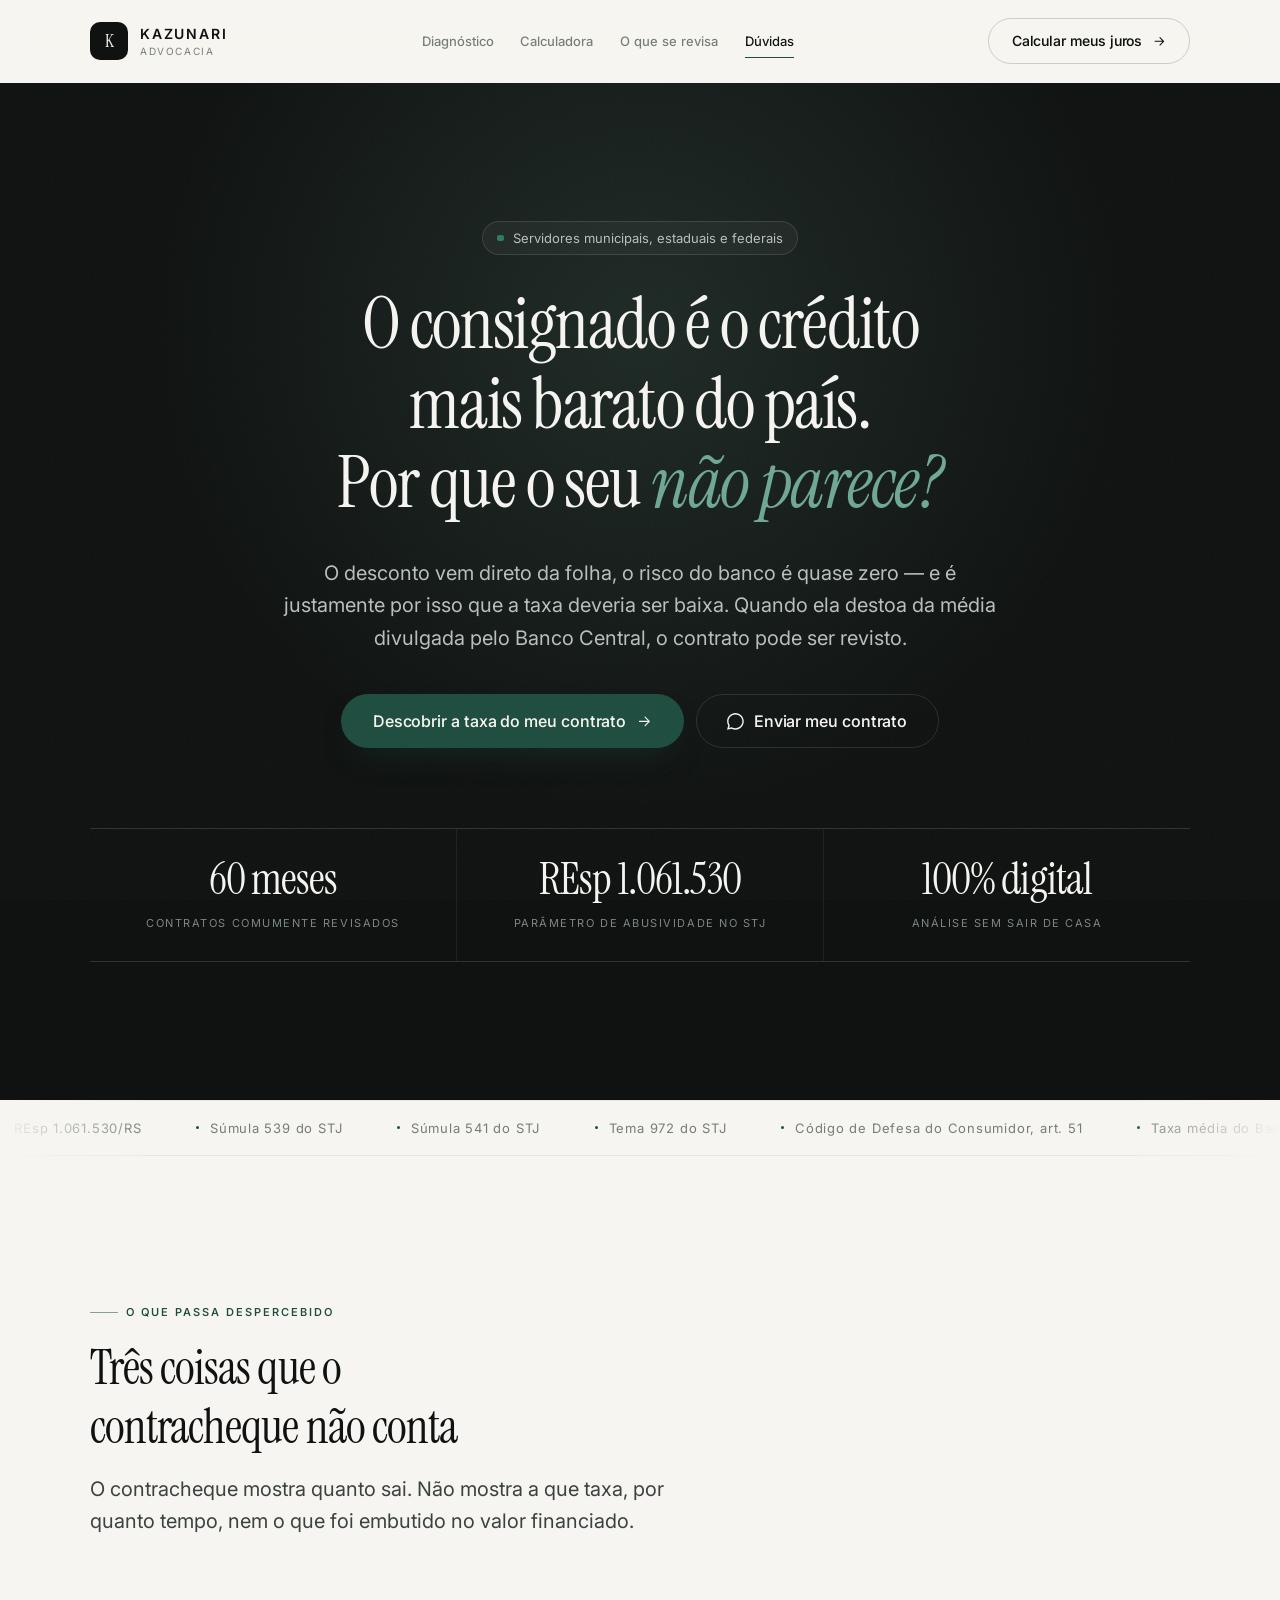
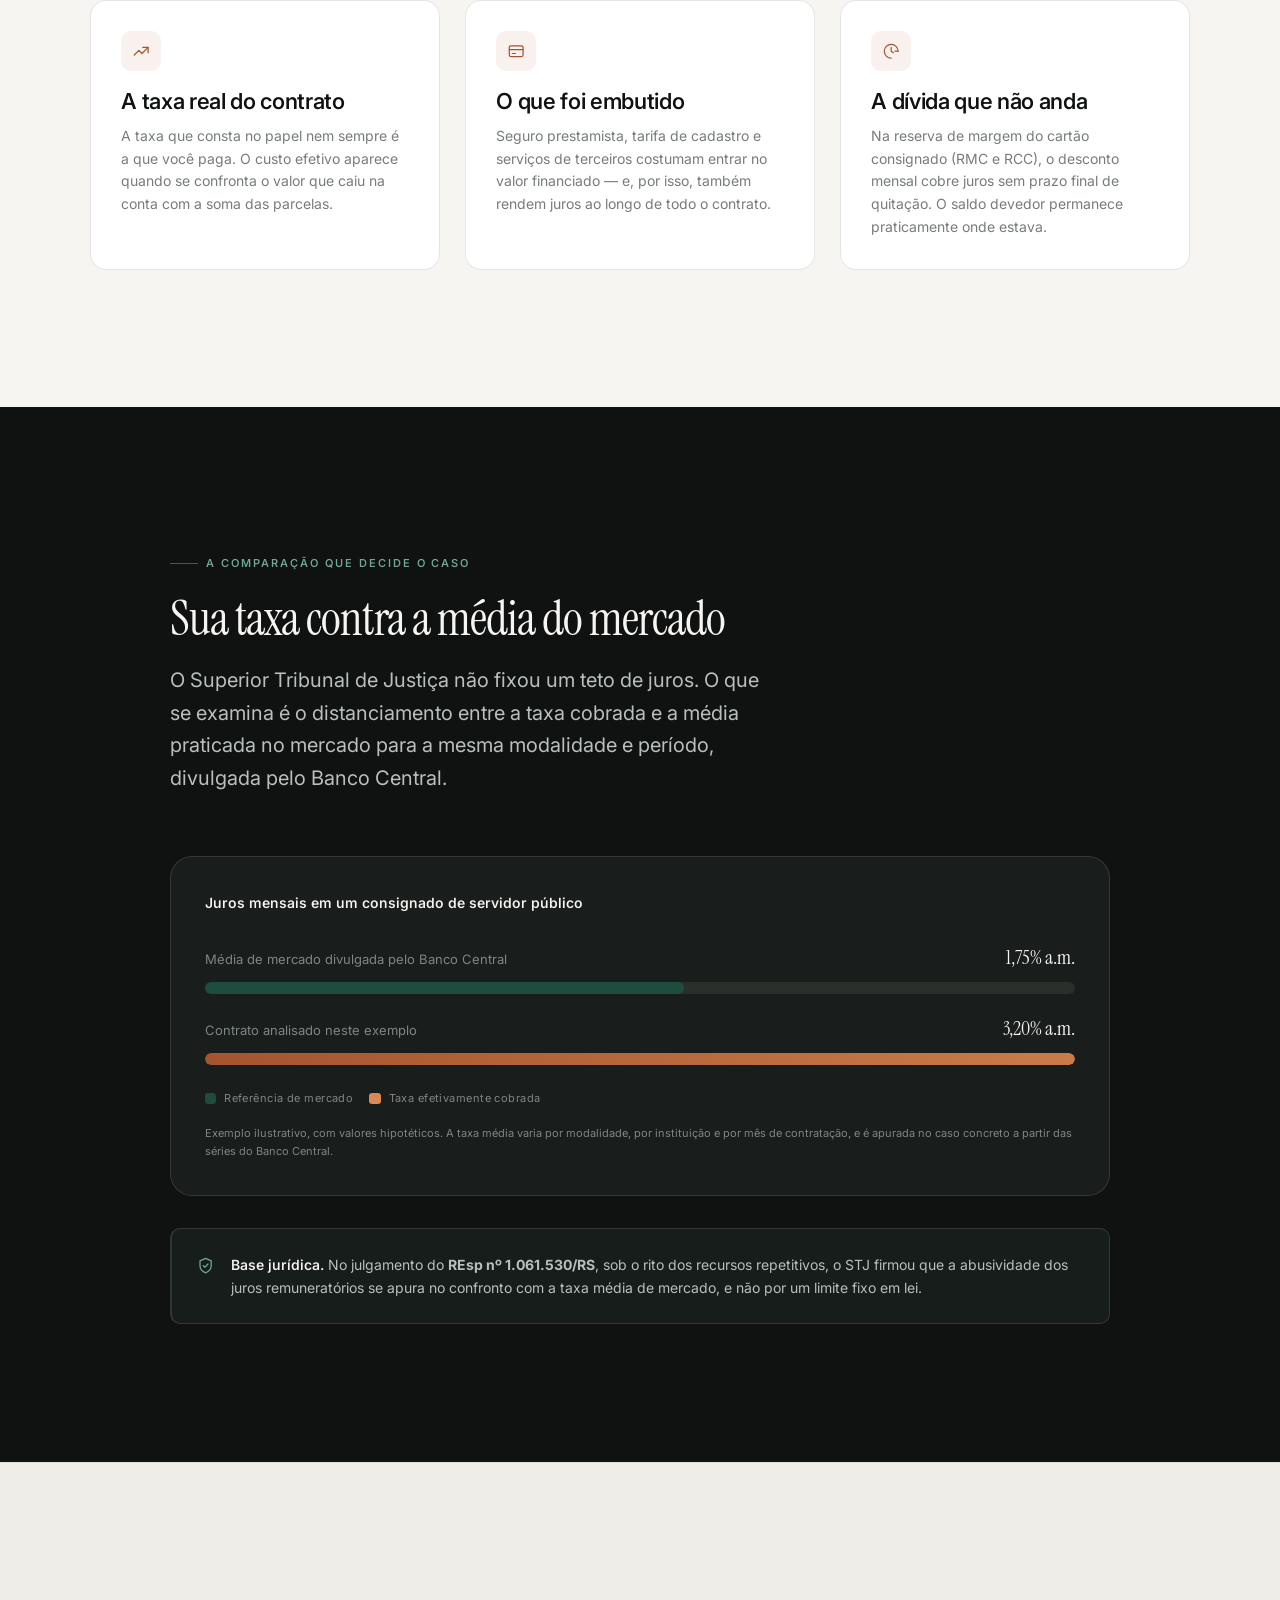
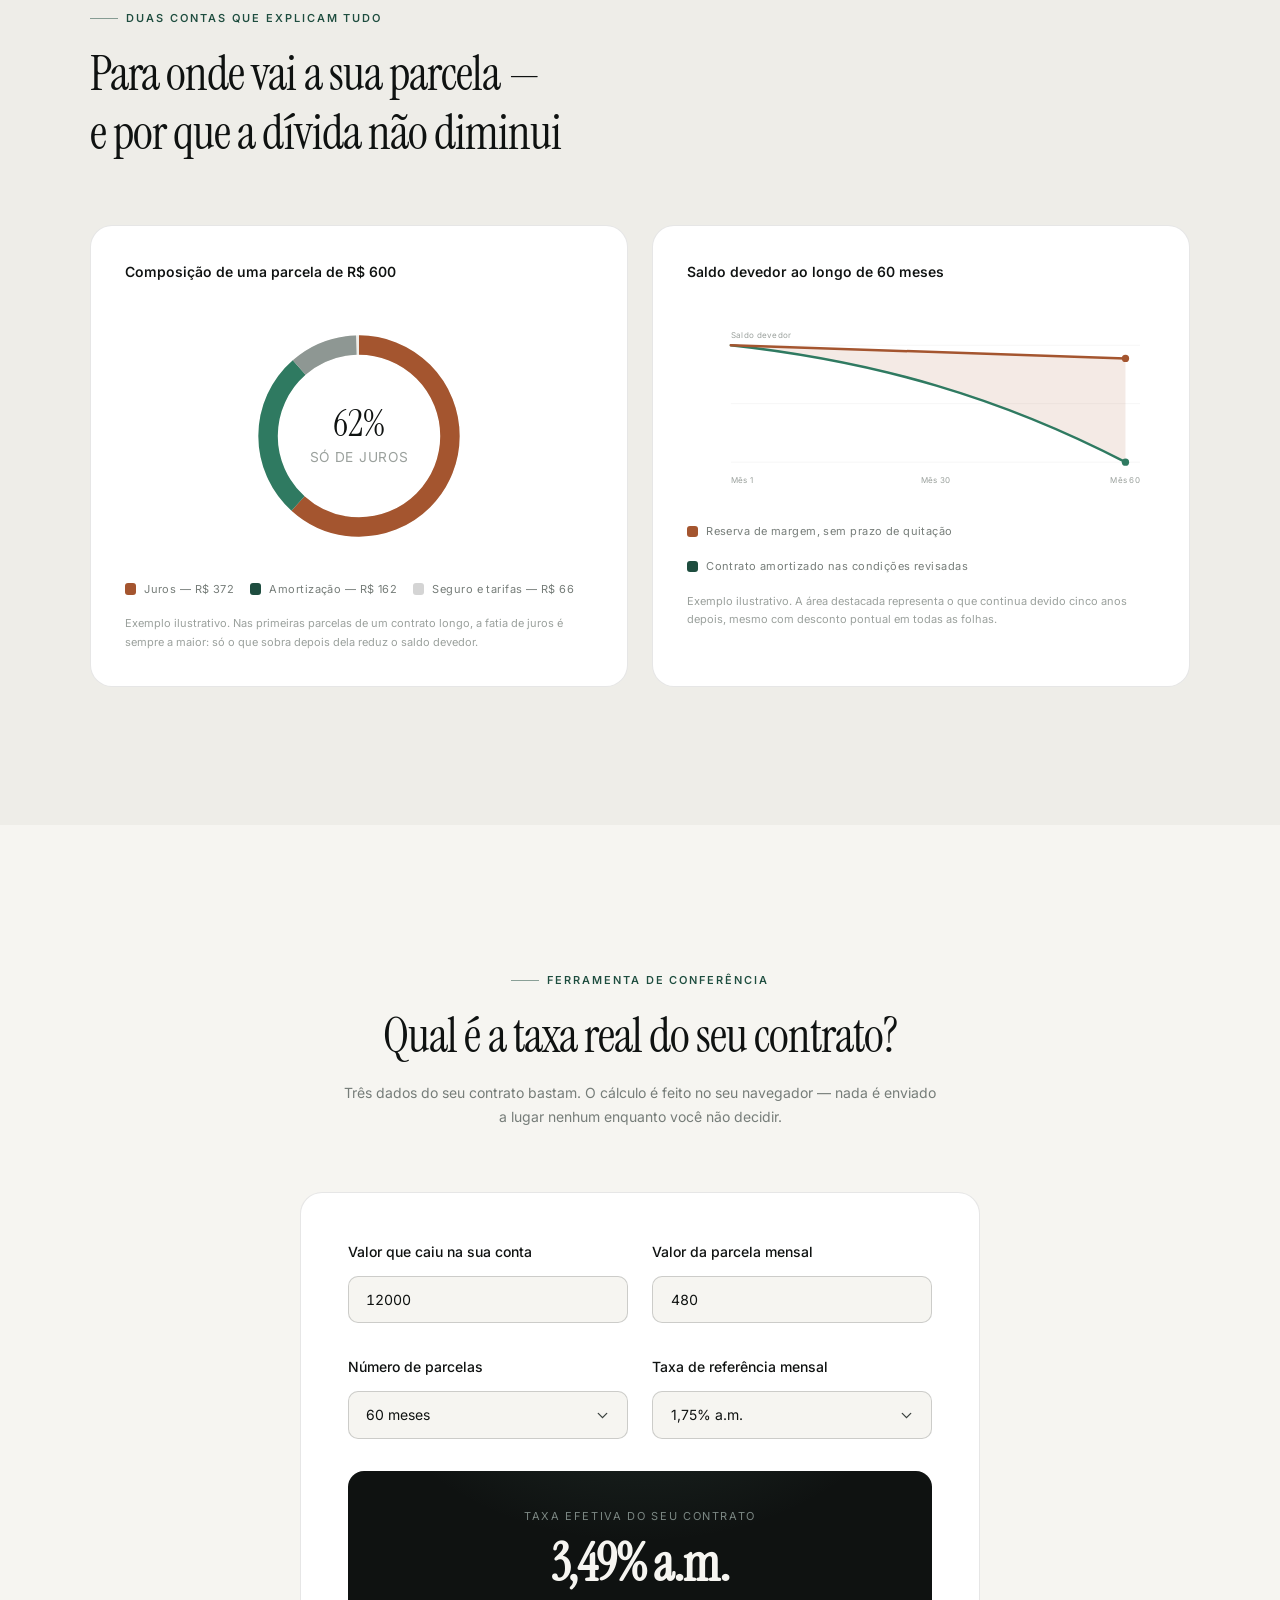
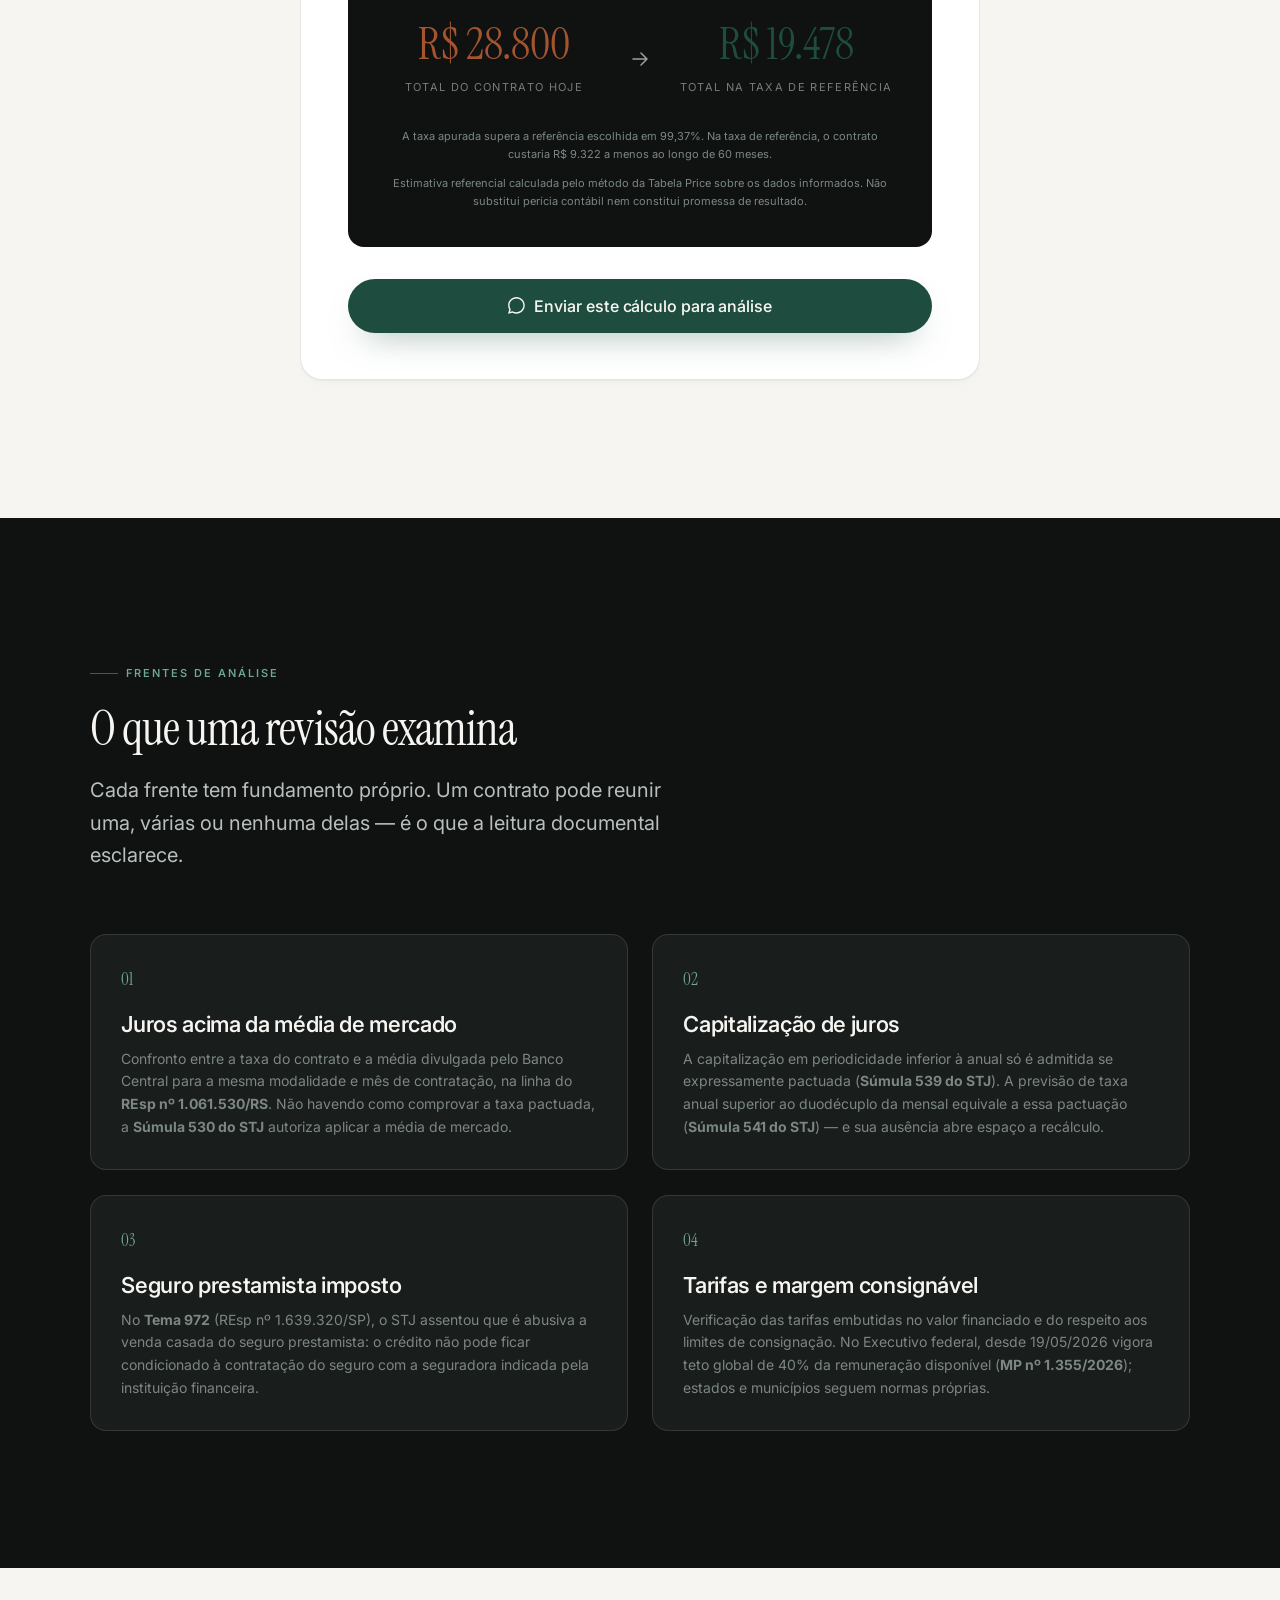
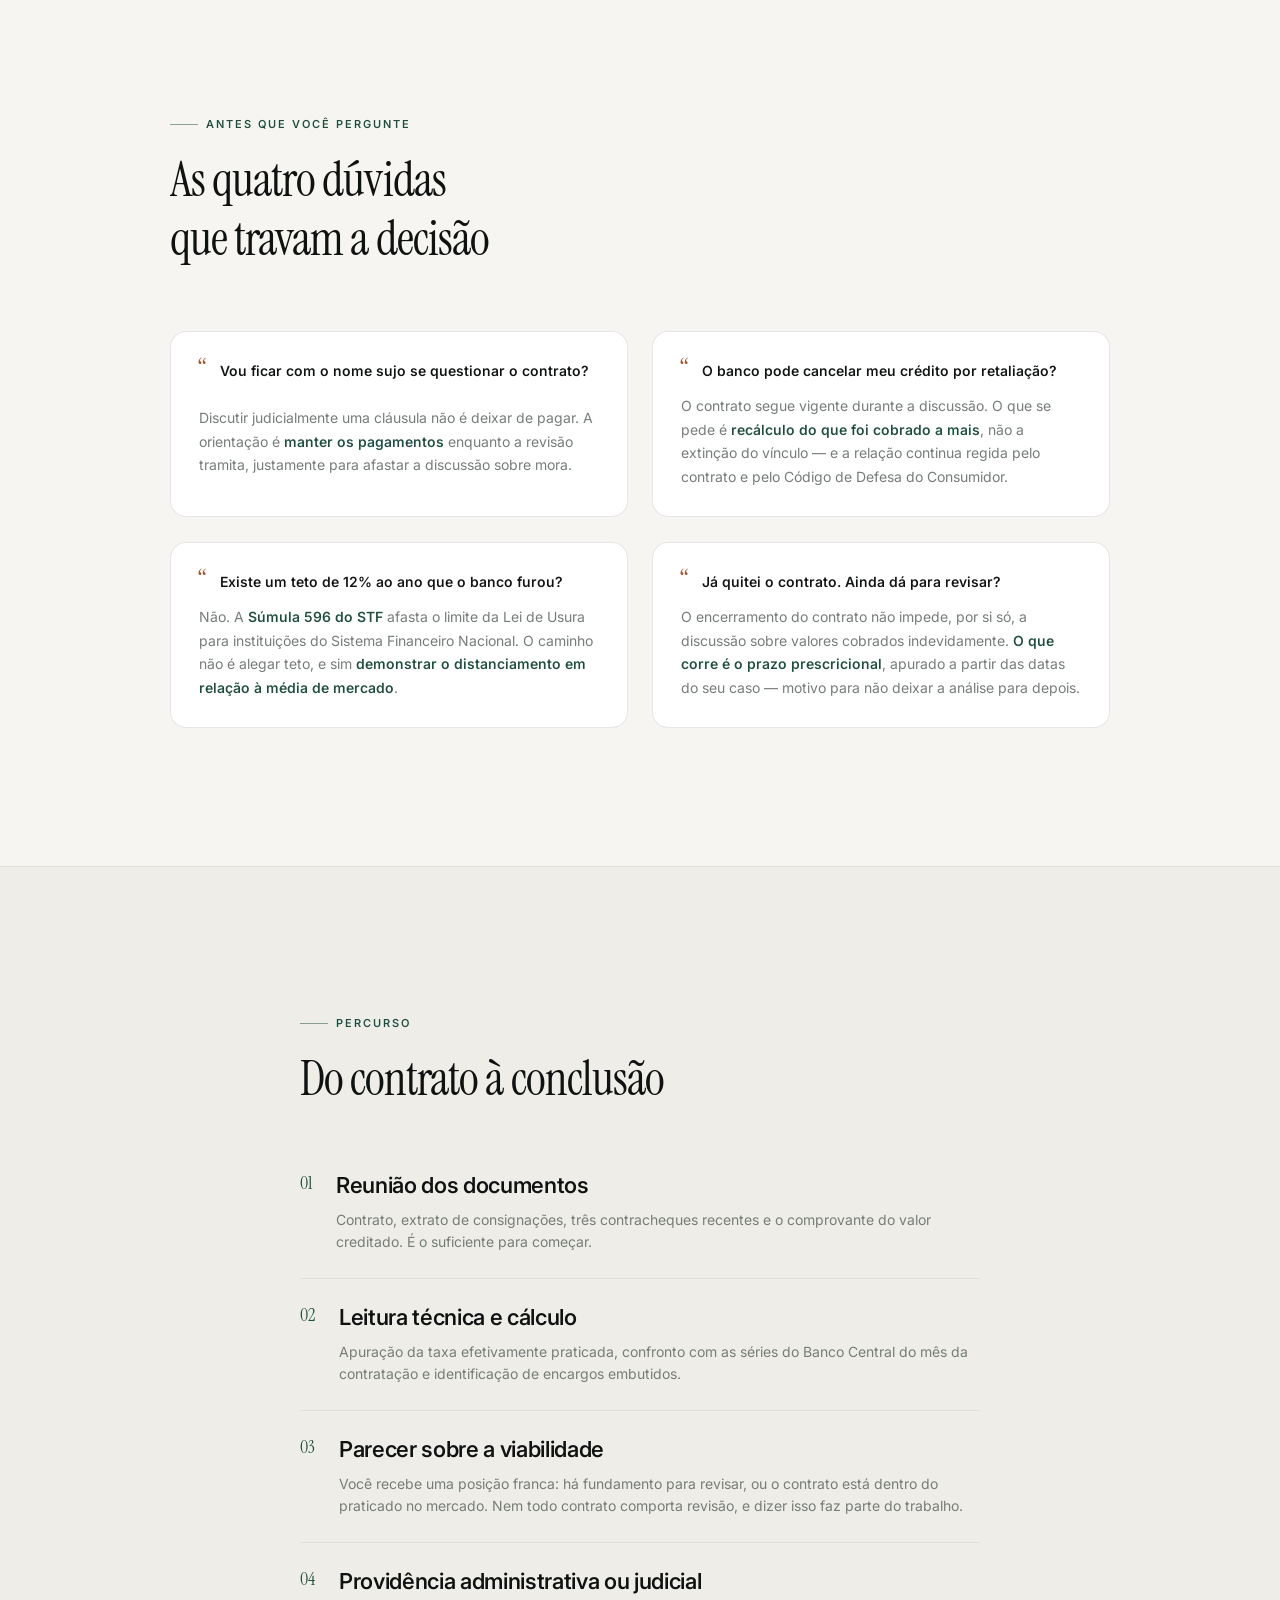
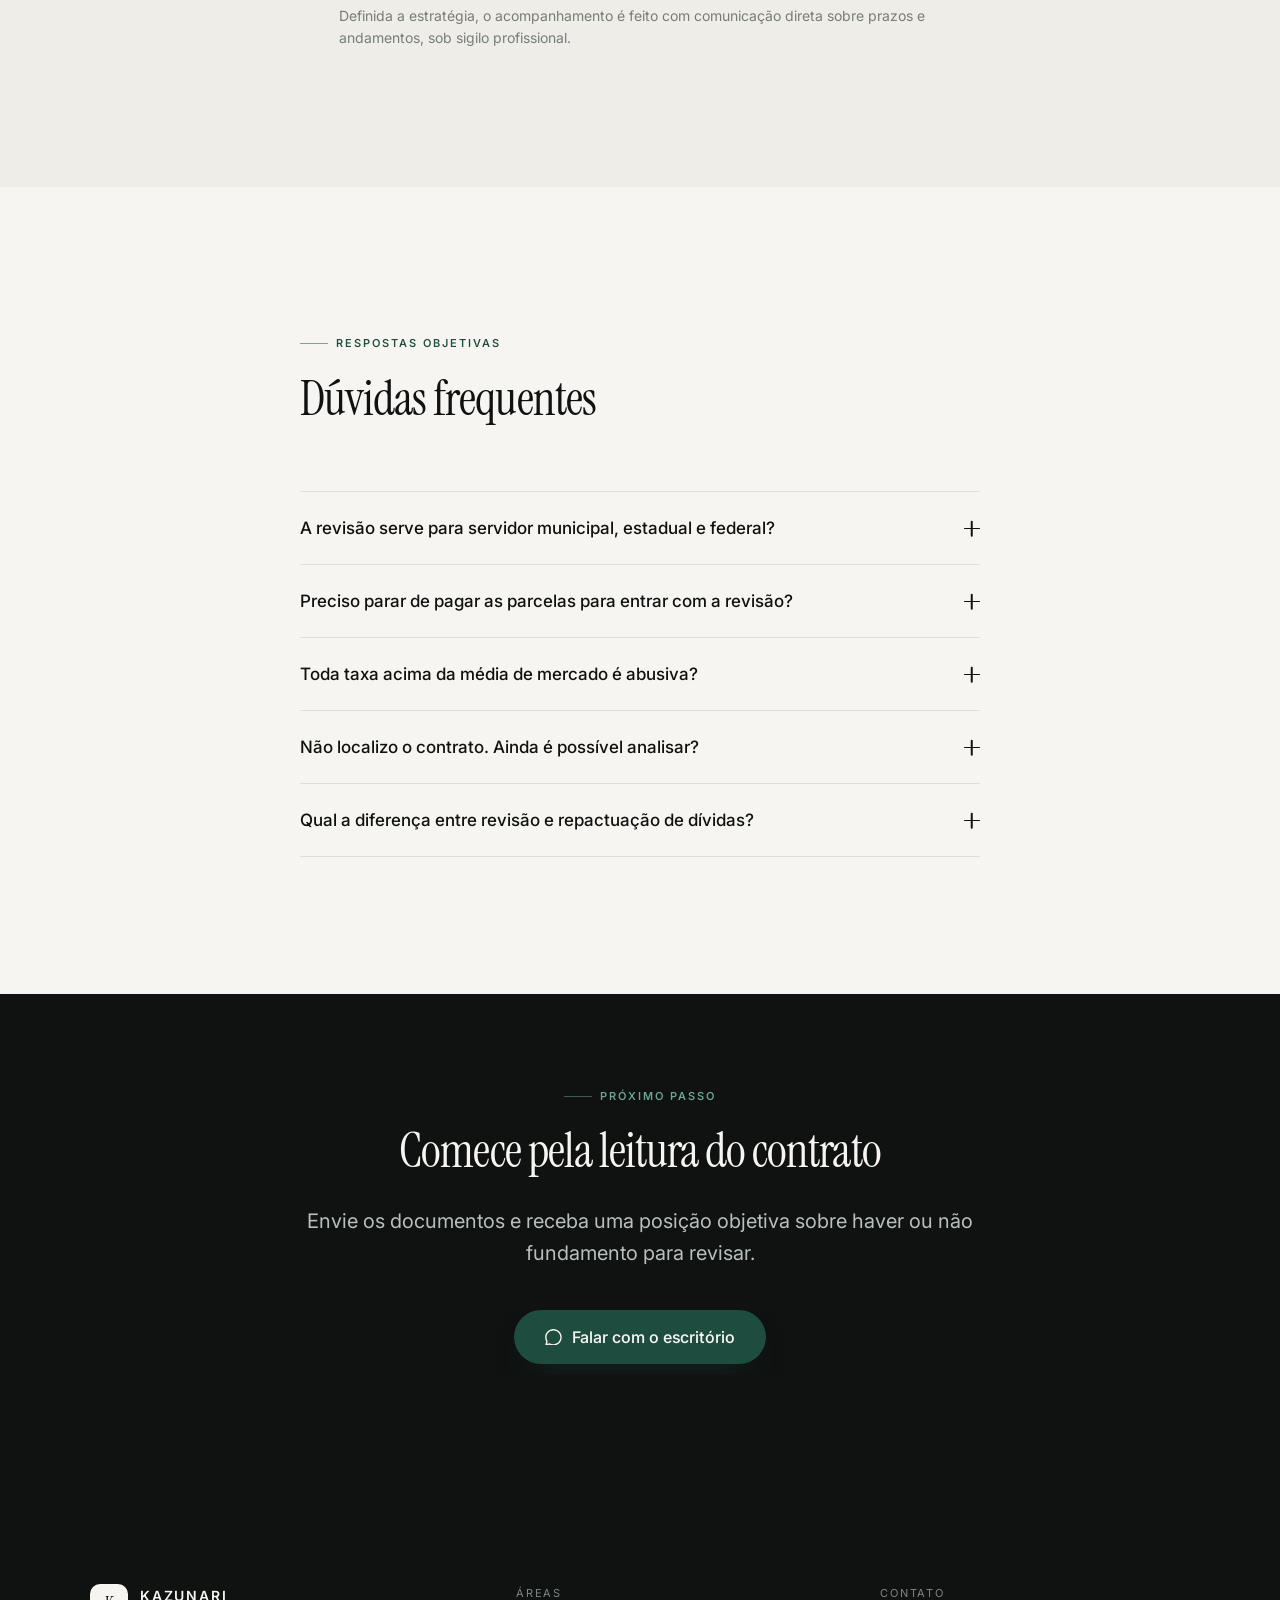
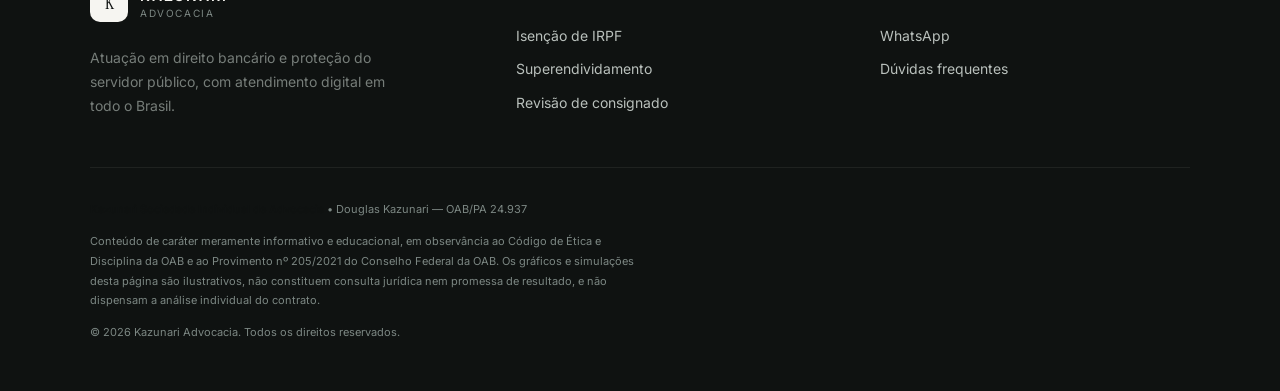
==== revisao-consignado.html @ 82da3858 "Adiciona página de revisão de empréstimo consignado Nova landing page voltada a servidores públicos " ====
<!DOCTYPE html>
<html lang="pt-BR">
<head>
    <meta charset="UTF-8">
    <meta name="viewport" content="width=device-width, initial-scale=1.0">
    <title>Revisão de Empréstimo Consignado | Servidores Públicos | Kazunari Advocacia</title>
    <meta name="description" content="Revisão de contratos de empréstimo consignado de servidores públicos municipais, estaduais e federais: juros acima da média de mercado, capitalização, seguro prestamista e tarifas embutidas.">
    <meta name="theme-color" content="#F6F5F1">
    <meta name="robots" content="index, follow">

    <meta property="og:type" content="website">
    <meta property="og:locale" content="pt_BR">
    <meta property="og:title" content="Revisão de Empréstimo Consignado | Servidores Públicos">
    <meta property="og:description" content="O consignado é a linha de crédito mais barata do mercado. Quando a taxa do contrato destoa da média divulgada pelo Banco Central, cabe revisão judicial.">

    <link rel="preconnect" href="https://fonts.googleapis.com">
    <link rel="preconnect" href="https://fonts.gstatic.com" crossorigin>
    <link href="https://fonts.googleapis.com/css2?family=Inter:wght@300;400;500;600&family=Instrument+Serif:ital@0;1&display=swap" rel="stylesheet">

    <link rel="stylesheet" href="assets/css/design-system.css">
    <link rel="icon" href="data:image/svg+xml,%3Csvg xmlns='http://www.w3.org/2000/svg' viewBox='0 0 32 32'%3E%3Crect width='32' height='32' rx='7' fill='%230F1211'/%3E%3Ctext x='16' y='23' font-family='Georgia,serif' font-size='19' fill='%23F6F5F1' text-anchor='middle'%3EK%3C/text%3E%3C/svg%3E">
</head>
<body>

<a class="skip-link" href="#conteudo">Ir para o conteúdo</a>

<div class="progress" aria-hidden="true"><div class="progress__bar" data-progress></div></div>

<!-- ============ CABEÇALHO ============ -->
<header class="header" data-header>
    <div class="container header__inner">
        <a class="brandmark" href="index.html" aria-label="Kazunari Advocacia — início">
            <span class="brandmark__glyph" aria-hidden="true">K</span>
            <span>
                <span class="brandmark__name">Kazunari</span>
                <span class="brandmark__sub">Advocacia</span>
            </span>
        </a>

        <nav class="navlinks" aria-label="Seções da página">
            <a class="navlink" href="#diagnostico" data-spy>Diagnóstico</a>
            <a class="navlink" href="#calculadora" data-spy>Calculadora</a>
            <a class="navlink" href="#frentes" data-spy>O que se revisa</a>
            <a class="navlink" href="#duvidas" data-spy>Dúvidas</a>
        </nav>

        <a class="btn btn--outline" href="#calculadora">
            <span>Calcular meus juros</span>
            <svg class="btn__arrow" viewBox="0 0 24 24" stroke="currentColor" stroke-width="1.7" stroke-linecap="round" stroke-linejoin="round" aria-hidden="true"><path d="M5 12h14m-6-6 6 6-6 6"/></svg>
        </a>
    </div>
</header>

<main id="conteudo">

    <!-- ============ HERÓI ============ -->
    <section class="section section--dark on-dark aura" id="topo">
        <div class="container container--mid" style="text-align:center">

            <p class="pill hero-in" style="--reveal-delay:80ms">
                <span class="dot" aria-hidden="true"></span>
                Servidores municipais, estaduais e federais
            </p>

            <h1 class="display display--xl" style="margin-top:var(--sp-6)">
                <span class="line-mask" style="--reveal-delay:160ms"><span>O consignado é o crédito</span></span>
                <span class="line-mask" style="--reveal-delay:260ms"><span>mais barato do país.</span></span>
                <span class="line-mask" style="--reveal-delay:360ms"><span>Por que o seu <em class="accent-word">não parece?</em></span></span>
            </h1>

            <p class="lead hero-in" style="--reveal-delay:520ms; margin:var(--sp-6) auto 0; text-align:center">
                O desconto vem direto da folha, o risco do banco é quase zero — e é justamente por isso que a taxa
                deveria ser baixa. Quando ela destoa da média divulgada pelo Banco Central, o contrato pode ser revisto.
            </p>

            <div class="cluster cluster--center cluster--stack-mobile hero-in" style="--reveal-delay:640ms; margin-top:var(--sp-7)">
                <a class="btn btn--primary btn--lg" href="#calculadora">
                    <span>Descobrir a taxa do meu contrato</span>
                    <svg class="btn__arrow" viewBox="0 0 24 24" stroke="currentColor" stroke-width="1.7" stroke-linecap="round" stroke-linejoin="round" aria-hidden="true"><path d="M5 12h14m-6-6 6 6-6 6"/></svg>
                </a>
                <a class="btn btn--outline btn--lg" href="https://wa.me/5591987697554?text=Ol%C3%A1%2C%20Dr.%20Douglas.%20Sou%20servidor%20p%C3%BAblico%20e%20gostaria%20de%20uma%20an%C3%A1lise%20do%20meu%20contrato%20de%20consignado." target="_blank" rel="noopener">
                    <svg class="btn__icon" viewBox="0 0 24 24" fill="currentColor" aria-hidden="true"><path d="M.057 24l1.687-6.163c-1.041-1.804-1.588-3.849-1.587-5.946.003-6.556 5.338-11.891 11.893-11.891 3.181.001 6.167 1.24 8.413 3.488 2.245 2.248 3.481 5.236 3.48 8.414-.003 6.557-5.338 11.892-11.893 11.892-1.99-.001-3.951-.5-5.688-1.448l-6.305 1.654zm6.597-3.807c1.676.995 3.276 1.591 5.392 1.592 5.448 0 9.886-4.434 9.889-9.885.002-5.462-4.415-9.89-9.881-9.892-5.452 0-9.887 4.434-9.889 9.884-.001 2.225.651 3.891 1.746 5.634l-.999 3.648 3.742-.981z"/></svg>
                    <span>Enviar meu contrato</span>
                </a>
            </div>
        </div>

        <div class="container" style="margin-top:var(--sp-10)">
            <div class="stats" data-stagger="110">
                <div class="stat" data-reveal="up">
                    <span class="stat__value"><span data-count-to="60">60</span> meses</span>
                    <span class="stat__label">Contratos comumente revisados</span>
                </div>
                <div class="stat" data-reveal="up">
                    <span class="stat__value">REsp 1.061.530</span>
                    <span class="stat__label">Parâmetro de abusividade no STJ</span>
                </div>
                <div class="stat" data-reveal="up">
                    <span class="stat__value"><span data-count-to="100">100</span>% digital</span>
                    <span class="stat__label">Análise sem sair de casa</span>
                </div>
            </div>
        </div>
    </section>

    <!-- ============ FAIXA DE FUNDAMENTOS ============ -->
    <div class="ticker" aria-hidden="true">
        <div class="ticker__track">
            <span class="ticker__item">REsp 1.061.530/RS</span>
            <span class="ticker__item">Súmula 539 do STJ</span>
            <span class="ticker__item">Súmula 541 do STJ</span>
            <span class="ticker__item">Tema 972 do STJ</span>
            <span class="ticker__item">Código de Defesa do Consumidor, art. 51</span>
            <span class="ticker__item">Taxa média do Banco Central</span>
            <span class="ticker__item">REsp 1.061.530/RS</span>
            <span class="ticker__item">Súmula 539 do STJ</span>
            <span class="ticker__item">Súmula 541 do STJ</span>
            <span class="ticker__item">Tema 972 do STJ</span>
            <span class="ticker__item">Código de Defesa do Consumidor, art. 51</span>
            <span class="ticker__item">Taxa média do Banco Central</span>
        </div>
    </div>

    <!-- ============ GANCHO 1 — IDENTIFICAÇÃO ============ -->
    <section class="section" id="diagnostico">
        <div class="container">
            <div class="section-head" data-reveal="up">
                <span class="eyebrow">O que passa despercebido</span>
                <h2 class="balance">Três coisas que o contracheque não conta</h2>
                <p class="lead">
                    O contracheque mostra quanto sai. Não mostra a que taxa, por quanto tempo, nem o que foi
                    embutido no valor financiado.
                </p>
            </div>

            <div class="grid grid--3 grid--gap-lg" data-stagger="120">
                <article class="card" data-reveal="up" data-spotlight>
                    <span class="icon-badge icon-badge--signal" aria-hidden="true">
                        <svg viewBox="0 0 24 24" stroke-linecap="round" stroke-linejoin="round"><path d="M3 17l6-6 4 4 8-8"/><path d="M14 7h7v7"/></svg>
                    </span>
                    <h3 class="card__title">A taxa real do contrato</h3>
                    <p class="card__text">
                        A taxa que consta no papel nem sempre é a que você paga. O custo efetivo aparece quando se
                        confronta o valor que caiu na conta com a soma das parcelas.
                    </p>
                </article>

                <article class="card" data-reveal="up" data-spotlight>
                    <span class="icon-badge icon-badge--signal" aria-hidden="true">
                        <svg viewBox="0 0 24 24" stroke-linecap="round" stroke-linejoin="round"><rect x="3" y="5" width="18" height="14" rx="2"/><path d="M3 10h18M7 15h4"/></svg>
                    </span>
                    <h3 class="card__title">O que foi embutido</h3>
                    <p class="card__text">
                        Seguro prestamista, tarifa de cadastro e serviços de terceiros costumam entrar no valor
                        financiado — e, por isso, também rendem juros ao longo de todo o contrato.
                    </p>
                </article>

                <article class="card" data-reveal="up" data-spotlight>
                    <span class="icon-badge icon-badge--signal" aria-hidden="true">
                        <svg viewBox="0 0 24 24" stroke-linecap="round" stroke-linejoin="round"><path d="M12 21a9 9 0 1 1 9-9"/><path d="M12 7v5l3 2"/><path d="M21 12h-4"/></svg>
                    </span>
                    <h3 class="card__title">A dívida que não anda</h3>
                    <p class="card__text">
                        Na reserva de margem do cartão consignado (RMC e RCC), o desconto mensal cobre juros sem
                        prazo final de quitação. O saldo devedor permanece praticamente onde estava.
                    </p>
                </article>
            </div>
        </div>
    </section>

    <!-- ============ GANCHO 2 — PROVA VISUAL: TAXAS ============ -->
    <section class="section section--dark on-dark">
        <div class="container container--mid">
            <div class="section-head" data-reveal="up">
                <span class="eyebrow">A comparação que decide o caso</span>
                <h2 class="balance">Sua taxa contra a média do mercado</h2>
                <p class="lead">
                    O Superior Tribunal de Justiça não fixou um teto de juros. O que se examina é o distanciamento
                    entre a taxa cobrada e a média praticada no mercado para a mesma modalidade e período,
                    divulgada pelo Banco Central.
                </p>
            </div>

            <div class="figure" data-reveal="scale" data-chart>
                <div class="figure__head">
                    <p class="figure__title">Juros mensais em um consignado de servidor público</p>
                </div>

                <div class="bars">
                    <div>
                        <div class="bar__label">
                            <span>Média de mercado divulgada pelo Banco Central</span>
                            <span class="bar__value">1,75% a.m.</span>
                        </div>
                        <div class="bar"><span class="bar__fill" style="--v:55; --d:120ms"></span></div>
                    </div>

                    <div>
                        <div class="bar__label">
                            <span>Contrato analisado neste exemplo</span>
                            <span class="bar__value">3,20% a.m.</span>
                        </div>
                        <div class="bar"><span class="bar__fill bar__fill--signal" style="--v:100; --d:320ms"></span></div>
                    </div>
                </div>

                <div class="legend">
                    <span class="legend__item"><span class="legend__swatch"></span> Referência de mercado</span>
                    <span class="legend__item"><span class="legend__swatch legend__swatch--signal"></span> Taxa efetivamente cobrada</span>
                </div>

                <p class="figure__note">
                    Exemplo ilustrativo, com valores hipotéticos. A taxa média varia por modalidade, por instituição
                    e por mês de contratação, e é apurada no caso concreto a partir das séries do Banco Central.
                </p>
            </div>

            <div class="note" style="margin-top:var(--sp-6); background:rgba(111,168,148,0.08); border-color:var(--line-on-dark); color:var(--on-dark)" data-reveal="up">
                <svg style="width:1.2rem;height:1.2rem;flex:none;margin-top:0.2rem;stroke:var(--accent-light);stroke-width:1.6" viewBox="0 0 24 24" stroke-linecap="round" stroke-linejoin="round" aria-hidden="true"><path d="M12 3l7 3v6c0 4.2-2.8 7.6-7 9-4.2-1.4-7-4.8-7-9V6z"/><path d="m9 12 2 2 4-4"/></svg>
                <p>
                    <span class="strong" style="color:var(--on-dark-strong)">Base jurídica.</span>
                    No julgamento do <strong>REsp nº 1.061.530/RS</strong>, sob o rito dos recursos repetitivos, o STJ
                    firmou que a abusividade dos juros remuneratórios se apura no confronto com a taxa média de mercado,
                    e não por um limite fixo em lei.
                </p>
            </div>
        </div>
    </section>

    <!-- ============ GANCHO 3 e 4 — COMPOSIÇÃO E SALDO ============ -->
    <section class="section section--sunken section--hairline">
        <div class="container">
            <div class="section-head" data-reveal="up">
                <span class="eyebrow">Duas contas que explicam tudo</span>
                <h2 class="balance">Para onde vai a sua parcela — e por que a dívida não diminui</h2>
            </div>

            <div class="grid grid--2 grid--gap-lg">

                <!-- Rosca: composição da parcela -->
                <div class="figure" data-reveal="up" data-chart>
                    <div class="figure__head">
                        <p class="figure__title">Composição de uma parcela de R$ 600</p>
                    </div>

                    <svg class="donut" viewBox="0 0 42 42" role="img" aria-label="Da parcela mensal, 62% corresponde a juros, 27% amortiza a dívida e 11% cobre seguro e tarifas.">
                        <circle class="donut__track" cx="21" cy="21" r="15.9155" fill="none" stroke-width="3.4"/>
                        <circle class="donut__seg" style="--v:62; --start:0;  --d:150ms" cx="21" cy="21" r="15.9155" fill="none" stroke-width="3.4" stroke="var(--signal)" pathLength="100" transform="rotate(-90 21 21)"/>
                        <circle class="donut__seg" style="--v:27; --start:62; --d:400ms" cx="21" cy="21" r="15.9155" fill="none" stroke-width="3.4" stroke="var(--accent-bright)" pathLength="100" transform="rotate(-90 21 21)"/>
                        <circle class="donut__seg" style="--v:11; --start:89; --d:650ms" cx="21" cy="21" r="15.9155" fill="none" stroke-width="3.4" stroke="#8E9793" pathLength="100" transform="rotate(-90 21 21)"/>
                        <text class="donut__center" x="21" y="21" text-anchor="middle" font-size="6.5">62%</text>
                        <text class="donut__caption" x="21" y="25.5" text-anchor="middle">só de juros</text>
                    </svg>

                    <div class="legend">
                        <span class="legend__item"><span class="legend__swatch legend__swatch--signal"></span> Juros — R$ 372</span>
                        <span class="legend__item"><span class="legend__swatch"></span> Amortização — R$ 162</span>
                        <span class="legend__item"><span class="legend__swatch legend__swatch--muted"></span> Seguro e tarifas — R$ 66</span>
                    </div>

                    <p class="figure__note">
                        Exemplo ilustrativo. Nas primeiras parcelas de um contrato longo, a fatia de juros é sempre a
                        maior: só o que sobra depois dela reduz o saldo devedor.
                    </p>
                </div>

                <!-- Curva: saldo devedor -->
                <div class="figure" data-reveal="up" data-chart>
                    <div class="figure__head">
                        <p class="figure__title">Saldo devedor ao longo de 60 meses</p>
                    </div>

                    <svg class="curve" viewBox="0 0 640 250" role="img" aria-label="Com a reserva de margem, o saldo devedor permanece praticamente estável ao longo de 60 meses; num contrato amortizado nas condições revisadas, o saldo chega a zero no fim do prazo.">
                        <line class="curve__grid" x1="60" y1="40"  x2="620" y2="40"/>
                        <line class="curve__grid" x1="60" y1="120" x2="620" y2="120"/>
                        <line class="curve__grid" x1="60" y1="200" x2="620" y2="200"/>

                        <path class="curve__area" d="M60,40 C200,44 400,50 600,58 L600,200 C430,112 260,62 60,40 Z" fill="var(--signal)" fill-opacity="0.12"/>

                        <path class="curve__line curve__line--accent" style="--d:200ms" pathLength="1" d="M60,40 C260,62 430,112 600,200"/>
                        <path class="curve__line curve__line--signal" style="--d:500ms" pathLength="1" d="M60,40 C200,44 400,50 600,58"/>

                        <circle class="curve__dot" cx="600" cy="58"  r="5" fill="var(--signal)"/>
                        <circle class="curve__dot" cx="600" cy="200" r="5" fill="var(--accent-bright)"/>

                        <text class="curve__tick" x="60"  y="228" text-anchor="start">Mês 1</text>
                        <text class="curve__tick" x="340" y="228" text-anchor="middle">Mês 30</text>
                        <text class="curve__tick" x="620" y="228" text-anchor="end">Mês 60</text>
                        <text class="curve__tick" x="60"  y="30">Saldo devedor</text>
                    </svg>

                    <div class="legend">
                        <span class="legend__item"><span class="legend__swatch legend__swatch--signal"></span> Reserva de margem, sem prazo de quitação</span>
                        <span class="legend__item"><span class="legend__swatch"></span> Contrato amortizado nas condições revisadas</span>
                    </div>

                    <p class="figure__note">
                        Exemplo ilustrativo. A área destacada representa o que continua devido cinco anos depois,
                        mesmo com desconto pontual em todas as folhas.
                    </p>
                </div>
            </div>
        </div>
    </section>

    <!-- ============ GANCHO 5 — CALCULADORA ============ -->
    <section class="section" id="calculadora">
        <div class="container container--narrow">
            <div class="section-head section-head--center" data-reveal="up">
                <span class="eyebrow eyebrow--center">Ferramenta de conferência</span>
                <h2 class="balance">Qual é a taxa real do seu contrato?</h2>
                <p class="muted text-sm">
                    Três dados do seu contrato bastam. O cálculo é feito no seu navegador — nada é enviado
                    a lugar nenhum enquanto você não decidir.
                </p>
            </div>

            <div class="panel" data-reveal="scale">
                <div class="stack stack-6">

                    <div class="grid grid--2" style="gap:var(--sp-5)">
                        <div class="field">
                            <label class="field__label" for="valorLiberado">Valor que caiu na sua conta</label>
                            <input class="input" type="number" id="valorLiberado" value="12000" min="100" step="100" inputmode="numeric">
                        </div>
                        <div class="field">
                            <label class="field__label" for="valorParcela">Valor da parcela mensal</label>
                            <input class="input" type="number" id="valorParcela" value="480" min="10" step="10" inputmode="numeric">
                        </div>
                    </div>

                    <div class="grid grid--2" style="gap:var(--sp-5)">
                        <div class="field">
                            <label class="field__label" for="numParcelas">Número de parcelas</label>
                            <select class="select" id="numParcelas">
                                <option value="96">96 meses</option>
                                <option value="84">84 meses</option>
                                <option value="72">72 meses</option>
                                <option value="60" selected>60 meses</option>
                                <option value="48">48 meses</option>
                                <option value="36">36 meses</option>
                                <option value="24">24 meses</option>
                            </select>
                        </div>
                        <div class="field">
                            <label class="field__label" for="taxaReferencia">Taxa de referência mensal</label>
                            <select class="select" id="taxaReferencia">
                                <option value="1.55">1,55% a.m.</option>
                                <option value="1.75" selected>1,75% a.m.</option>
                                <option value="1.95">1,95% a.m.</option>
                                <option value="2.20">2,20% a.m.</option>
                            </select>
                        </div>
                    </div>

                    <!-- Resultado -->
                    <div class="result">
                        <span class="result__label">Taxa efetiva do seu contrato</span>
                        <strong class="result__value" id="taxaEfetivaSaida" aria-live="polite">3,49% a.m.</strong>

                        <div class="versus" style="margin-top:var(--sp-6)">
                            <span class="versus__side">
                                <span class="versus__value versus__value--signal" id="totalPagoSaida">R$ 28.800</span>
                                <span class="versus__label">Total do contrato hoje</span>
                            </span>
                            <span class="versus__arrow" aria-hidden="true">
                                <svg viewBox="0 0 24 24" stroke-linecap="round" stroke-linejoin="round"><path d="M5 12h14m-6-6 6 6-6 6"/></svg>
                            </span>
                            <span class="versus__side">
                                <span class="versus__value versus__value--accent" id="totalRevisadoSaida">R$ 19.478</span>
                                <span class="versus__label">Total na taxa de referência</span>
                            </span>
                        </div>

                        <p class="result__note" style="margin-top:var(--sp-6)" id="leituraResultado">
                            A taxa apurada supera a referência escolhida. Vale conferir o contrato.
                        </p>
                        <p class="result__note" style="margin-top:var(--sp-3)">
                            Estimativa referencial calculada pelo método da Tabela Price sobre os dados informados.
                            Não substitui perícia contábil nem constitui promessa de resultado.
                        </p>
                    </div>

                    <button class="btn btn--primary btn--lg btn--block" id="btnCalculadora" type="button">
                        <svg class="btn__icon" viewBox="0 0 24 24" fill="currentColor" aria-hidden="true"><path d="M.057 24l1.687-6.163c-1.041-1.804-1.588-3.849-1.587-5.946.003-6.556 5.338-11.891 11.893-11.891 3.181.001 6.167 1.24 8.413 3.488 2.245 2.248 3.481 5.236 3.48 8.414-.003 6.557-5.338 11.892-11.893 11.892-1.99-.001-3.951-.5-5.688-1.448l-6.305 1.654zm6.597-3.807c1.676.995 3.276 1.591 5.392 1.592 5.448 0 9.886-4.434 9.889-9.885.002-5.462-4.415-9.89-9.881-9.892-5.452 0-9.887 4.434-9.889 9.884-.001 2.225.651 3.891 1.746 5.634l-.999 3.648 3.742-.981z"/></svg>
                        <span>Enviar este cálculo para análise</span>
                    </button>
                </div>
            </div>
        </div>
    </section>

    <!-- ============ O QUE SE REVISA ============ -->
    <section class="section section--dark on-dark" id="frentes">
        <div class="container">
            <div class="section-head" data-reveal="up">
                <span class="eyebrow">Frentes de análise</span>
                <h2 class="balance">O que uma revisão examina</h2>
                <p class="lead">
                    Cada frente tem fundamento próprio. Um contrato pode reunir uma, várias ou nenhuma delas —
                    é o que a leitura documental esclarece.
                </p>
            </div>

            <div class="grid grid--2 grid--gap-lg" data-stagger="110">
                <article class="card card--dark" data-reveal="up" data-spotlight>
                    <span class="card__index">01</span>
                    <h3 class="card__title">Juros acima da média de mercado</h3>
                    <p class="card__text">
                        Confronto entre a taxa do contrato e a média divulgada pelo Banco Central para a mesma
                        modalidade e mês de contratação, na linha do <strong>REsp nº 1.061.530/RS</strong>. Não havendo
                        como comprovar a taxa pactuada, a <strong>Súmula 530 do STJ</strong> autoriza aplicar a média
                        de mercado.
                    </p>
                </article>

                <article class="card card--dark" data-reveal="up" data-spotlight>
                    <span class="card__index">02</span>
                    <h3 class="card__title">Capitalização de juros</h3>
                    <p class="card__text">
                        A capitalização em periodicidade inferior à anual só é admitida se expressamente pactuada
                        (<strong>Súmula 539 do STJ</strong>). A previsão de taxa anual superior ao duodécuplo da mensal
                        equivale a essa pactuação (<strong>Súmula 541 do STJ</strong>) — e sua ausência abre espaço a recálculo.
                    </p>
                </article>

                <article class="card card--dark" data-reveal="up" data-spotlight>
                    <span class="card__index">03</span>
                    <h3 class="card__title">Seguro prestamista imposto</h3>
                    <p class="card__text">
                        No <strong>Tema 972</strong> (REsp nº 1.639.320/SP), o STJ assentou que é abusiva a venda casada
                        do seguro prestamista: o crédito não pode ficar condicionado à contratação do seguro com a
                        seguradora indicada pela instituição financeira.
                    </p>
                </article>

                <article class="card card--dark" data-reveal="up" data-spotlight>
                    <span class="card__index">04</span>
                    <h3 class="card__title">Tarifas e margem consignável</h3>
                    <p class="card__text">
                        Verificação das tarifas embutidas no valor financiado e do respeito aos limites de consignação.
                        No Executivo federal, desde 19/05/2026 vigora teto global de 40% da remuneração disponível
                        (<strong>MP nº 1.355/2026</strong>); estados e municípios seguem normas próprias.
                    </p>
                </article>
            </div>
        </div>
    </section>

    <!-- ============ GANCHO 6 — OBJEÇÕES ============ -->
    <section class="section">
        <div class="container container--mid">
            <div class="section-head" data-reveal="up">
                <span class="eyebrow">Antes que você pergunte</span>
                <h2 class="balance">As quatro dúvidas que travam a decisão</h2>
            </div>

            <div class="grid grid--2 grid--gap-lg" data-stagger="100">
                <div class="objection" data-reveal="up">
                    <p class="objection__q">Vou ficar com o nome sujo se questionar o contrato?</p>
                    <p class="objection__a">
                        Discutir judicialmente uma cláusula não é deixar de pagar. A orientação é <strong>manter os
                        pagamentos</strong> enquanto a revisão tramita, justamente para afastar a discussão sobre mora.
                    </p>
                </div>

                <div class="objection" data-reveal="up">
                    <p class="objection__q">O banco pode cancelar meu crédito por retaliação?</p>
                    <p class="objection__a">
                        O contrato segue vigente durante a discussão. O que se pede é <strong>recálculo do que foi
                        cobrado a mais</strong>, não a extinção do vínculo — e a relação continua regida pelo contrato
                        e pelo Código de Defesa do Consumidor.
                    </p>
                </div>

                <div class="objection" data-reveal="up">
                    <p class="objection__q">Existe um teto de 12% ao ano que o banco furou?</p>
                    <p class="objection__a">
                        Não. A <strong>Súmula 596 do STF</strong> afasta o limite da Lei de Usura para instituições do
                        Sistema Financeiro Nacional. O caminho não é alegar teto, e sim <strong>demonstrar o
                        distanciamento em relação à média de mercado</strong>.
                    </p>
                </div>

                <div class="objection" data-reveal="up">
                    <p class="objection__q">Já quitei o contrato. Ainda dá para revisar?</p>
                    <p class="objection__a">
                        O encerramento do contrato não impede, por si só, a discussão sobre valores cobrados
                        indevidamente. <strong>O que corre é o prazo prescricional</strong>, apurado a partir das datas
                        do seu caso — motivo para não deixar a análise para depois.
                    </p>
                </div>
            </div>
        </div>
    </section>

    <!-- ============ COMO FUNCIONA ============ -->
    <section class="section section--sunken section--hairline">
        <div class="container container--narrow">
            <div class="section-head" data-reveal="up">
                <span class="eyebrow">Percurso</span>
                <h2 class="balance">Do contrato à conclusão</h2>
            </div>

            <div class="steps" data-stagger="110">
                <div class="step" data-reveal="up">
                    <div>
                        <h3 class="card__title">Reunião dos documentos</h3>
                        <p class="card__text">
                            Contrato, extrato de consignações, três contracheques recentes e o comprovante do valor
                            creditado. É o suficiente para começar.
                        </p>
                    </div>
                </div>

                <div class="step" data-reveal="up">
                    <div>
                        <h3 class="card__title">Leitura técnica e cálculo</h3>
                        <p class="card__text">
                            Apuração da taxa efetivamente praticada, confronto com as séries do Banco Central do mês
                            da contratação e identificação de encargos embutidos.
                        </p>
                    </div>
                </div>

                <div class="step" data-reveal="up">
                    <div>
                        <h3 class="card__title">Parecer sobre a viabilidade</h3>
                        <p class="card__text">
                            Você recebe uma posição franca: há fundamento para revisar, ou o contrato está dentro do
                            praticado no mercado. Nem todo contrato comporta revisão, e dizer isso faz parte do trabalho.
                        </p>
                    </div>
                </div>

                <div class="step" data-reveal="up">
                    <div>
                        <h3 class="card__title">Providência administrativa ou judicial</h3>
                        <p class="card__text">
                            Definida a estratégia, o acompanhamento é feito com comunicação direta sobre prazos e
                            andamentos, sob sigilo profissional.
                        </p>
                    </div>
                </div>
            </div>
        </div>
    </section>

    <!-- ============ DÚVIDAS ============ -->
    <section class="section" id="duvidas">
        <div class="container container--narrow">
            <div class="section-head" data-reveal="up">
                <span class="eyebrow">Respostas objetivas</span>
                <h2 class="balance">Dúvidas frequentes</h2>
            </div>

            <div class="accordion" data-accordion data-stagger="70">
                <div class="accordion__item" data-reveal="up">
                    <button class="accordion__trigger" type="button">
                        <span>A revisão serve para servidor municipal, estadual e federal?</span>
                        <span class="accordion__sign" aria-hidden="true"></span>
                    </button>
                    <div class="accordion__panel"><div><p class="accordion__body">
                        Sim. A discussão sobre juros, capitalização, seguro e tarifas decorre do contrato bancário e do
                        Código de Defesa do Consumidor, aplicáveis independentemente do ente ao qual o servidor está
                        vinculado. O que muda de um regime para outro são as regras de margem consignável.
                    </p></div></div>
                </div>

                <div class="accordion__item" data-reveal="up">
                    <button class="accordion__trigger" type="button">
                        <span>Preciso parar de pagar as parcelas para entrar com a revisão?</span>
                        <span class="accordion__sign" aria-hidden="true"></span>
                    </button>
                    <div class="accordion__panel"><div><p class="accordion__body">
                        Não. A recomendação é manter os pagamentos. Interromper as parcelas por conta própria costuma
                        criar um problema novo — inscrição em cadastros de inadimplentes — sem trazer vantagem alguma
                        para a discussão sobre as cláusulas.
                    </p></div></div>
                </div>

                <div class="accordion__item" data-reveal="up">
                    <button class="accordion__trigger" type="button">
                        <span>Toda taxa acima da média de mercado é abusiva?</span>
                        <span class="accordion__sign" aria-hidden="true"></span>
                    </button>
                    <div class="accordion__panel"><div><p class="accordion__body">
                        Não. O STJ exige distanciamento significativo em relação à média apurada pelo Banco Central
                        para a mesma modalidade e período, avaliado caso a caso. Uma diferença pequena, isoladamente,
                        não sustenta o pedido — por isso o cálculo precede qualquer providência.
                    </p></div></div>
                </div>

                <div class="accordion__item" data-reveal="up">
                    <button class="accordion__trigger" type="button">
                        <span>Não localizo o contrato. Ainda é possível analisar?</span>
                        <span class="accordion__sign" aria-hidden="true"></span>
                    </button>
                    <div class="accordion__panel"><div><p class="accordion__body">
                        Sim. O contrato pode ser requerido à instituição financeira, e o extrato de consignações somado
                        aos contracheques já permite uma leitura preliminar. A Súmula 530 do STJ trata justamente da
                        hipótese em que a taxa pactuada não pode ser comprovada.
                    </p></div></div>
                </div>

                <div class="accordion__item" data-reveal="up">
                    <button class="accordion__trigger" type="button">
                        <span>Qual a diferença entre revisão e repactuação de dívidas?</span>
                        <span class="accordion__sign" aria-hidden="true"></span>
                    </button>
                    <div class="accordion__panel"><div><p class="accordion__body">
                        A revisão discute as cláusulas de um contrato específico — juros, capitalização, seguro,
                        tarifas. A repactuação, prevista na Lei nº 14.181/2021, reorganiza o conjunto das dívidas para
                        preservar o mínimo existencial. São caminhos distintos e, em alguns casos, complementares.
                        <a href="superendividamento.html" style="color:var(--accent); text-decoration:underline; text-underline-offset:3px">Ver a página sobre superendividamento</a>.
                    </p></div></div>
                </div>
            </div>
        </div>
    </section>

    <!-- ============ CHAMADA FINAL ============ -->
    <section class="section section--dark on-dark section--tight" id="contato">
        <div class="container container--narrow" style="text-align:center">
            <span class="eyebrow eyebrow--center" data-reveal="up">Próximo passo</span>
            <h2 class="balance" style="margin-top:var(--sp-4)" data-reveal="up">Comece pela leitura do contrato</h2>
            <p class="lead" style="margin:var(--sp-5) auto 0" data-reveal="up">
                Envie os documentos e receba uma posição objetiva sobre haver ou não fundamento para revisar.
            </p>
            <div class="cluster cluster--center" style="margin-top:var(--sp-7)" data-reveal="up">
                <a class="btn btn--primary btn--lg" href="https://wa.me/5591987697554?text=Ol%C3%A1%2C%20Dr.%20Douglas.%20Gostaria%20de%20enviar%20meu%20contrato%20de%20consignado%20para%20an%C3%A1lise%20de%20revis%C3%A3o." target="_blank" rel="noopener">
                    <svg class="btn__icon" viewBox="0 0 24 24" fill="currentColor" aria-hidden="true"><path d="M.057 24l1.687-6.163c-1.041-1.804-1.588-3.849-1.587-5.946.003-6.556 5.338-11.891 11.893-11.891 3.181.001 6.167 1.24 8.413 3.488 2.245 2.248 3.481 5.236 3.48 8.414-.003 6.557-5.338 11.892-11.893 11.892-1.99-.001-3.951-.5-5.688-1.448l-6.305 1.654zm6.597-3.807c1.676.995 3.276 1.591 5.392 1.592 5.448 0 9.886-4.434 9.889-9.885.002-5.462-4.415-9.89-9.881-9.892-5.452 0-9.887 4.434-9.889 9.884-.001 2.225.651 3.891 1.746 5.634l-.999 3.648 3.742-.981z"/></svg>
                    <span>Falar com o escritório</span>
                </a>
            </div>
        </div>
    </section>
</main>

<!-- ============ RODAPÉ ============ -->
<footer class="footer on-dark">
    <div class="container">
        <div class="footer__grid">
            <div>
                <a class="brandmark" href="index.html" aria-label="Kazunari Advocacia — início">
                    <span class="brandmark__glyph" aria-hidden="true">K</span>
                    <span>
                        <span class="brandmark__name">Kazunari</span>
                        <span class="brandmark__sub">Advocacia</span>
                    </span>
                </a>
                <p class="text-sm muted" style="margin-top:var(--sp-5); max-width:34ch">
                    Atuação em direito bancário e proteção do servidor público, com atendimento digital em todo o Brasil.
                </p>
            </div>

            <div>
                <p class="footer__title">Áreas</p>
                <nav class="stack" aria-label="Áreas de atuação">
                    <a class="footer__link" href="index.html">Isenção de IRPF</a>
                    <a class="footer__link" href="superendividamento.html">Superendividamento</a>
                    <a class="footer__link" href="revisao-consignado.html">Revisão de consignado</a>
                </nav>
            </div>

            <div>
                <p class="footer__title">Contato</p>
                <nav class="stack" aria-label="Canais de contato">
                    <a class="footer__link" href="https://wa.me/5591987697554" target="_blank" rel="noopener">WhatsApp</a>
                    <a class="footer__link" href="#duvidas">Dúvidas frequentes</a>
                </nav>
            </div>
        </div>

        <div class="footer__legal">
            <p><span class="strong">Kazunari Sociedade Individual de Advocacia</span> &bull; Douglas Kazunari — OAB/PA 24.937</p>
            <p style="margin-top:var(--sp-3); max-width:78ch">
                Conteúdo de caráter meramente informativo e educacional, em observância ao Código de Ética e Disciplina
                da OAB e ao Provimento nº 205/2021 do Conselho Federal da OAB. Os gráficos e simulações desta página são
                ilustrativos, não constituem consulta jurídica nem promessa de resultado, e não dispensam a análise
                individual do contrato.
            </p>
            <p style="margin-top:var(--sp-3)">&copy; <span data-year>2026</span> Kazunari Advocacia. Todos os direitos reservados.</p>
        </div>
    </div>
</footer>

<!-- ============ CONTATO FLUTUANTE ============ -->
<div class="dock" data-dock data-dock-after="diagnostico">
    <a class="dock__inner" href="https://wa.me/5591987697554?text=Ol%C3%A1%2C%20sou%20servidor%20p%C3%BAblico%20e%20gostaria%20de%20revisar%20meu%20empr%C3%A9stimo%20consignado." target="_blank" rel="noopener">
        <span class="dock__text">
            <strong>Análise do contrato</strong>
            <span>Fale com o escritório agora</span>
        </span>
        <span class="dock__cta">
            <svg viewBox="0 0 24 24" fill="currentColor" aria-hidden="true"><path d="M.057 24l1.687-6.163c-1.041-1.804-1.588-3.849-1.587-5.946.003-6.556 5.338-11.891 11.893-11.891 3.181.001 6.167 1.24 8.413 3.488 2.245 2.248 3.481 5.236 3.48 8.414-.003 6.557-5.338 11.892-11.893 11.892-1.99-.001-3.951-.5-5.688-1.448l-6.305 1.654zm6.597-3.807c1.676.995 3.276 1.591 5.392 1.592 5.448 0 9.886-4.434 9.889-9.885.002-5.462-4.415-9.89-9.881-9.892-5.452 0-9.887 4.434-9.889 9.884-.001 2.225.651 3.891 1.746 5.634l-.999 3.648 3.742-.981z"/></svg>
            <span>WhatsApp</span>
        </span>
    </a>
</div>

<script src="assets/js/motion.js" defer></script>

<!-- Calculadora de taxa efetiva (Tabela Price, taxa apurada por Newton-Raphson) -->
<script>
(function () {
  var liberado = document.getElementById('valorLiberado');
  var parcela  = document.getElementById('valorParcela');
  var prazo    = document.getElementById('numParcelas');
  var refer    = document.getElementById('taxaReferencia');
  var saidaTaxa = document.getElementById('taxaEfetivaSaida');
  var saidaHoje = document.getElementById('totalPagoSaida');
  var saidaRef  = document.getElementById('totalRevisadoSaida');
  var leitura   = document.getElementById('leituraResultado');
  var botao     = document.getElementById('btnCalculadora');
  if (!liberado || !parcela || !prazo || !refer || !botao) return;

  var TELEFONE = '5591987697554';
  var moeda = new Intl.NumberFormat('pt-BR', { style: 'currency', currency: 'BRL', maximumFractionDigits: 0 });
  var pct = new Intl.NumberFormat('pt-BR', { minimumFractionDigits: 2, maximumFractionDigits: 2 });

  // Taxa mensal que iguala o valor presente das parcelas ao valor liberado.
  function taxaEfetiva(pv, pmt, n) {
    if (!(pv > 0 && pmt > 0 && n > 0)) return null;
    if (pmt * n <= pv) return 0;

    var i = 0.02;
    for (var k = 0; k < 200; k++) {
      var pot = Math.pow(1 + i, -n);
      var f = pmt * (1 - pot) / i - pv;
      var d = pmt * (n * Math.pow(1 + i, -n - 1) * i - (1 - pot)) / (i * i);
      if (!isFinite(f) || !isFinite(d) || d === 0) break;

      var proximo = i - f / d;
      if (!isFinite(proximo) || proximo <= 0) proximo = i / 2;
      if (Math.abs(proximo - i) < 1e-12) { i = proximo; break; }
      i = proximo;
    }
    return i > 0 && isFinite(i) ? i : null;
  }

  // Parcela equivalente sob uma taxa dada (Tabela Price).
  function parcelaPrice(pv, i, n) {
    return pv * i / (1 - Math.pow(1 + i, -n));
  }

  function pulsar(el) {
    el.classList.add('is-updating');
    window.setTimeout(function () { el.classList.remove('is-updating'); }, 140);
  }

  function atualizar() {
    var pv = parseFloat(liberado.value);
    var pmt = parseFloat(parcela.value);
    var n = parseInt(prazo.value, 10);
    var iRef = parseFloat(refer.value) / 100;

    var i = taxaEfetiva(pv, pmt, n);
    var totalHoje = pmt * n;

    if (i === null) {
      saidaTaxa.textContent = '—';
      saidaHoje.textContent = '—';
      saidaRef.textContent = '—';
      leitura.textContent = 'Informe o valor liberado, a parcela e o prazo para ver a taxa efetiva.';
      botao.dataset.mensagem = 'Olá, Dr. Douglas! Gostaria de analisar meu contrato de consignado.';
      return;
    }

    if (i === 0) {
      saidaTaxa.textContent = 'sem juros';
      saidaHoje.textContent = moeda.format(totalHoje);
      saidaRef.textContent = moeda.format(totalHoje);
      leitura.textContent = 'A soma das parcelas não supera o valor liberado. Confira os dados informados.';
    } else {
      var totalRef = parcelaPrice(pv, iRef, n) * n;
      var diferenca = totalHoje - totalRef;

      pulsar(saidaTaxa);
      saidaTaxa.textContent = pct.format(i * 100) + '% a.m.';
      saidaHoje.textContent = moeda.format(totalHoje);
      saidaRef.textContent = moeda.format(totalRef);

      if (i > iRef * 1.05) {
        leitura.textContent = 'A taxa apurada supera a referência escolhida em ' +
          pct.format((i / iRef - 1) * 100) + '%. Na taxa de referência, o contrato custaria ' +
          moeda.format(diferenca) + ' a menos ao longo de ' + n + ' meses.';
      } else if (i < iRef * 0.95) {
        leitura.textContent = 'A taxa apurada está abaixo da referência escolhida. Nesse cenário, o contrato tende a não comportar revisão por juros.';
      } else {
        leitura.textContent = 'A taxa apurada está próxima da referência escolhida. A revisão por juros dependeria de outros encargos do contrato.';
      }
    }

    botao.dataset.mensagem =
      'Olá, Dr. Douglas! Usei a calculadora do site para conferir meu consignado:\n\n' +
      '• Valor liberado: ' + moeda.format(pv) + '\n' +
      '• Parcela mensal: ' + moeda.format(pmt) + '\n' +
      '• Prazo: ' + n + ' meses\n' +
      '• Taxa efetiva apurada: ' + (i === 0 ? 'sem juros' : pct.format(i * 100) + '% a.m.') + '\n' +
      '• Referência comparada: ' + pct.format(iRef * 100) + '% a.m.\n\n' +
      'Gostaria de enviar o contrato para análise.';
  }

  botao.addEventListener('click', function () {
    window.open('https://wa.me/' + TELEFONE + '?text=' + encodeURIComponent(botao.dataset.mensagem || ''), '_blank', 'noopener');
  });

  [liberado, parcela].forEach(function (campo) { campo.addEventListener('input', atualizar); });
  [prazo, refer].forEach(function (campo) { campo.addEventListener('change', atualizar); });
  atualizar();
})();
</script>

</body>
</html>
---- assets/css/design-system.css ----
/* ============================================================
   KAZUNARI ADVOCACIA — DESIGN SYSTEM v1.0
   Estética: minimalismo editorial moderno
   Estrutura: tokens → base → tipografia → layout → componentes
              → movimento → responsivo → acessibilidade
   ============================================================ */

/* ---------- 1. TOKENS ---------- */
:root {
  /* Cor — superfícies */
  --paper:        #F6F5F1;
  --paper-raised: #FFFFFF;
  --paper-sunken: #EEEDE8;
  --ink:          #0F1211;
  --ink-raised:   #191D1B;

  /* Cor — texto */
  --text-strong:  #0F1211;
  --text:         #3B423F;
  --text-muted:   #767D79;
  --text-faint:   #9BA19D;

  /* Cor — texto sobre superfície escura */
  --on-dark-strong: #F6F5F1;
  --on-dark:        #B9C0BC;
  --on-dark-muted:  #7C8783;

  /* Cor — acento institucional (verde pinho) */
  --accent:        #1E4D3F;
  --accent-hover:  #163B31;
  --accent-bright: #2F7A61;
  --accent-light:  #6FA894;
  --accent-wash:   rgba(30, 77, 63, 0.07);
  --accent-line:   rgba(30, 77, 63, 0.22);

  /* Cor — sinal de atenção (uso pontual) */
  --signal:        #A4552F;
  --signal-wash:   rgba(164, 85, 47, 0.08);

  /* Linhas e traços */
  --line:          rgba(15, 18, 17, 0.10);
  --line-soft:     rgba(15, 18, 17, 0.06);
  --line-strong:   rgba(15, 18, 17, 0.18);
  --line-on-dark:  rgba(246, 245, 241, 0.12);
  --line-on-dark-soft: rgba(246, 245, 241, 0.07);

  /* Tipografia */
  --font-display: "Instrument Serif", "Iowan Old Style", Georgia, "Times New Roman", serif;
  --font-sans: "Inter", -apple-system, BlinkMacSystemFont, "Segoe UI", Roboto, Helvetica, Arial, sans-serif;

  --fs-display:  clamp(2.5rem, 1.55rem + 4.2vw, 4.5rem);
  --fs-h1:       clamp(2.25rem, 1.5rem + 3.4vw, 4rem);
  --fs-h2:       clamp(1.75rem, 1.25rem + 2.2vw, 3rem);
  --fs-h3:       clamp(1.125rem, 1.02rem + 0.5vw, 1.375rem);
  --fs-lead:     clamp(1.0625rem, 1rem + 0.4vw, 1.25rem);
  --fs-body:     1rem;
  --fs-sm:       0.875rem;
  --fs-xs:       0.8125rem;
  --fs-eyebrow:  0.6875rem;

  --lh-tight: 1.04;
  --lh-snug:  1.24;
  --lh-body:  1.7;

  --ls-display: -0.02em;
  --ls-tight:   -0.015em;
  --ls-eyebrow: 0.18em;

  /* Espaçamento (base 4px) */
  --sp-1: 0.25rem;  --sp-2: 0.5rem;   --sp-3: 0.75rem;  --sp-4: 1rem;
  --sp-5: 1.5rem;   --sp-6: 2rem;     --sp-7: 2.5rem;   --sp-8: 3rem;
  --sp-9: 4rem;     --sp-10: 5rem;    --sp-11: 6.5rem;  --sp-12: 8rem;

  --section-y: clamp(4.5rem, 3rem + 7vw, 9rem);
  --gutter:    clamp(1.25rem, 0.6rem + 2.4vw, 2.5rem);
  --container:  1180px;
  --container-narrow: 760px;

  /* Raios */
  --r-xs: 6px;  --r-sm: 10px;  --r-md: 16px;
  --r-lg: 22px; --r-xl: 32px;  --r-full: 999px;

  /* Sombras — discretas, difusas */
  --shadow-1: 0 1px 2px rgba(15, 18, 17, 0.04), 0 4px 14px -8px rgba(15, 18, 17, 0.10);
  --shadow-2: 0 2px 6px rgba(15, 18, 17, 0.05), 0 18px 40px -22px rgba(15, 18, 17, 0.22);
  --shadow-3: 0 30px 70px -34px rgba(15, 18, 17, 0.40);
  --shadow-accent: 0 16px 34px -18px rgba(30, 77, 63, 0.55);

  /* Movimento */
  --ease-out:   cubic-bezier(0.16, 1, 0.30, 1);
  --ease-inout: cubic-bezier(0.65, 0, 0.35, 1);
  --ease-soft:  cubic-bezier(0.33, 1, 0.68, 1);
  --dur-1: 160ms;
  --dur-2: 320ms;
  --dur-3: 560ms;
  --dur-4: 900ms;

  --z-dock: 60;
  --z-header: 70;
  --z-progress: 80;
}

/* ---------- 2. BASE ---------- */
*, *::before, *::after { box-sizing: border-box; }

html {
  -webkit-text-size-adjust: 100%;
  scroll-behavior: smooth;
  scroll-padding-top: 6rem;
  overflow-x: hidden;
  overflow-x: clip;
}

body {
  margin: 0;
  background: var(--paper);
  color: var(--text);
  font-family: var(--font-sans);
  font-size: var(--fs-body);
  line-height: var(--lh-body);
  font-weight: 400;
  -webkit-font-smoothing: antialiased;
  -moz-osx-font-smoothing: grayscale;
  overflow-x: hidden;
  overflow-x: clip;
  text-rendering: optimizeLegibility;
}

/* Textura de papel — quase imperceptível, dá profundidade ao minimalismo */
body::before {
  content: "";
  position: fixed;
  inset: 0;
  z-index: 1;
  pointer-events: none;
  opacity: 0.035;
  background-image: url("data:image/svg+xml,%3Csvg xmlns='http://www.w3.org/2000/svg' width='140' height='140'%3E%3Cfilter id='n'%3E%3CfeTurbulence type='fractalNoise' baseFrequency='0.85' numOctaves='3'/%3E%3C/filter%3E%3Crect width='140' height='140' filter='url(%23n)'/%3E%3C/svg%3E");
}

img, svg { display: block; max-width: 100%; }
/* Padrão: ícones de traço. Ícones sólidos revertem explicitamente abaixo. */
svg { fill: none; }
.icon-solid, .btn__icon, .dock__cta svg { fill: currentColor; }

a { color: inherit; text-decoration: none; }

::selection { background: var(--accent); color: var(--on-dark-strong); }

:focus-visible {
  outline: 2px solid var(--accent-bright);
  outline-offset: 3px;
  border-radius: var(--r-xs);
}

/* ---------- 3. TIPOGRAFIA ---------- */
h1, h2, h3, h4 {
  margin: 0;
  color: var(--text-strong);
  font-weight: 400;
  letter-spacing: var(--ls-tight);
}

.display, h1 {
  font-family: var(--font-display);
  font-size: var(--fs-h1);
  line-height: var(--lh-tight);
  letter-spacing: var(--ls-display);
}

.display--xl { font-size: var(--fs-display); }

h2, .h2 {
  font-family: var(--font-display);
  font-size: var(--fs-h2);
  line-height: var(--lh-snug);
  letter-spacing: var(--ls-display);
}

h3, .h3 {
  font-family: var(--font-sans);
  font-size: var(--fs-h3);
  font-weight: 560;
  line-height: 1.35;
}

p { margin: 0; }

.lead {
  font-size: var(--fs-lead);
  line-height: 1.62;
  color: var(--text);
  max-width: 56ch;
}

.text-sm  { font-size: var(--fs-sm); }
.text-xs  { font-size: var(--fs-xs); }
.muted    { color: var(--text-muted); }
.faint    { color: var(--text-faint); }
.strong   { color: var(--text-strong); font-weight: 560; }
.italic   { font-style: italic; }
.balance  { text-wrap: balance; }
.pretty   { text-wrap: pretty; }

/* Palavra em destaque dentro de um título serifado */
.accent-word {
  font-style: italic;
  color: var(--accent);
}

.on-dark .accent-word { color: var(--accent-light); }

/* Sobrelinha / eyebrow */
.eyebrow {
  display: inline-flex;
  align-items: center;
  gap: var(--sp-2);
  font-size: var(--fs-eyebrow);
  font-weight: 560;
  letter-spacing: var(--ls-eyebrow);
  text-transform: uppercase;
  color: var(--accent);
  font-feature-settings: "tnum";
}

.eyebrow::before {
  content: "";
  width: 1.75rem;
  height: 1px;
  background: currentColor;
  opacity: 0.5;
}

.eyebrow--center { justify-content: center; }
.on-dark .eyebrow { color: var(--accent-light); }

/* ---------- 4. LAYOUT ---------- */
.container {
  width: 100%;
  max-width: var(--container);
  margin-inline: auto;
  padding-inline: var(--gutter);
  position: relative;
  z-index: 2;
}

.container--narrow { max-width: var(--container-narrow); }
.container--mid    { max-width: 1020px; }

.section { padding-block: var(--section-y); position: relative; }
.section--tight { padding-block: clamp(3rem, 2rem + 4vw, 5.5rem); }
.section--sunken { background: var(--paper-sunken); }
.section--hairline { border-top: 1px solid var(--line-soft); }

.section--dark {
  background: var(--ink);
  color: var(--on-dark);
}
.section--dark h1, .section--dark h2, .section--dark h3,
.section--dark .strong { color: var(--on-dark-strong); }
.section--dark .muted { color: var(--on-dark-muted); }
.section--dark .lead  { color: var(--on-dark); }

.section-head { max-width: 60ch; margin-bottom: clamp(2.5rem, 1.5rem + 3vw, 4.5rem); }
.section-head--center { margin-inline: auto; text-align: center; }
.section-head h2 { margin-top: var(--sp-4); }
.section-head p  { margin-top: var(--sp-4); }

.stack   { display: flex; flex-direction: column; }
.stack-2 { gap: var(--sp-2); } .stack-3 { gap: var(--sp-3); }
.stack-4 { gap: var(--sp-4); } .stack-5 { gap: var(--sp-5); }
.stack-6 { gap: var(--sp-6); } .stack-8 { gap: var(--sp-8); }

.cluster {
  display: flex;
  flex-wrap: wrap;
  align-items: center;
  gap: var(--sp-3);
}
.cluster--center { justify-content: center; }

.grid { display: grid; gap: var(--sp-4); }
.grid--2 { grid-template-columns: repeat(2, minmax(0, 1fr)); }
.grid--3 { grid-template-columns: repeat(3, minmax(0, 1fr)); }
.grid--gap-lg { gap: clamp(1rem, 0.6rem + 1.2vw, 1.75rem); }

.rule { height: 1px; background: var(--line); border: 0; margin: 0; }
.on-dark .rule, .section--dark .rule { background: var(--line-on-dark); }

/* ---------- 5. COMPONENTES ---------- */

/* 5.1 Barra de progresso de leitura */
.progress {
  position: fixed;
  inset-inline: 0;
  top: 0;
  height: 2px;
  z-index: var(--z-progress);
  background: transparent;
  pointer-events: none;
}
.progress__bar {
  height: 100%;
  width: 0;
  background: linear-gradient(90deg, var(--accent), var(--accent-bright));
  transform-origin: left center;
  transition: width 90ms linear;
}

/* 5.2 Marca */
.brandmark {
  display: inline-flex;
  align-items: center;
  gap: var(--sp-3);
}

.brandmark__glyph {
  position: relative;
  width: 2.375rem;
  height: 2.375rem;
  display: grid;
  place-items: center;
  border-radius: var(--r-sm);
  background: var(--ink);
  color: var(--on-dark-strong);
  font-family: var(--font-display);
  font-size: 1.15rem;
  line-height: 1;
  overflow: hidden;
  transition: transform var(--dur-2) var(--ease-out);
}
.brandmark__glyph::after {
  content: "";
  position: absolute;
  inset: 0;
  background: linear-gradient(135deg, transparent 40%, rgba(111, 168, 148, 0.55));
  opacity: 0;
  transition: opacity var(--dur-2) var(--ease-out);
}
.brandmark:hover .brandmark__glyph { transform: rotate(-4deg) scale(1.04); }
.brandmark:hover .brandmark__glyph::after { opacity: 1; }

.brandmark__name {
  display: block;
  font-size: 0.875rem;
  font-weight: 600;
  letter-spacing: 0.13em;
  text-transform: uppercase;
  color: var(--text-strong);
  line-height: 1;
}
.brandmark__sub {
  display: block;
  margin-top: 0.3rem;
  font-size: 0.625rem;
  letter-spacing: 0.16em;
  text-transform: uppercase;
  color: var(--text-muted);
  line-height: 1;
}
.on-dark .brandmark__name { color: var(--on-dark-strong); }
.on-dark .brandmark__sub  { color: var(--on-dark-muted); }
.on-dark .brandmark__glyph { background: var(--on-dark-strong); color: var(--ink); }

/* 5.3 Cabeçalho */
.header {
  position: sticky;
  top: 0;
  z-index: var(--z-header);
  background: color-mix(in srgb, var(--paper) 78%, transparent);
  backdrop-filter: blur(14px) saturate(1.4);
  -webkit-backdrop-filter: blur(14px) saturate(1.4);
  border-bottom: 1px solid transparent;
  transition: border-color var(--dur-2) var(--ease-out),
              background-color var(--dur-2) var(--ease-out);
}
.header.is-scrolled {
  border-bottom-color: var(--line);
  background: color-mix(in srgb, var(--paper) 92%, transparent);
}
.header__inner {
  display: flex;
  align-items: center;
  justify-content: space-between;
  gap: var(--sp-5);
  padding-block: clamp(0.85rem, 0.6rem + 0.7vw, 1.15rem);
  transition: padding var(--dur-2) var(--ease-out);
}
.header.is-scrolled .header__inner { padding-block: 0.7rem; }

.navlinks {
  display: flex;
  align-items: center;
  gap: clamp(1rem, 0.4rem + 1.6vw, 2.25rem);
}
.navlink {
  position: relative;
  font-size: var(--fs-xs);
  font-weight: 480;
  color: var(--text-muted);
  padding-block: 0.35rem;
  transition: color var(--dur-1) var(--ease-out);
}
.navlink::after {
  content: "";
  position: absolute;
  left: 0; bottom: 0;
  width: 100%;
  height: 1px;
  background: var(--accent);
  transform: scaleX(0);
  transform-origin: right center;
  transition: transform var(--dur-2) var(--ease-out);
}
.navlink:hover { color: var(--text-strong); }
.navlink:hover::after { transform: scaleX(1); transform-origin: left center; }
.navlink.is-active { color: var(--text-strong); }
.navlink.is-active::after { transform: scaleX(1); }

/* 5.4 Botões */
.btn {
  --btn-bg: var(--ink);
  --btn-fg: var(--on-dark-strong);
  --btn-line: transparent;
  position: relative;
  display: inline-flex;
  align-items: center;
  justify-content: center;
  gap: 0.6rem;
  padding: 0.9rem 1.4rem;
  border: 1px solid var(--btn-line);
  border-radius: var(--r-full);
  background: var(--btn-bg);
  color: var(--btn-fg);
  font-family: var(--font-sans);
  font-size: var(--fs-sm);
  font-weight: 530;
  letter-spacing: -0.005em;
  line-height: 1;
  cursor: pointer;
  overflow: hidden;
  isolation: isolate;
  transition: transform var(--dur-2) var(--ease-out),
              box-shadow var(--dur-2) var(--ease-out),
              border-color var(--dur-2) var(--ease-out),
              color var(--dur-2) var(--ease-out);
}
.btn::before {
  content: "";
  position: absolute;
  inset: 0;
  z-index: -1;
  background: var(--accent-bright);
  transform: translateY(101%);
  transition: transform var(--dur-3) var(--ease-out);
}
.btn:hover { transform: translateY(-2px); box-shadow: var(--shadow-2); }
.btn:hover::before { transform: translateY(0); }
.btn:active { transform: translateY(0) scale(0.99); }

.btn--primary { --btn-bg: var(--accent); box-shadow: var(--shadow-accent); }
.btn--primary::before { background: var(--accent-bright); }

.btn--outline {
  --btn-bg: transparent;
  --btn-fg: var(--text-strong);
  --btn-line: var(--line-strong);
}
.btn--outline::before { background: var(--ink); }
.btn--outline:hover { --btn-fg: var(--on-dark-strong); border-color: transparent; }

.on-dark .btn--outline, .section--dark .btn--outline {
  --btn-fg: var(--on-dark-strong);
  --btn-line: var(--line-on-dark);
}
.on-dark .btn--outline::before, .section--dark .btn--outline::before { background: var(--on-dark-strong); }
.on-dark .btn--outline:hover, .section--dark .btn--outline:hover { --btn-fg: var(--ink); }

.btn--light { --btn-bg: var(--paper-raised); --btn-fg: var(--ink); }
.btn--light::before { background: var(--accent-light); }

.btn--lg { padding: 1.1rem 1.9rem; font-size: var(--fs-body); }
.btn--block { width: 100%; }

.btn__icon { width: 1.05em; height: 1.05em; flex: none; }
.btn__arrow {
  width: 1.05em; height: 1.05em; flex: none;
  transition: transform var(--dur-2) var(--ease-out);
}
.btn:hover .btn__arrow { transform: translateX(4px); }

/* 5.5 Pílula / selo */
.pill {
  display: inline-flex;
  align-items: center;
  gap: 0.55rem;
  padding: 0.45rem 0.9rem;
  border: 1px solid var(--line);
  border-radius: var(--r-full);
  background: color-mix(in srgb, var(--paper-raised) 70%, transparent);
  font-size: var(--fs-xs);
  color: var(--text);
  line-height: 1.4;
}
.on-dark .pill, .section--dark .pill {
  border-color: var(--line-on-dark);
  background: rgba(246, 245, 241, 0.04);
  color: var(--on-dark);
}

.dot {
  position: relative;
  width: 0.4rem; height: 0.4rem;
  border-radius: var(--r-full);
  background: var(--accent-bright);
  flex: none;
}
.dot::after {
  content: "";
  position: absolute;
  inset: 0;
  border-radius: inherit;
  background: inherit;
  animation: ping 2.6s var(--ease-out) infinite;
}

/* 5.6 Cartões */
.card {
  position: relative;
  padding: clamp(1.4rem, 1.1rem + 1vw, 2rem);
  border: 1px solid var(--line);
  border-radius: var(--r-md);
  background: var(--paper-raised);
  overflow: hidden;
  transition: transform var(--dur-3) var(--ease-out),
              border-color var(--dur-3) var(--ease-out),
              box-shadow var(--dur-3) var(--ease-out);
}
/* Realce que segue o cursor — definido por --mx/--my em motion.js */
.card::before {
  content: "";
  position: absolute;
  inset: 0;
  pointer-events: none;
  opacity: 0;
  background: radial-gradient(320px circle at var(--mx, 50%) var(--my, 0%), var(--accent-wash), transparent 70%);
  transition: opacity var(--dur-3) var(--ease-out);
}
.card:hover {
  transform: translateY(-4px);
  border-color: var(--accent-line);
  box-shadow: var(--shadow-2);
}
.card:hover::before { opacity: 1; }
.card > * { position: relative; }

.card--flat { background: transparent; box-shadow: none; }
.card--flat:hover { box-shadow: none; }

.card--dark {
  background: var(--ink-raised);
  border-color: var(--line-on-dark);
  color: var(--on-dark);
}
.card--dark::before {
  background: radial-gradient(320px circle at var(--mx, 50%) var(--my, 0%), rgba(111, 168, 148, 0.14), transparent 70%);
}
.card--dark:hover { border-color: rgba(111, 168, 148, 0.35); }

.card__index {
  display: block;
  font-family: var(--font-display);
  font-size: 1.05rem;
  color: var(--accent);
  font-feature-settings: "tnum";
  margin-bottom: var(--sp-4);
}
.card--dark .card__index { color: var(--accent-light); }

.card__title { margin-bottom: var(--sp-2); }
.card__text { font-size: var(--fs-sm); color: var(--text-muted); line-height: 1.62; }
.card--dark .card__text { color: var(--on-dark-muted); }

/* Cartão-ícone */
.icon-badge {
  display: grid;
  place-items: center;
  width: 2.5rem; height: 2.5rem;
  border-radius: var(--r-sm);
  background: var(--accent-wash);
  color: var(--accent);
  margin-bottom: var(--sp-4);
  transition: transform var(--dur-2) var(--ease-out), background-color var(--dur-2) var(--ease-out);
}
.icon-badge svg { width: 1.15rem; height: 1.15rem; stroke: currentColor; stroke-width: 1.6; }
.card:hover .icon-badge { transform: translateY(-2px) scale(1.05); }
.card--dark .icon-badge { background: rgba(111, 168, 148, 0.14); color: var(--accent-light); }
.icon-badge--signal { background: var(--signal-wash); color: var(--signal); }

/* 5.7 Métricas */
.stats {
  display: grid;
  grid-template-columns: repeat(3, minmax(0, 1fr));
  gap: 1px;
  background: var(--line-soft);
  border-block: 1px solid var(--line-soft);
}
.stat {
  background: var(--paper);
  padding: clamp(1.25rem, 1rem + 1vw, 2rem) var(--sp-4);
  text-align: center;
}
.stat__value {
  display: block;
  font-family: var(--font-display);
  font-size: clamp(1.75rem, 1.3rem + 1.8vw, 2.75rem);
  line-height: 1;
  color: var(--text-strong);
  letter-spacing: var(--ls-display);
  font-feature-settings: "tnum";
}
.stat__label {
  display: block;
  margin-top: var(--sp-3);
  font-size: var(--fs-eyebrow);
  letter-spacing: 0.14em;
  text-transform: uppercase;
  color: var(--text-muted);
}
.section--dark .stats { background: var(--line-on-dark-soft); border-color: var(--line-on-dark-soft); }
.section--dark .stat { background: var(--ink); }
.section--dark .stat__value { color: var(--on-dark-strong); }
.section--dark .stat__label { color: var(--on-dark-muted); }

/* 5.8 Faixa deslizante de credenciais */
.ticker {
  overflow: hidden;
  border-block: 1px solid var(--line-soft);
  padding-block: var(--sp-4);
  -webkit-mask-image: linear-gradient(90deg, transparent, #000 12%, #000 88%, transparent);
  mask-image: linear-gradient(90deg, transparent, #000 12%, #000 88%, transparent);
}
.ticker__track {
  display: flex;
  width: max-content;
  gap: clamp(2rem, 1rem + 3vw, 4rem);
  animation: ticker 42s linear infinite;
}
.ticker:hover .ticker__track { animation-play-state: paused; }
.ticker__item {
  display: inline-flex;
  align-items: center;
  gap: 0.7rem;
  font-size: var(--fs-xs);
  letter-spacing: 0.06em;
  color: var(--text-muted);
  white-space: nowrap;
}
.ticker__item::before {
  content: "";
  width: 3px; height: 3px;
  border-radius: var(--r-full);
  background: var(--accent);
  flex: none;
}

/* 5.9 Formulário / simulador */
.panel {
  background: var(--paper-raised);
  border: 1px solid var(--line);
  border-radius: var(--r-lg);
  padding: clamp(1.5rem, 1rem + 2.4vw, 3rem);
  box-shadow: var(--shadow-1);
}

.field { display: block; }
.field__label {
  display: block;
  font-size: var(--fs-sm);
  font-weight: 500;
  color: var(--text-strong);
  margin-bottom: var(--sp-3);
}
.field__hint {
  display: flex;
  justify-content: space-between;
  font-size: var(--fs-eyebrow);
  letter-spacing: 0.08em;
  color: var(--text-faint);
  margin-top: var(--sp-3);
}

.field__value {
  font-family: var(--font-display);
  font-size: 1.5rem;
  color: var(--accent);
  line-height: 1;
  font-feature-settings: "tnum";
}

.input {
  width: 100%;
  padding: 0.9rem 1.1rem;
  border: 1px solid var(--line-strong);
  border-radius: var(--r-sm);
  background: var(--paper);
  color: var(--text-strong);
  font-family: inherit;
  font-size: var(--fs-sm);
  font-feature-settings: "tnum";
  transition: border-color var(--dur-2) var(--ease-out), box-shadow var(--dur-2) var(--ease-out);
}
.input:hover { border-color: var(--accent-line); }
.input:focus {
  outline: none;
  border-color: var(--accent);
  box-shadow: 0 0 0 3px var(--accent-wash);
}

.select {
  width: 100%;
  appearance: none;
  -webkit-appearance: none;
  padding: 0.9rem 2.75rem 0.9rem 1.1rem;
  border: 1px solid var(--line-strong);
  border-radius: var(--r-sm);
  background-color: var(--paper);
  background-image: url("data:image/svg+xml,%3Csvg xmlns='http://www.w3.org/2000/svg' viewBox='0 0 24 24' fill='none' stroke='%233B423F' stroke-width='1.8' stroke-linecap='round'%3E%3Cpath d='M6 9l6 6 6-6'/%3E%3C/svg%3E");
  background-repeat: no-repeat;
  background-position: right 1rem center;
  background-size: 1.05rem;
  color: var(--text-strong);
  font-family: inherit;
  font-size: var(--fs-sm);
  cursor: pointer;
  transition: border-color var(--dur-2) var(--ease-out), box-shadow var(--dur-2) var(--ease-out);
}
.select:hover { border-color: var(--accent-line); }
.select:focus {
  outline: none;
  border-color: var(--accent);
  box-shadow: 0 0 0 3px var(--accent-wash);
}

.range {
  width: 100%;
  appearance: none;
  -webkit-appearance: none;
  height: 2px;
  border-radius: var(--r-full);
  background: linear-gradient(var(--accent), var(--accent)) 0 / var(--fill, 30%) 100% no-repeat, var(--line-strong);
  cursor: pointer;
  margin: var(--sp-2) 0 0;
}
.range::-webkit-slider-thumb {
  -webkit-appearance: none;
  width: 1.25rem; height: 1.25rem;
  border-radius: var(--r-full);
  background: var(--paper-raised);
  border: 1.5px solid var(--accent);
  box-shadow: var(--shadow-1);
  transition: transform var(--dur-1) var(--ease-out), box-shadow var(--dur-1) var(--ease-out);
}
.range::-webkit-slider-thumb:hover { transform: scale(1.15); box-shadow: 0 0 0 6px var(--accent-wash); }
.range:active::-webkit-slider-thumb { transform: scale(1.05); }
.range::-moz-range-thumb {
  width: 1.15rem; height: 1.15rem;
  border-radius: var(--r-full);
  background: var(--paper-raised);
  border: 1.5px solid var(--accent);
  box-shadow: var(--shadow-1);
}

/* Resultado do cálculo */
.result {
  position: relative;
  text-align: center;
  padding: clamp(1.5rem, 1.2rem + 1.4vw, 2.25rem);
  border-radius: var(--r-md);
  background: var(--ink);
  color: var(--on-dark);
  overflow: hidden;
}
.result::after {
  content: "";
  position: absolute;
  inset: -40% -10% auto;
  height: 140%;
  background: radial-gradient(60% 60% at 50% 0%, rgba(111, 168, 148, 0.20), transparent 70%);
  pointer-events: none;
}
.result__label {
  display: block;
  font-size: var(--fs-eyebrow);
  letter-spacing: 0.15em;
  text-transform: uppercase;
  color: var(--on-dark-muted);
}
.result__value {
  display: block;
  margin-block: var(--sp-3) var(--sp-2);
  font-family: var(--font-display);
  font-size: clamp(2rem, 1.4rem + 2.8vw, 3.25rem);
  line-height: 1;
  color: var(--on-dark-strong);
  letter-spacing: var(--ls-display);
  font-feature-settings: "tnum";
  transition: opacity var(--dur-1) var(--ease-out);
}
.result__value.is-updating { opacity: 0.45; }
.result__note { font-size: var(--fs-eyebrow); color: var(--on-dark-muted); line-height: 1.6; }

/* 5.10 Item selecionável (checklist de diagnóstico) */
.check {
  display: flex;
  gap: var(--sp-4);
  align-items: flex-start;
  text-align: left;
  width: 100%;
  font-family: inherit;
  cursor: pointer;
}
.check__box {
  display: grid;
  place-items: center;
  width: 1.5rem; height: 1.5rem;
  flex: none;
  margin-top: 0.15rem;
  border: 1.5px solid var(--line-strong);
  border-radius: var(--r-xs);
  color: transparent;
  background: transparent;
  transition: border-color var(--dur-2) var(--ease-out),
              background-color var(--dur-2) var(--ease-out),
              color var(--dur-2) var(--ease-out);
}
.check__box svg { width: 0.85rem; height: 0.85rem; stroke: currentColor; stroke-width: 2.4; }
.check[aria-pressed="true"] { border-color: var(--accent-line); }
.check[aria-pressed="true"] .check__box {
  border-color: var(--accent);
  background: var(--accent);
  color: var(--on-dark-strong);
}

.counter-note {
  display: inline-flex;
  align-items: baseline;
  gap: 0.4rem;
  font-size: var(--fs-sm);
}
.counter-note strong {
  font-family: var(--font-display);
  font-size: 1.5rem;
  color: var(--accent-light);
  line-height: 1;
}

/* 5.11 Acordeão */
.accordion { border-top: 1px solid var(--line); }
.accordion__item { border-bottom: 1px solid var(--line); }
.accordion__trigger {
  width: 100%;
  display: flex;
  align-items: center;
  justify-content: space-between;
  gap: var(--sp-4);
  padding: clamp(1.15rem, 1rem + 0.6vw, 1.6rem) 0;
  background: none;
  border: 0;
  cursor: pointer;
  font-family: var(--font-sans);
  font-size: clamp(0.95rem, 0.9rem + 0.3vw, 1.0625rem);
  font-weight: 500;
  color: var(--text-strong);
  text-align: left;
  line-height: 1.45;
  transition: color var(--dur-2) var(--ease-out);
}
.accordion__trigger:hover { color: var(--accent); }
.accordion__sign {
  position: relative;
  width: 1rem; height: 1rem;
  flex: none;
  transition: transform var(--dur-3) var(--ease-out);
}
.accordion__sign::before, .accordion__sign::after {
  content: "";
  position: absolute;
  inset: 50% 0 auto;
  height: 1.5px;
  background: currentColor;
  border-radius: 2px;
  transition: transform var(--dur-3) var(--ease-out), opacity var(--dur-2) var(--ease-out);
}
.accordion__sign::after { transform: rotate(90deg); }
.accordion__item.is-open .accordion__sign { transform: rotate(180deg); color: var(--accent); }
.accordion__item.is-open .accordion__sign::after { transform: rotate(0deg); opacity: 0; }
.accordion__item.is-open .accordion__trigger { color: var(--accent); }

.accordion__panel {
  display: grid;
  grid-template-rows: 0fr;
  transition: grid-template-rows var(--dur-3) var(--ease-out);
}
.accordion__item.is-open .accordion__panel { grid-template-rows: 1fr; }
.accordion__panel > div { overflow: hidden; }
.accordion__body {
  padding-bottom: var(--sp-6);
  padding-right: clamp(0rem, -1rem + 6vw, 4rem);
  font-size: var(--fs-sm);
  color: var(--text-muted);
  line-height: 1.72;
  opacity: 0;
  transform: translateY(-6px);
  transition: opacity var(--dur-3) var(--ease-out), transform var(--dur-3) var(--ease-out);
}
.accordion__item.is-open .accordion__body { opacity: 1; transform: none; }

/* 5.12 Rodapé */
.footer { background: var(--ink); color: var(--on-dark); padding-block: var(--section-y) var(--sp-8); }
.footer__grid {
  display: grid;
  grid-template-columns: 1.2fr 1fr 1fr;
  gap: clamp(2rem, 1rem + 3vw, 4rem);
  padding-bottom: var(--sp-8);
}
.footer__title {
  font-size: var(--fs-eyebrow);
  letter-spacing: 0.16em;
  text-transform: uppercase;
  color: var(--on-dark-muted);
  margin-bottom: var(--sp-4);
}
.footer__link {
  display: inline-block;
  font-size: var(--fs-sm);
  color: var(--on-dark);
  padding-block: 0.3rem;
  transition: color var(--dur-1) var(--ease-out), transform var(--dur-2) var(--ease-out);
}
.footer__link:hover { color: var(--on-dark-strong); transform: translateX(3px); }
.footer__legal {
  padding-top: var(--sp-6);
  border-top: 1px solid var(--line-on-dark-soft);
  font-size: var(--fs-eyebrow);
  line-height: 1.8;
  color: var(--on-dark-muted);
}

/* 5.13 Barra flutuante de contato */
.dock {
  position: fixed;
  left: 50%;
  bottom: clamp(1rem, 0.5rem + 1.5vw, 1.75rem);
  z-index: var(--z-dock);
  width: min(440px, calc(100% - 2 * var(--gutter)));
  transform: translate(-50%, 130%);
  opacity: 0;
  transition: transform var(--dur-4) var(--ease-out), opacity var(--dur-3) var(--ease-out);
}
.dock.is-visible { transform: translate(-50%, 0); opacity: 1; }
.dock__inner {
  display: flex;
  align-items: center;
  justify-content: space-between;
  gap: var(--sp-4);
  padding: 0.6rem 0.6rem 0.6rem 1.1rem;
  border-radius: var(--r-full);
  background: color-mix(in srgb, var(--ink) 92%, transparent);
  backdrop-filter: blur(16px);
  -webkit-backdrop-filter: blur(16px);
  border: 1px solid var(--line-on-dark);
  box-shadow: var(--shadow-3);
  transition: transform var(--dur-2) var(--ease-out);
}
.dock__inner:hover { transform: translateY(-2px); }
.dock__text { line-height: 1.25; }
.dock__text strong { display: block; font-size: var(--fs-sm); font-weight: 530; color: var(--on-dark-strong); }
.dock__text span  { font-size: var(--fs-eyebrow); color: var(--on-dark-muted); }
.dock__cta {
  display: inline-flex;
  align-items: center;
  gap: 0.45rem;
  padding: 0.65rem 1.05rem;
  border-radius: var(--r-full);
  background: var(--accent-bright);
  color: #fff;
  font-size: var(--fs-xs);
  font-weight: 560;
  white-space: nowrap;
  transition: background-color var(--dur-2) var(--ease-out);
}
.dock__inner:hover .dock__cta { background: var(--accent-light); }
.dock__cta svg { width: 0.95rem; height: 0.95rem; }

/* 5.14 Aviso / nota legal */
.note {
  display: flex;
  gap: var(--sp-4);
  align-items: flex-start;
  padding: var(--sp-5);
  border: 1px solid var(--line);
  border-left: 2px solid var(--accent);
  border-radius: var(--r-sm);
  background: var(--accent-wash);
  font-size: var(--fs-sm);
  color: var(--text);
  line-height: 1.65;
}

/* 5.15 Indicador de rolagem */
.scroll-cue {
  display: inline-flex;
  flex-direction: column;
  align-items: center;
  gap: var(--sp-3);
  font-size: var(--fs-eyebrow);
  letter-spacing: 0.16em;
  text-transform: uppercase;
  color: var(--text-faint);
}
.scroll-cue__line {
  width: 1px;
  height: 3rem;
  background: linear-gradient(var(--line-strong), transparent);
  position: relative;
  overflow: hidden;
}
.scroll-cue__line::after {
  content: "";
  position: absolute;
  inset-inline: 0;
  height: 40%;
  background: var(--accent);
  animation: cue 2.4s var(--ease-inout) infinite;
}

/* 5.16 Gráficos animados
   Os valores vêm de --v (0–100) no markup; a animação dispara quando
   assets/js/motion.js marca o contêiner [data-chart] com .is-charted. */
.figure {
  padding: clamp(1.25rem, 1rem + 1.4vw, 2.25rem);
  border: 1px solid var(--line);
  border-radius: var(--r-lg);
  background: var(--paper-raised);
}
.section--dark .figure {
  background: var(--ink-raised);
  border-color: var(--line-on-dark);
}

.figure__head { margin-bottom: var(--sp-6); }
.figure__title { font-size: var(--fs-sm); font-weight: 560; color: var(--text-strong); }
.section--dark .figure__title { color: var(--on-dark-strong); }
.figure__note {
  margin-top: var(--sp-4);
  font-size: var(--fs-eyebrow);
  line-height: 1.7;
  color: var(--text-faint);
}
.section--dark .figure__note { color: var(--on-dark-muted); }

/* Barras comparativas horizontais */
.bars { display: flex; flex-direction: column; gap: var(--sp-5); }
.bar__label {
  display: flex;
  align-items: baseline;
  justify-content: space-between;
  gap: var(--sp-4);
  margin-bottom: var(--sp-3);
  font-size: var(--fs-xs);
  color: var(--text-muted);
}
.section--dark .bar__label { color: var(--on-dark-muted); }
.bar__value {
  font-family: var(--font-display);
  font-size: 1.25rem;
  line-height: 1;
  color: var(--text-strong);
  font-feature-settings: "tnum";
  white-space: nowrap;
}
.section--dark .bar__value { color: var(--on-dark-strong); }

.bar {
  position: relative;
  height: 0.75rem;
  border-radius: var(--r-full);
  background: var(--paper-sunken);
  overflow: hidden;
}
.section--dark .bar { background: rgba(246, 245, 241, 0.08); }

.bar__fill {
  position: absolute;
  inset: 0 auto 0 0;
  width: 0;
  border-radius: inherit;
  background: var(--accent);
  transition: width 1.5s var(--ease-out) var(--d, 0ms);
}
.bar__fill--signal { background: linear-gradient(90deg, var(--signal), #C97B4A); }
.bar__fill--muted  { background: var(--line-strong); }
.is-charted .bar__fill { width: calc(var(--v, 0) * 1%); }

/* Rosca de composição — os traçados usam pathLength="100" */
.donut { display: block; width: 100%; max-width: 15rem; margin-inline: auto; }
.donut__track { stroke: var(--paper-sunken); }
.section--dark .donut__track { stroke: rgba(246, 245, 241, 0.08); }
.donut__seg {
  stroke-dasharray: 0 100;
  stroke-dashoffset: calc(var(--start, 0) * -1);
  transition: stroke-dasharray 1.2s var(--ease-out) var(--d, 0ms);
}
.is-charted .donut__seg { stroke-dasharray: var(--v, 0) 100; }
.donut__center {
  font-family: var(--font-display);
  fill: var(--text-strong);
  font-feature-settings: "tnum";
}
.section--dark .donut__center { fill: var(--on-dark-strong); }
.donut__caption { fill: var(--text-faint); font-size: 2.4px; letter-spacing: 0.12px; text-transform: uppercase; }
.section--dark .donut__caption { fill: var(--on-dark-muted); }

/* Curvas de saldo devedor — traçado com pathLength="1" */
.curve { display: block; width: 100%; height: auto; overflow: visible; }
.curve__grid { stroke: var(--line-soft); stroke-width: 1; }
.section--dark .curve__grid { stroke: var(--line-on-dark-soft); }
.curve__line {
  fill: none;
  stroke-width: 2.5;
  stroke-linecap: round;
  stroke-linejoin: round;
  stroke-dasharray: 1;
  stroke-dashoffset: 1;
  transition: stroke-dashoffset 1.9s var(--ease-out) var(--d, 0ms);
  vector-effect: non-scaling-stroke;
}
.is-charted .curve__line { stroke-dashoffset: 0; }
.curve__line--accent { stroke: var(--accent-bright); }
.curve__line--signal { stroke: var(--signal); }
.section--dark .curve__line--signal { stroke: #D98A57; }
.curve__area {
  opacity: 0;
  transition: opacity 900ms var(--ease-out) calc(var(--d, 0ms) + 700ms);
}
.is-charted .curve__area { opacity: 1; }
.curve__dot {
  opacity: 0;
  transition: opacity 500ms var(--ease-out) calc(var(--d, 0ms) + 1400ms);
}
.is-charted .curve__dot { opacity: 1; }
.curve__tick { fill: var(--text-faint); font-size: 11px; letter-spacing: 0.4px; }
.section--dark .curve__tick { fill: var(--on-dark-muted); }

/* Legenda compartilhada */
.legend {
  display: flex;
  flex-wrap: wrap;
  gap: var(--sp-4);
  margin-top: var(--sp-5);
}
.legend__item {
  display: inline-flex;
  align-items: center;
  gap: 0.5rem;
  font-size: var(--fs-eyebrow);
  letter-spacing: 0.04em;
  color: var(--text-muted);
}
.section--dark .legend__item { color: var(--on-dark-muted); }
.legend__swatch {
  width: 0.7rem;
  height: 0.7rem;
  border-radius: 3px;
  background: var(--accent);
  flex: none;
}
.legend__swatch--signal { background: var(--signal); }
.section--dark .legend__swatch--signal { background: #D98A57; }
.legend__swatch--muted  { background: var(--line-strong); }

/* Contraste "antes e depois" */
.versus {
  display: grid;
  grid-template-columns: 1fr auto 1fr;
  align-items: center;
  gap: var(--sp-5);
}
.versus__side { text-align: center; }
.versus__value {
  display: block;
  font-family: var(--font-display);
  font-size: clamp(1.75rem, 1.2rem + 2vw, 2.75rem);
  line-height: 1;
  font-feature-settings: "tnum";
}
.versus__value--signal { color: var(--signal); }
.versus__value--accent { color: var(--accent); }
.section--dark .versus__value--signal { color: #D98A57; }
.section--dark .versus__value--accent { color: var(--accent-light); }
.versus__label {
  display: block;
  margin-top: var(--sp-3);
  font-size: var(--fs-eyebrow);
  letter-spacing: 0.12em;
  text-transform: uppercase;
  color: var(--text-muted);
}
.section--dark .versus__label { color: var(--on-dark-muted); }
.versus__arrow { color: var(--text-faint); }
.versus__arrow svg { width: 1.5rem; height: 1.5rem; stroke: currentColor; stroke-width: 1.5; }

@media (max-width: 560px) {
  .versus { grid-template-columns: 1fr; gap: var(--sp-4); }
  .versus__arrow { transform: rotate(90deg); justify-self: center; }
}

/* 5.17 Quebra de objeção */
.objection {
  display: grid;
  gap: var(--sp-3);
  padding: clamp(1.25rem, 1rem + 1vw, 1.75rem);
  border: 1px solid var(--line);
  border-radius: var(--r-md);
  background: var(--paper-raised);
  transition: border-color var(--dur-3) var(--ease-out), transform var(--dur-3) var(--ease-out);
}
.objection:hover { border-color: var(--accent-line); transform: translateY(-3px); }
.objection__q {
  display: flex;
  gap: var(--sp-3);
  align-items: flex-start;
  font-size: var(--fs-sm);
  font-weight: 560;
  color: var(--text-strong);
  line-height: 1.5;
}
.objection__q::before {
  content: "“";
  font-family: var(--font-display);
  font-size: 1.75rem;
  line-height: 0.8;
  color: var(--signal);
  flex: none;
}
.objection__a { font-size: var(--fs-sm); color: var(--text-muted); line-height: 1.68; }
.objection__a strong { color: var(--accent); font-weight: 560; }

/* 5.18 Passos numerados */
.steps { counter-reset: passo; display: grid; gap: var(--sp-5); }
.step {
  position: relative;
  display: grid;
  grid-template-columns: auto 1fr;
  gap: var(--sp-5);
  align-items: start;
  padding-bottom: var(--sp-5);
  border-bottom: 1px solid var(--line-soft);
}
.step:last-child { border-bottom: 0; padding-bottom: 0; }
.section--dark .step { border-color: var(--line-on-dark-soft); }
.step::before {
  counter-increment: passo;
  content: counter(passo, decimal-leading-zero);
  font-family: var(--font-display);
  font-size: 1.15rem;
  color: var(--accent);
  line-height: 1.4;
  font-feature-settings: "tnum";
}
.section--dark .step::before { color: var(--accent-light); }

/* ---------- 6. MOVIMENTO ---------- */
@keyframes ping {
  0%   { transform: scale(1);   opacity: 0.7; }
  70%  { transform: scale(2.6); opacity: 0; }
  100% { transform: scale(2.6); opacity: 0; }
}
@keyframes ticker {
  from { transform: translateX(0); }
  to   { transform: translateX(-50%); }
}
@keyframes cue {
  0%   { transform: translateY(-100%); }
  100% { transform: translateY(300%); }
}

/* Revelação no scroll — orquestrada por assets/js/motion.js */
[data-reveal] {
  opacity: 0;
  transition:
    opacity var(--dur-4) var(--ease-out) var(--reveal-delay, 0ms),
    transform var(--dur-4) var(--ease-out) var(--reveal-delay, 0ms),
    clip-path var(--dur-4) var(--ease-out) var(--reveal-delay, 0ms);
  will-change: opacity, transform;
}
[data-reveal="up"]    { transform: translateY(28px); }
[data-reveal="left"]  { transform: translateX(-24px); }
[data-reveal="right"] { transform: translateX(24px); }
[data-reveal="scale"] { transform: scale(0.97); }
[data-reveal="clip"]  { opacity: 1; clip-path: inset(0 0 102% 0); }
[data-reveal="fade"]  { transform: none; }

[data-reveal].is-revealed {
  opacity: 1;
  transform: none;
  clip-path: inset(0 0 -20% 0);
}

/* Entrada imediata do herói (sem esperar o observer) */
.hero-in { animation: heroIn var(--dur-4) var(--ease-out) both; animation-delay: var(--reveal-delay, 0ms); }
@keyframes heroIn {
  from { opacity: 0; transform: translateY(22px); }
  to   { opacity: 1; transform: none; }
}

/* Máscara de linha para títulos */
.line-mask { display: block; overflow: hidden; padding-bottom: 0.06em; }
.line-mask > span {
  display: block;
  transform: translateY(100%);
  animation: lineUp 1s var(--ease-out) both;
  animation-delay: var(--reveal-delay, 0ms);
}
@keyframes lineUp { to { transform: none; } }

/* Aura ambiente do herói */
.aura { position: relative; isolation: isolate; overflow: clip; }
.section--dark.aura::before {
  background: radial-gradient(circle, rgba(111, 168, 148, 0.16) 0%, transparent 62%);
}
.aura::before {
  content: "";
  position: absolute;
  z-index: -1;
  top: -30%;
  left: 50%;
  width: min(1100px, 130%);
  aspect-ratio: 1;
  translate: -50% 0;
  border-radius: 50%;
  background: radial-gradient(circle, var(--accent-wash) 0%, transparent 62%);
  pointer-events: none;
  animation: drift 22s var(--ease-inout) infinite alternate;
}
@keyframes drift {
  from { transform: translate3d(-3%, 0, 0) scale(1); }
  to   { transform: translate3d(3%, 3%, 0) scale(1.07); }
}

/* ---------- 7. RESPONSIVO ---------- */
@media (max-width: 900px) {
  .footer__grid { grid-template-columns: 1fr 1fr; }
  .grid--3 { grid-template-columns: repeat(2, minmax(0, 1fr)); }
}

@media (max-width: 720px) {
  .navlinks { display: none; }
  .grid--2, .grid--3 { grid-template-columns: 1fr; }
  .stats { grid-template-columns: 1fr 1fr; }
  .stats > :last-child:nth-child(odd) { grid-column: span 2; }
  .footer__grid { grid-template-columns: 1fr; gap: var(--sp-6); }
  .dock__text span { display: none; }
  body { padding-bottom: 5rem; }
}

@media (max-width: 420px) {
  .btn { width: 100%; }
  .cluster--stack-mobile { flex-direction: column; align-items: stretch; }
}

/* ---------- 8. ACESSIBILIDADE ---------- */
.visually-hidden {
  position: absolute;
  width: 1px; height: 1px;
  padding: 0; margin: -1px;
  overflow: hidden;
  clip: rect(0 0 0 0);
  white-space: nowrap;
  border: 0;
}

.skip-link {
  position: absolute;
  left: 50%;
  top: 0;
  translate: -50% -150%;
  z-index: 100;
  padding: 0.75rem 1.25rem;
  background: var(--ink);
  color: var(--on-dark-strong);
  border-radius: 0 0 var(--r-sm) var(--r-sm);
  font-size: var(--fs-sm);
  transition: translate var(--dur-2) var(--ease-out);
}
.skip-link:focus { translate: -50% 0; }

@media (prefers-reduced-motion: reduce) {
  html { scroll-behavior: auto; }
  *, *::before, *::after {
    animation-duration: 0.001ms !important;
    animation-iteration-count: 1 !important;
    transition-duration: 0.001ms !important;
    scroll-behavior: auto !important;
  }
  [data-reveal] { opacity: 1 !important; transform: none !important; clip-path: none !important; }
  .curve__line { stroke-dashoffset: 0 !important; }
  .curve__area, .curve__dot { opacity: 1 !important; }
  .dock { opacity: 1; transform: translate(-50%, 0); }
  .ticker__track { animation: none; }
}

@media print {
  .header, .dock, .progress, .ticker { display: none !important; }
  body { background: #fff; }
  body::before { display: none; }
}
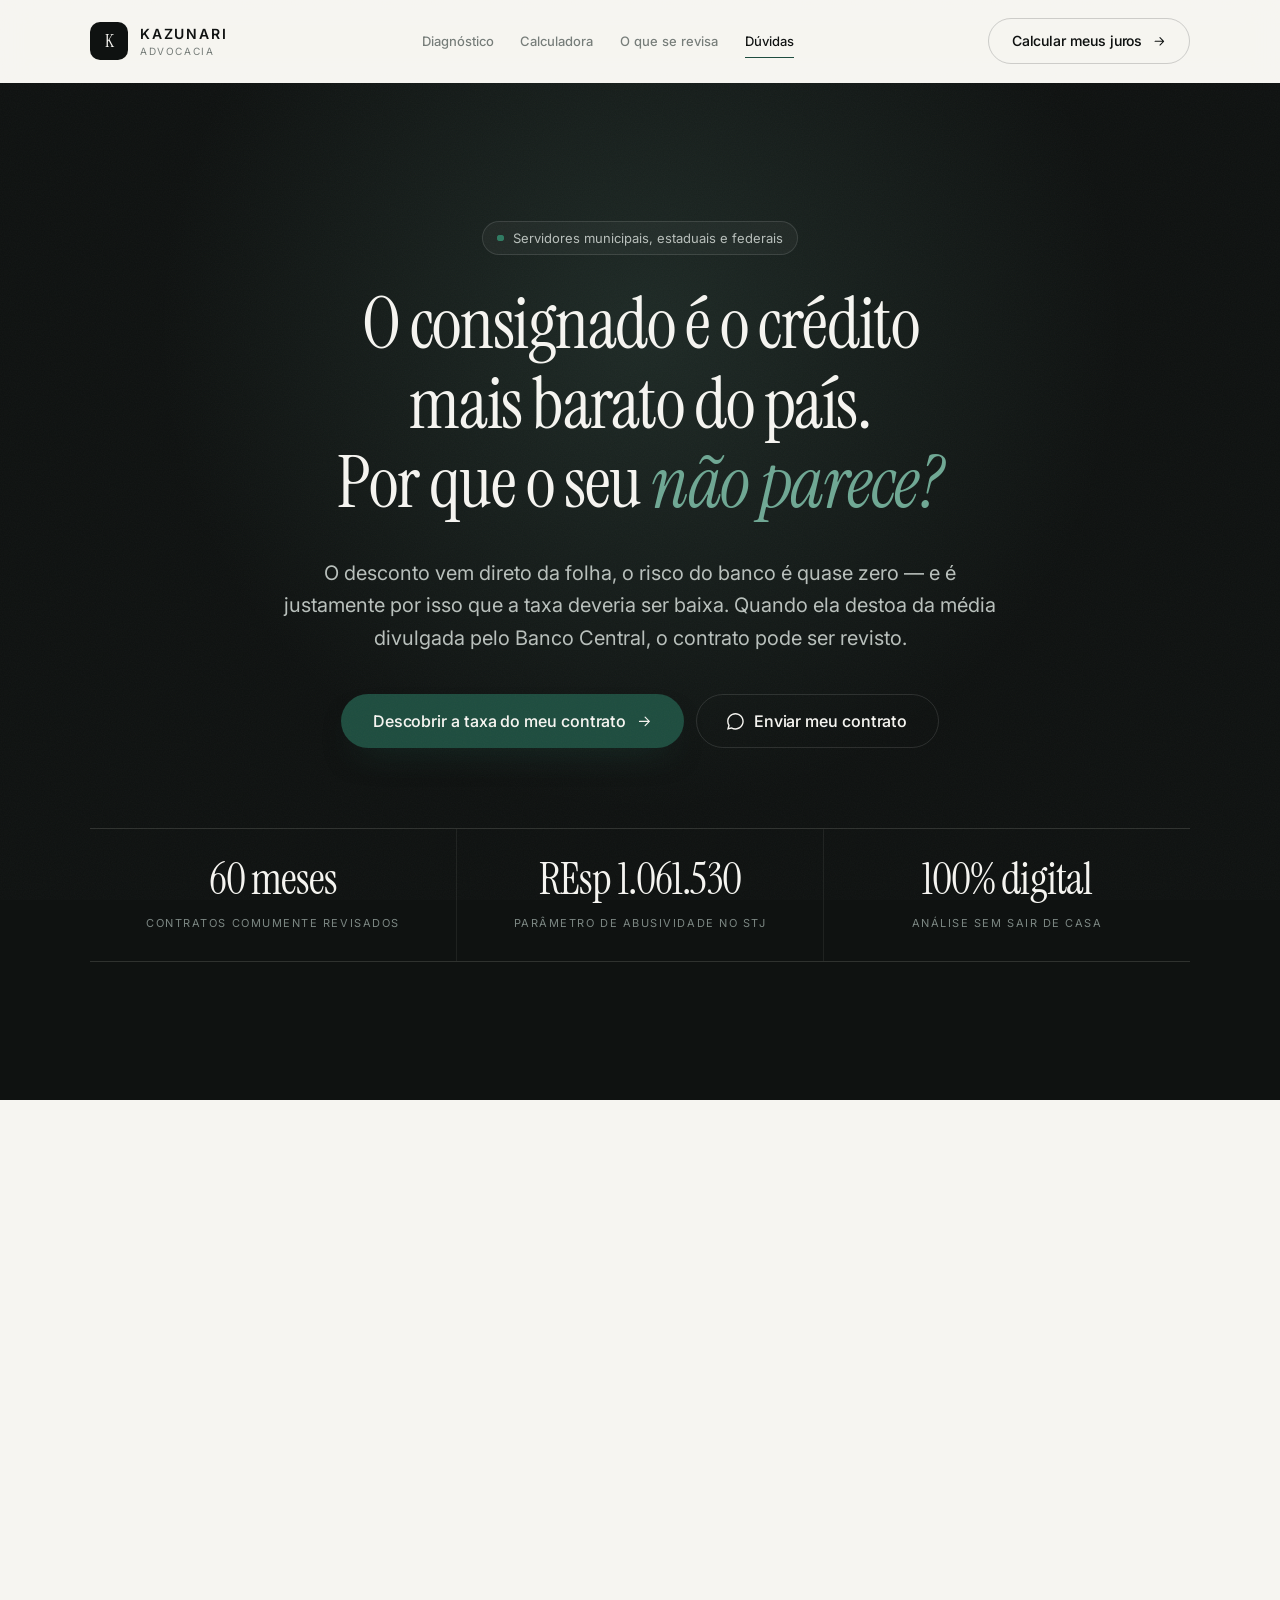
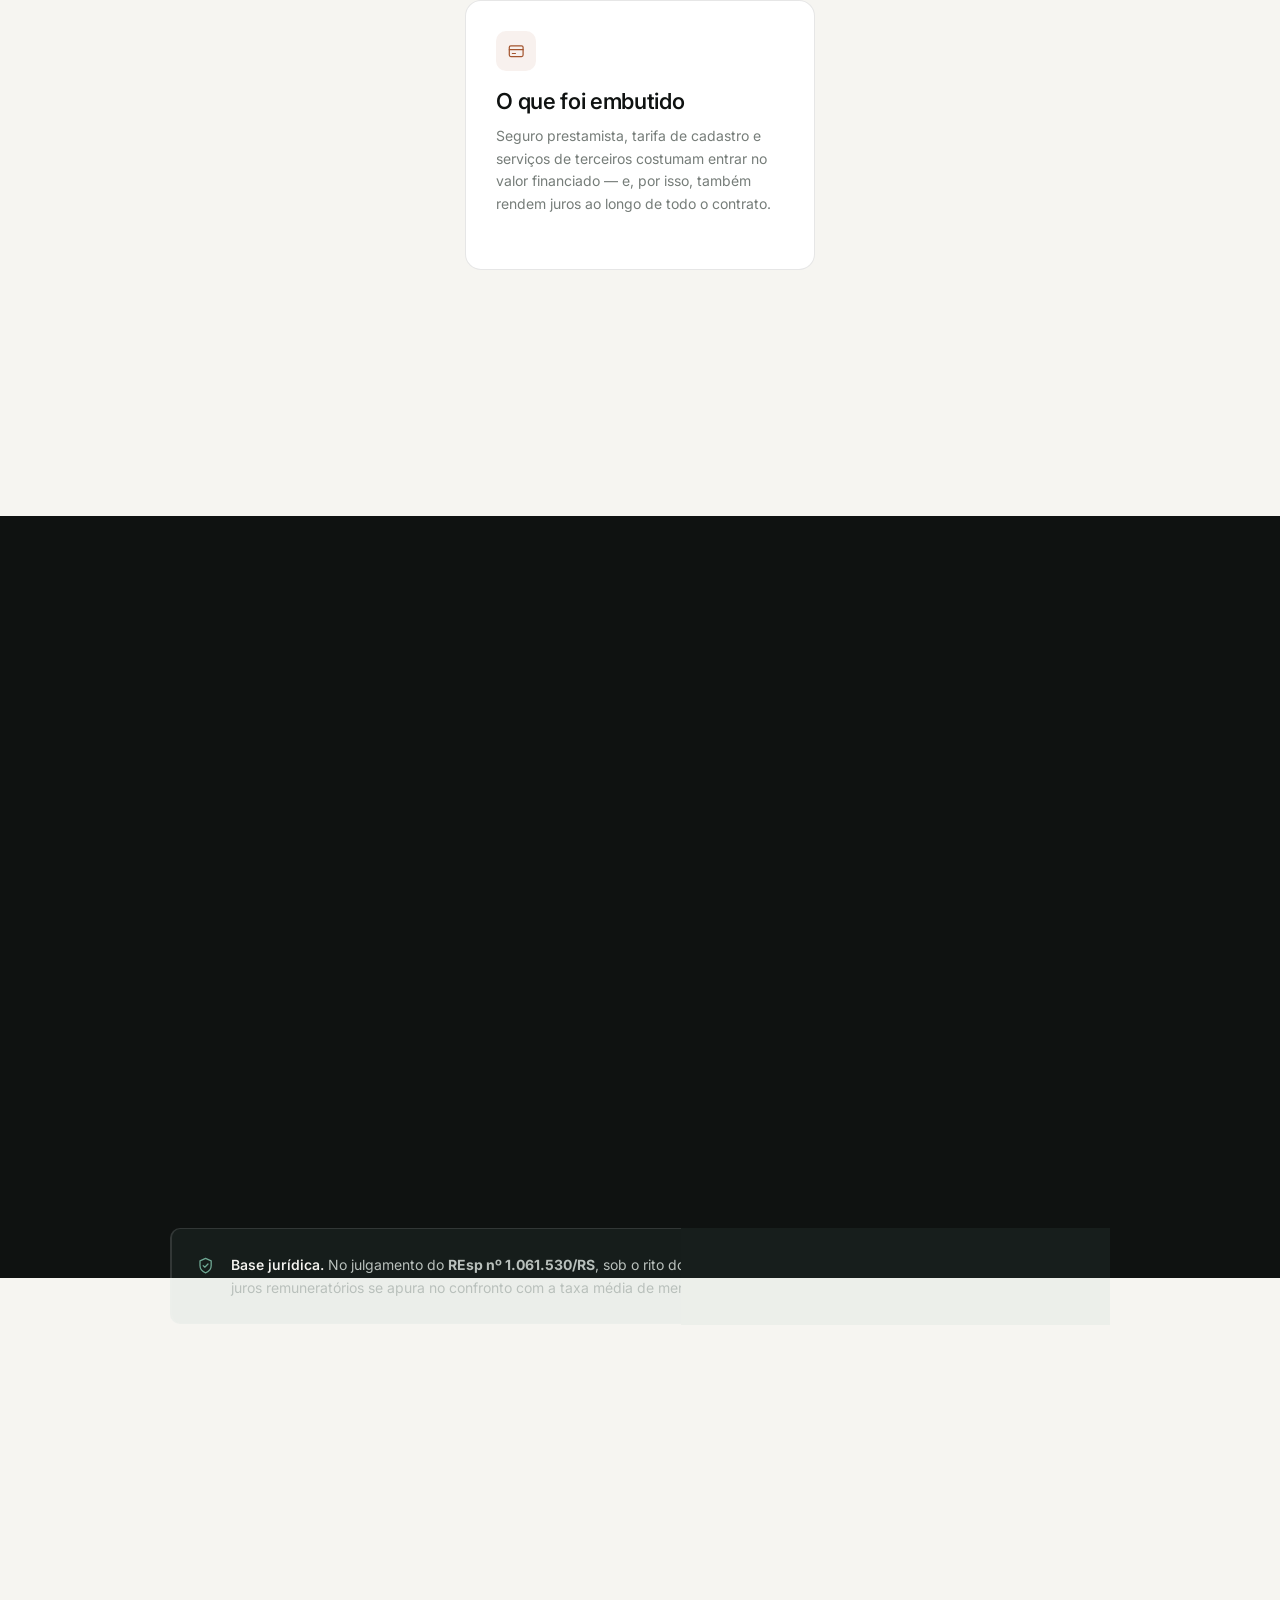
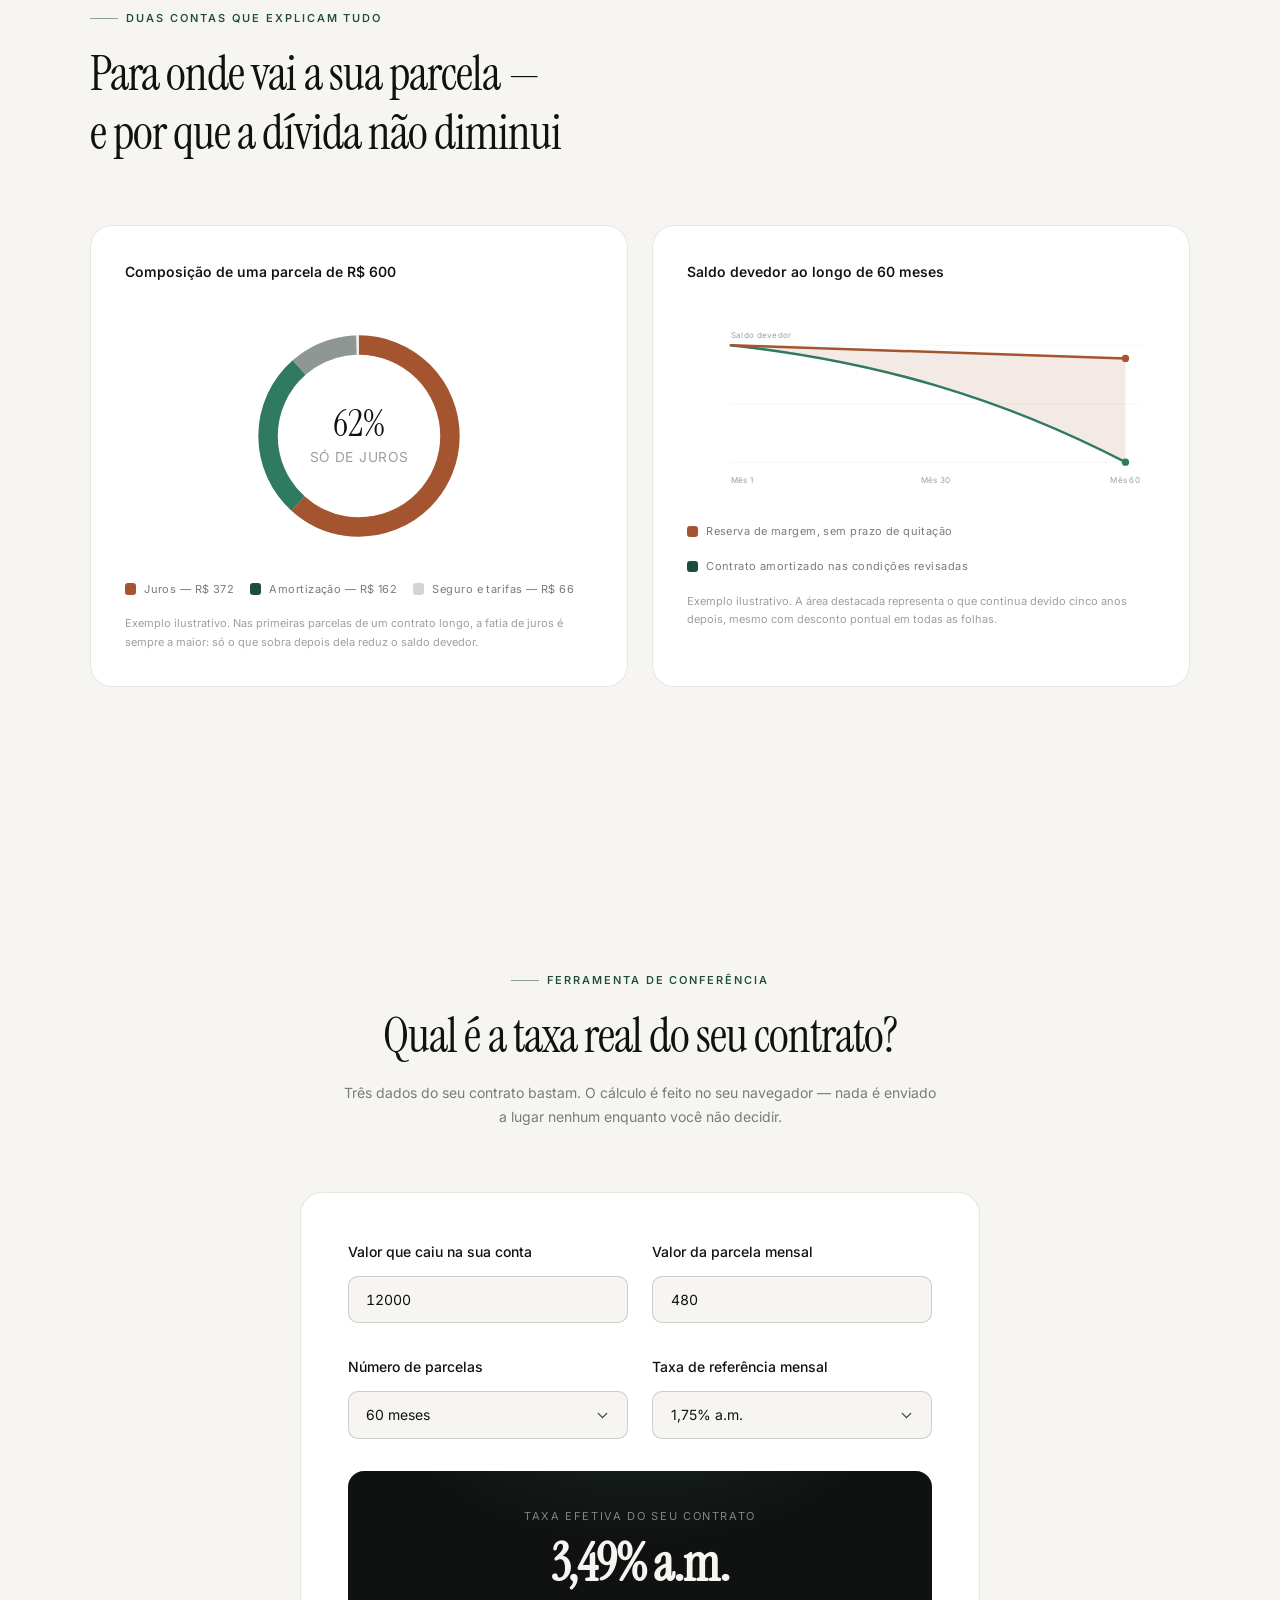
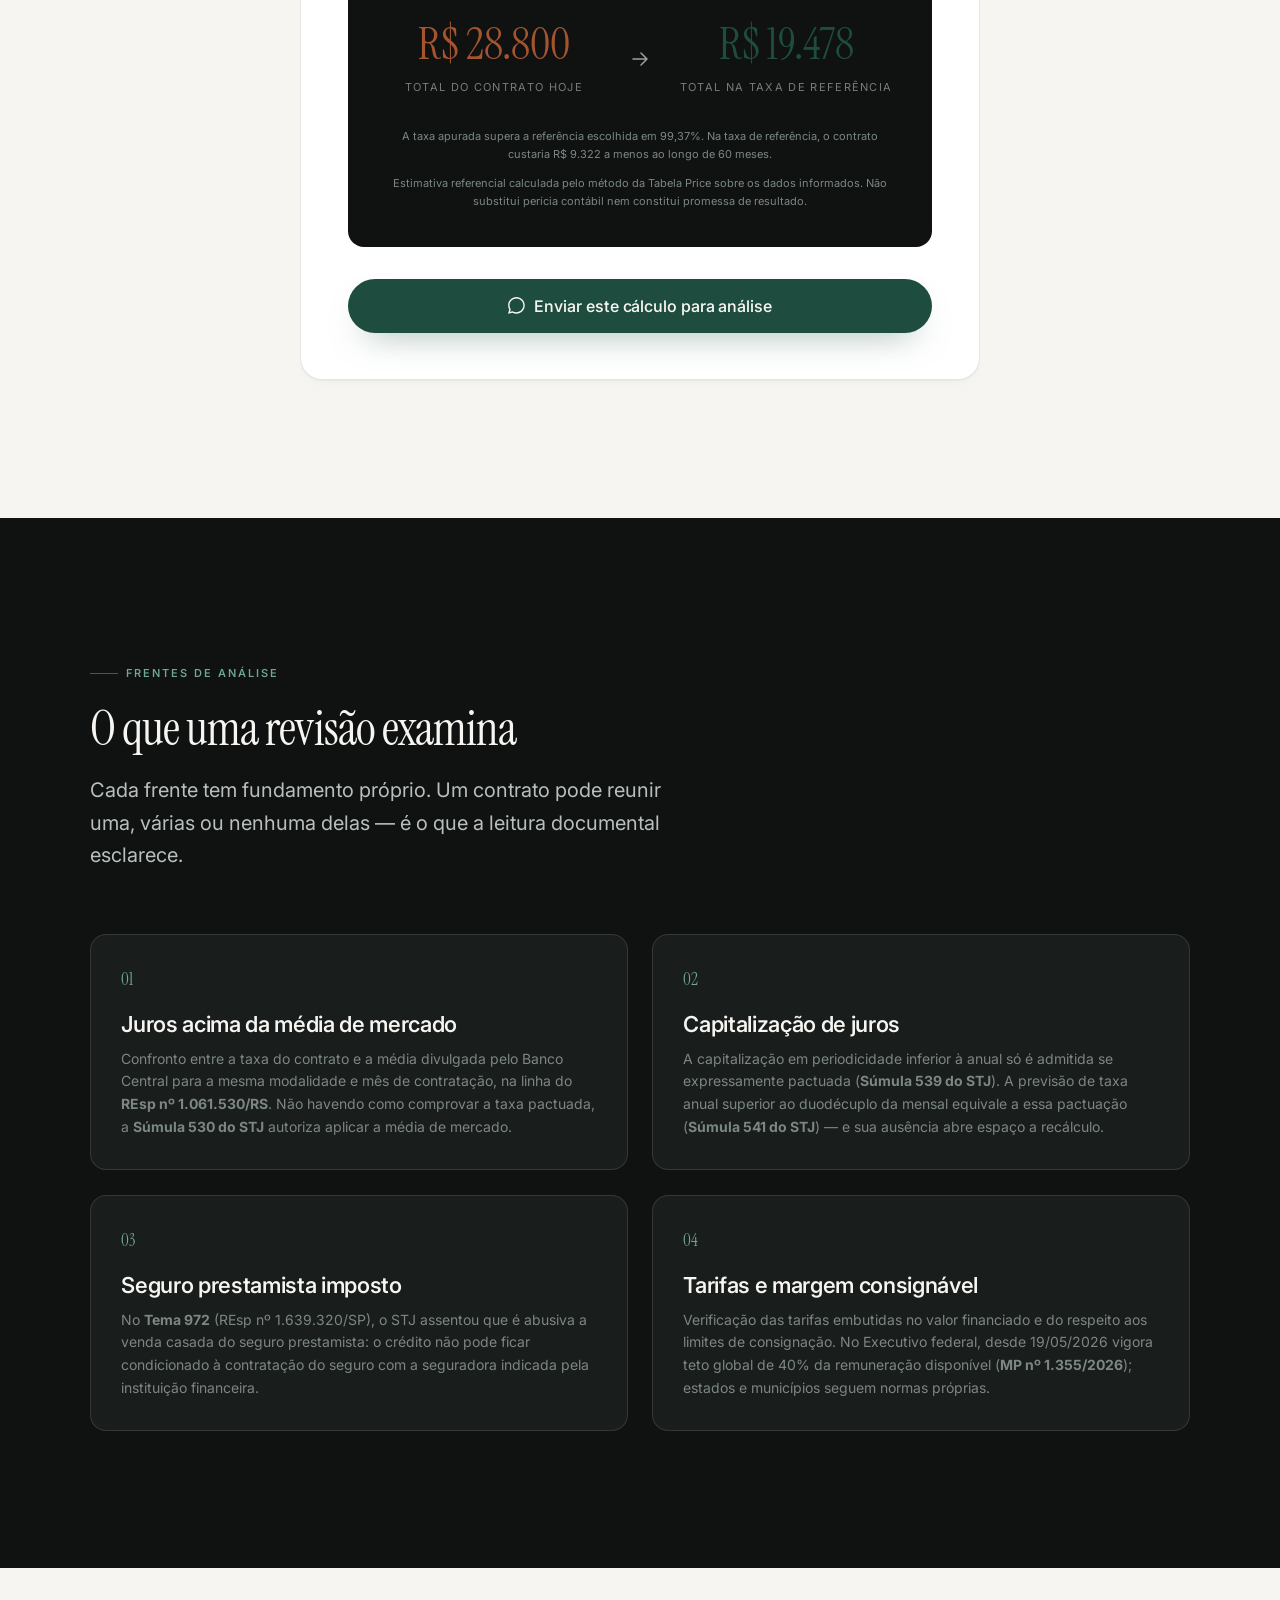
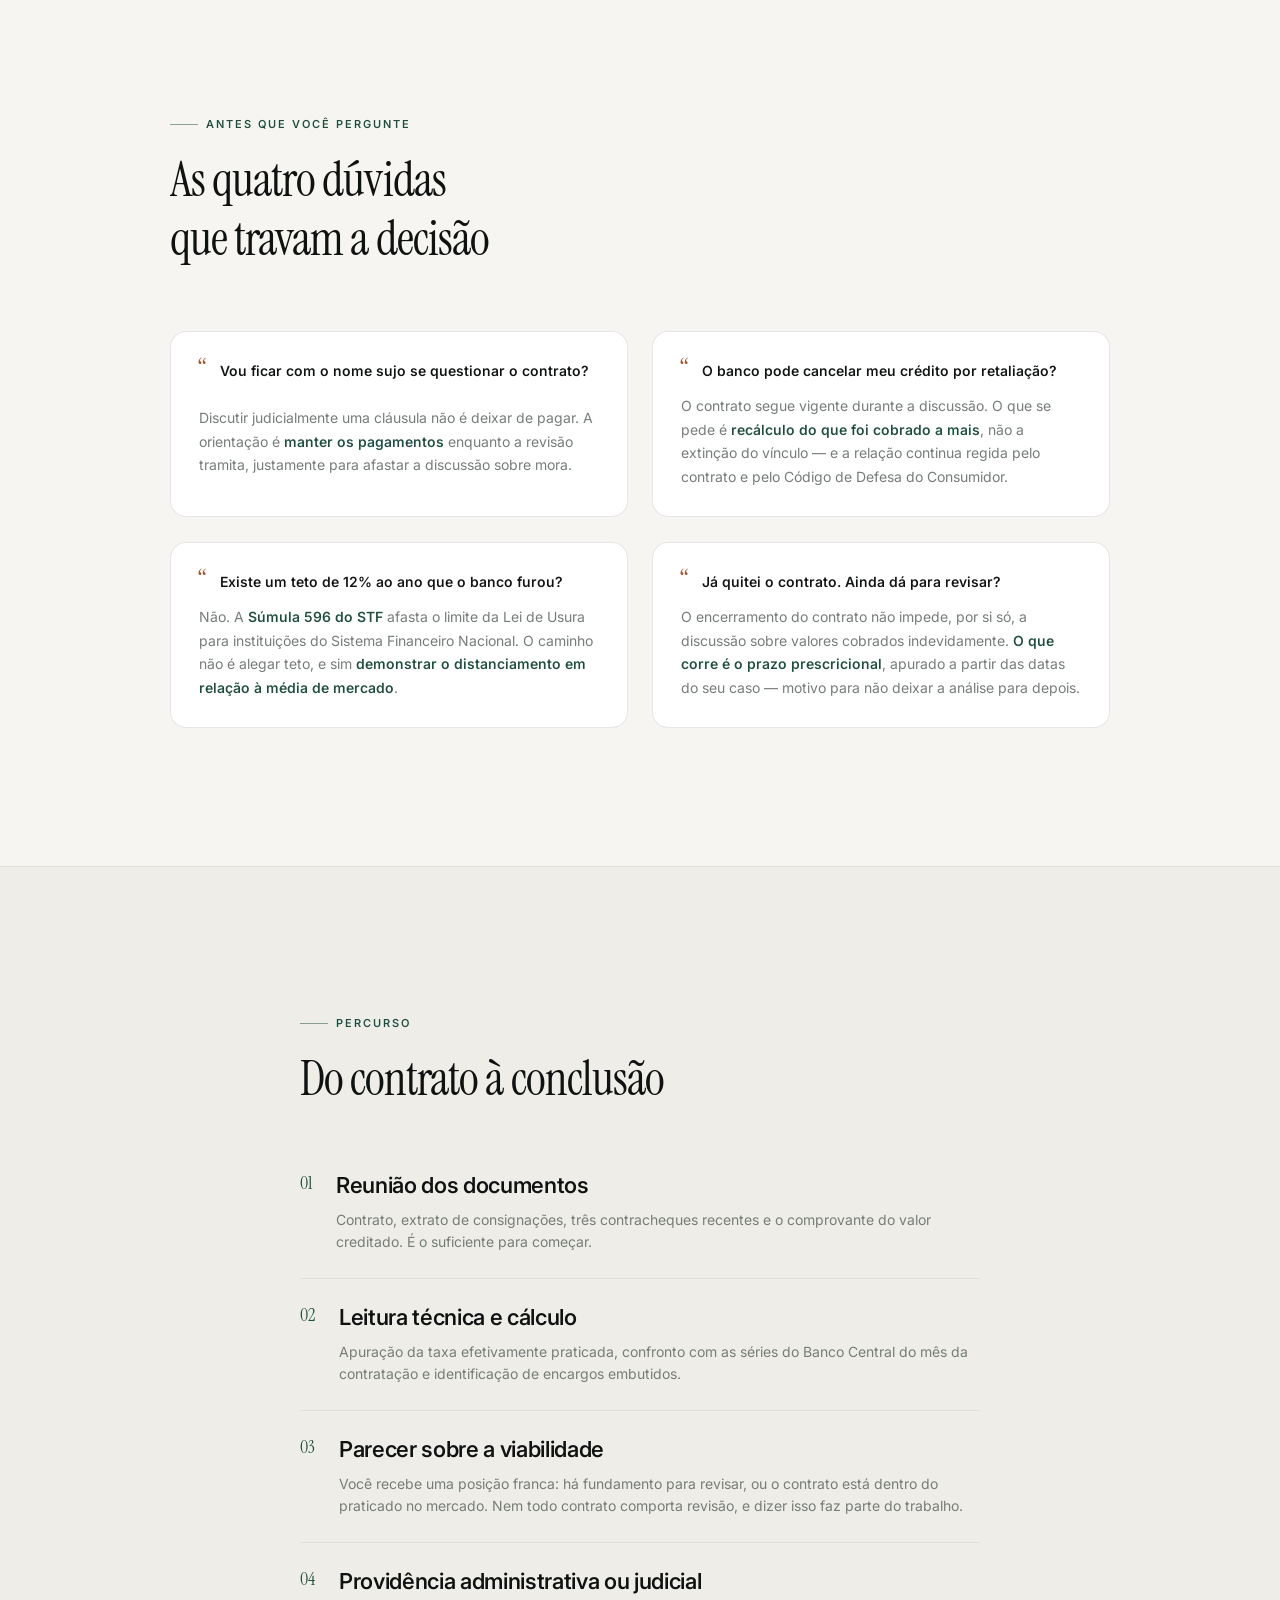
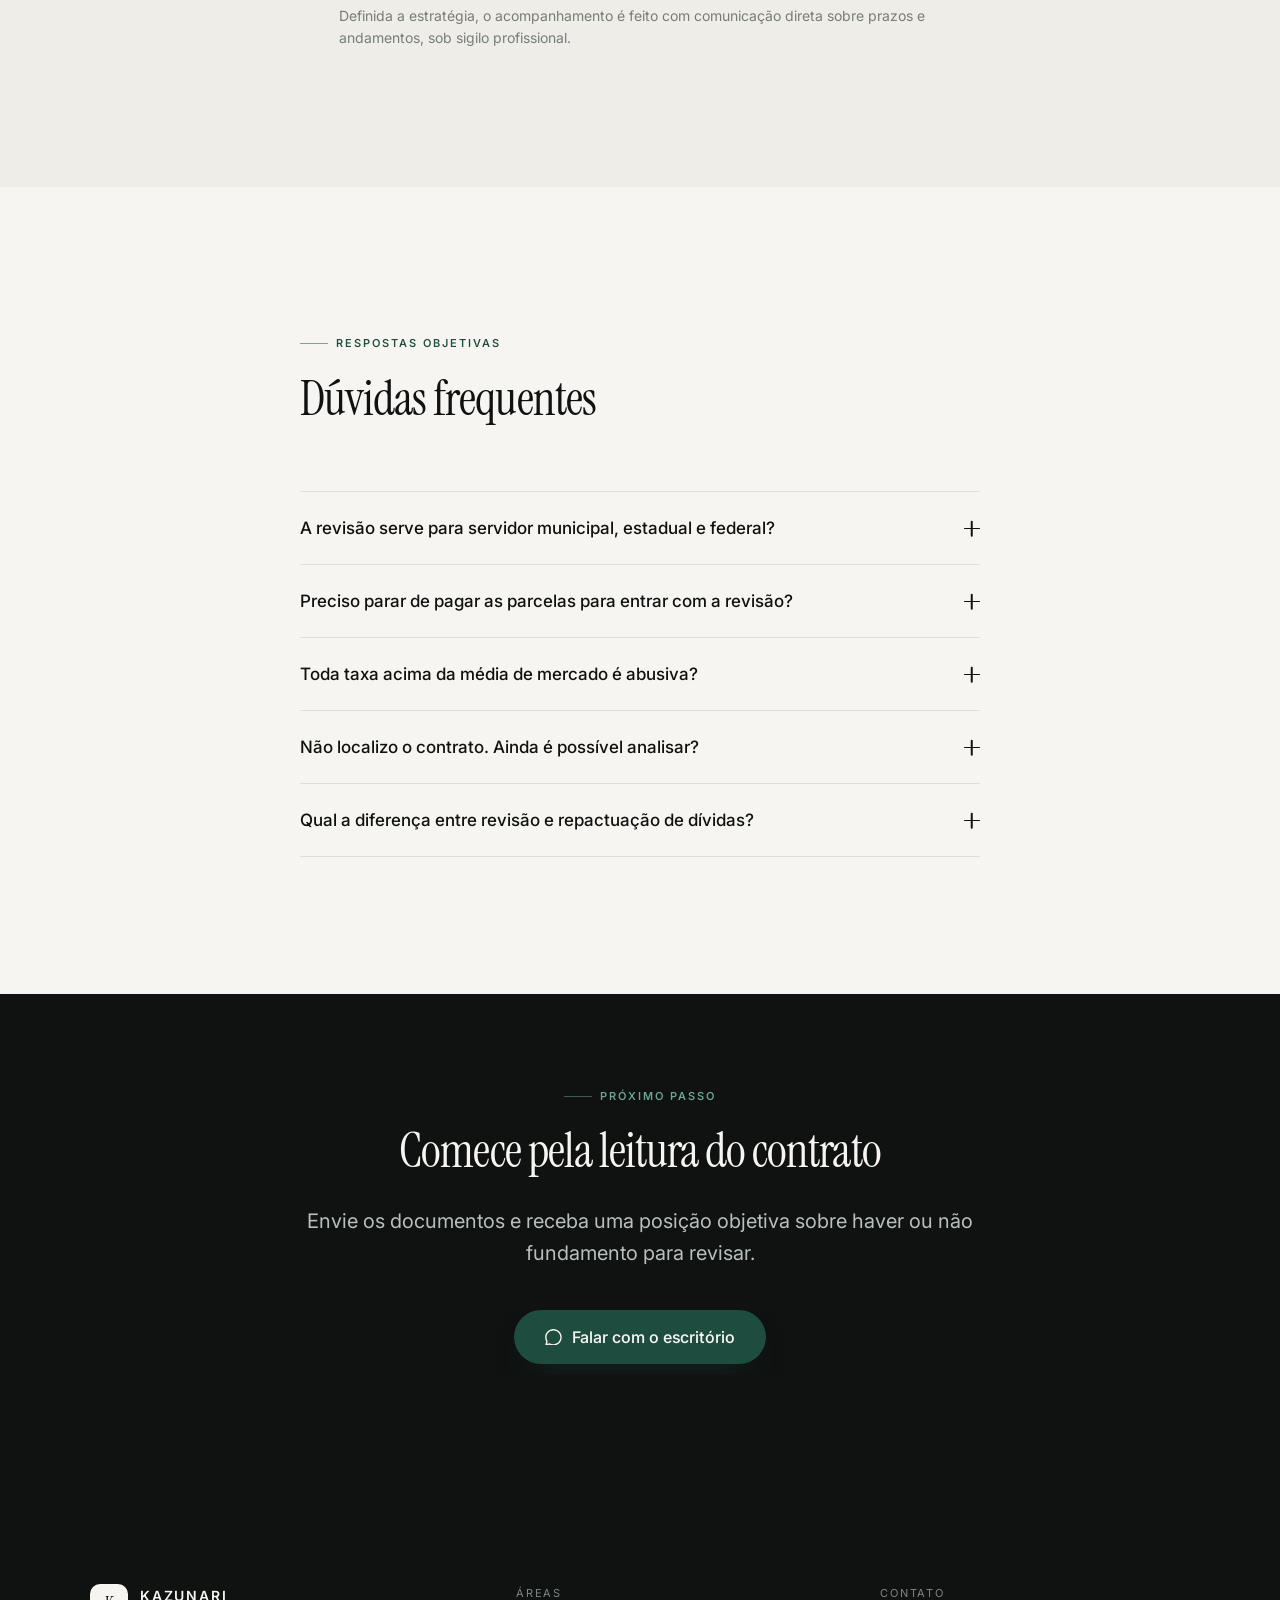
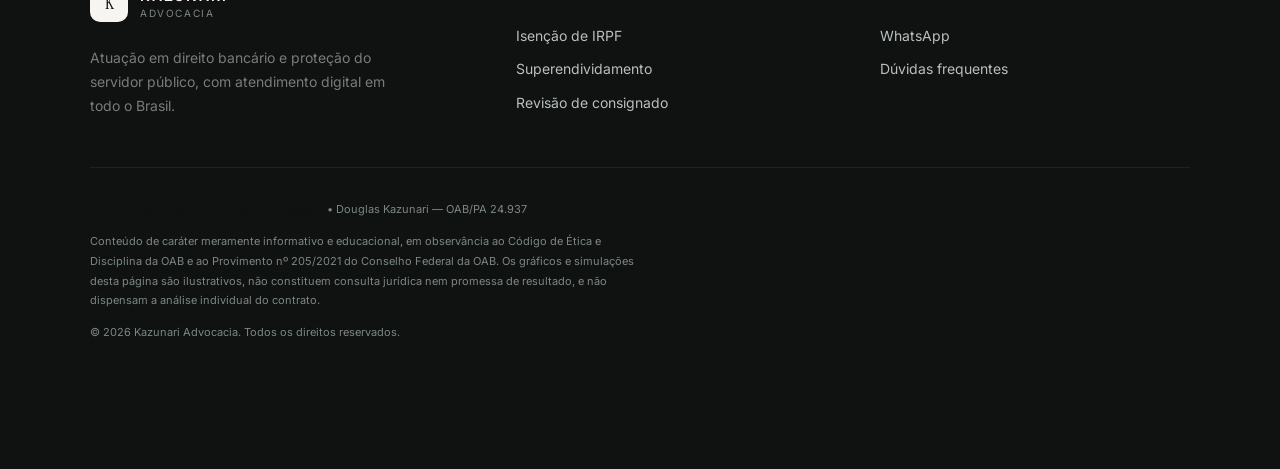
==== commit 97aae52c: "Corrige degradação sem JavaScript e a folga do contato flutuante Revisão das três páginas após a aud" ====
--- a/revisao-consignado.html
+++ b/revisao-consignado.html
@@ -19,6 +19,21 @@
 
     <link rel="stylesheet" href="assets/css/design-system.css">
     <link rel="icon" href="data:image/svg+xml,%3Csvg xmlns='http://www.w3.org/2000/svg' viewBox='0 0 32 32'%3E%3Crect width='32' height='32' rx='7' fill='%230F1211'/%3E%3Ctext x='16' y='23' font-family='Georgia,serif' font-size='19' fill='%23F6F5F1' text-anchor='middle'%3EK%3C/text%3E%3C/svg%3E">
+
+    <noscript>
+        <style>
+            /* Sem JavaScript, nada é revelado nem traçado: os estados iniciais de
+               animação são neutralizados para que a página continue legível. */
+            [data-reveal] { opacity: 1 !important; transform: none !important; clip-path: none !important; }
+            .bar__fill { width: calc(var(--v, 0) * 1%) !important; }
+            .donut__seg { stroke-dasharray: var(--v, 0) 100 !important; }
+            .curve__line { stroke-dashoffset: 0 !important; }
+            .curve__area, .curve__dot { opacity: 1 !important; }
+            .accordion__panel { grid-template-rows: 1fr !important; }
+            .accordion__body { opacity: 1 !important; transform: none !important; }
+            .dock { opacity: 1 !important; transform: translate(-50%, 0) !important; }
+        </style>
+    </noscript>
 </head>
 <body>
 
--- a/assets/css/design-system.css
+++ b/assets/css/design-system.css
@@ -916,7 +916,12 @@
 .accordion__item.is-open .accordion__body { opacity: 1; transform: none; }
 
 /* 5.12 Rodapé */
-.footer { background: var(--ink); color: var(--on-dark); padding-block: var(--section-y) var(--sp-8); }
+.footer {
+  background: var(--ink);
+  color: var(--on-dark);
+  /* A folga inferior reserva espaço para o contato flutuante, que é fixo. */
+  padding-block: var(--section-y) clamp(6.5rem, 5.5rem + 3vw, 8.5rem);
+}
 .footer__grid {
   display: grid;
   grid-template-columns: 1.2fr 1fr 1fr;
@@ -1361,7 +1366,6 @@
   .stats > :last-child:nth-child(odd) { grid-column: span 2; }
   .footer__grid { grid-template-columns: 1fr; gap: var(--sp-6); }
   .dock__text span { display: none; }
-  body { padding-bottom: 5rem; }
 }
 
 @media (max-width: 420px) {
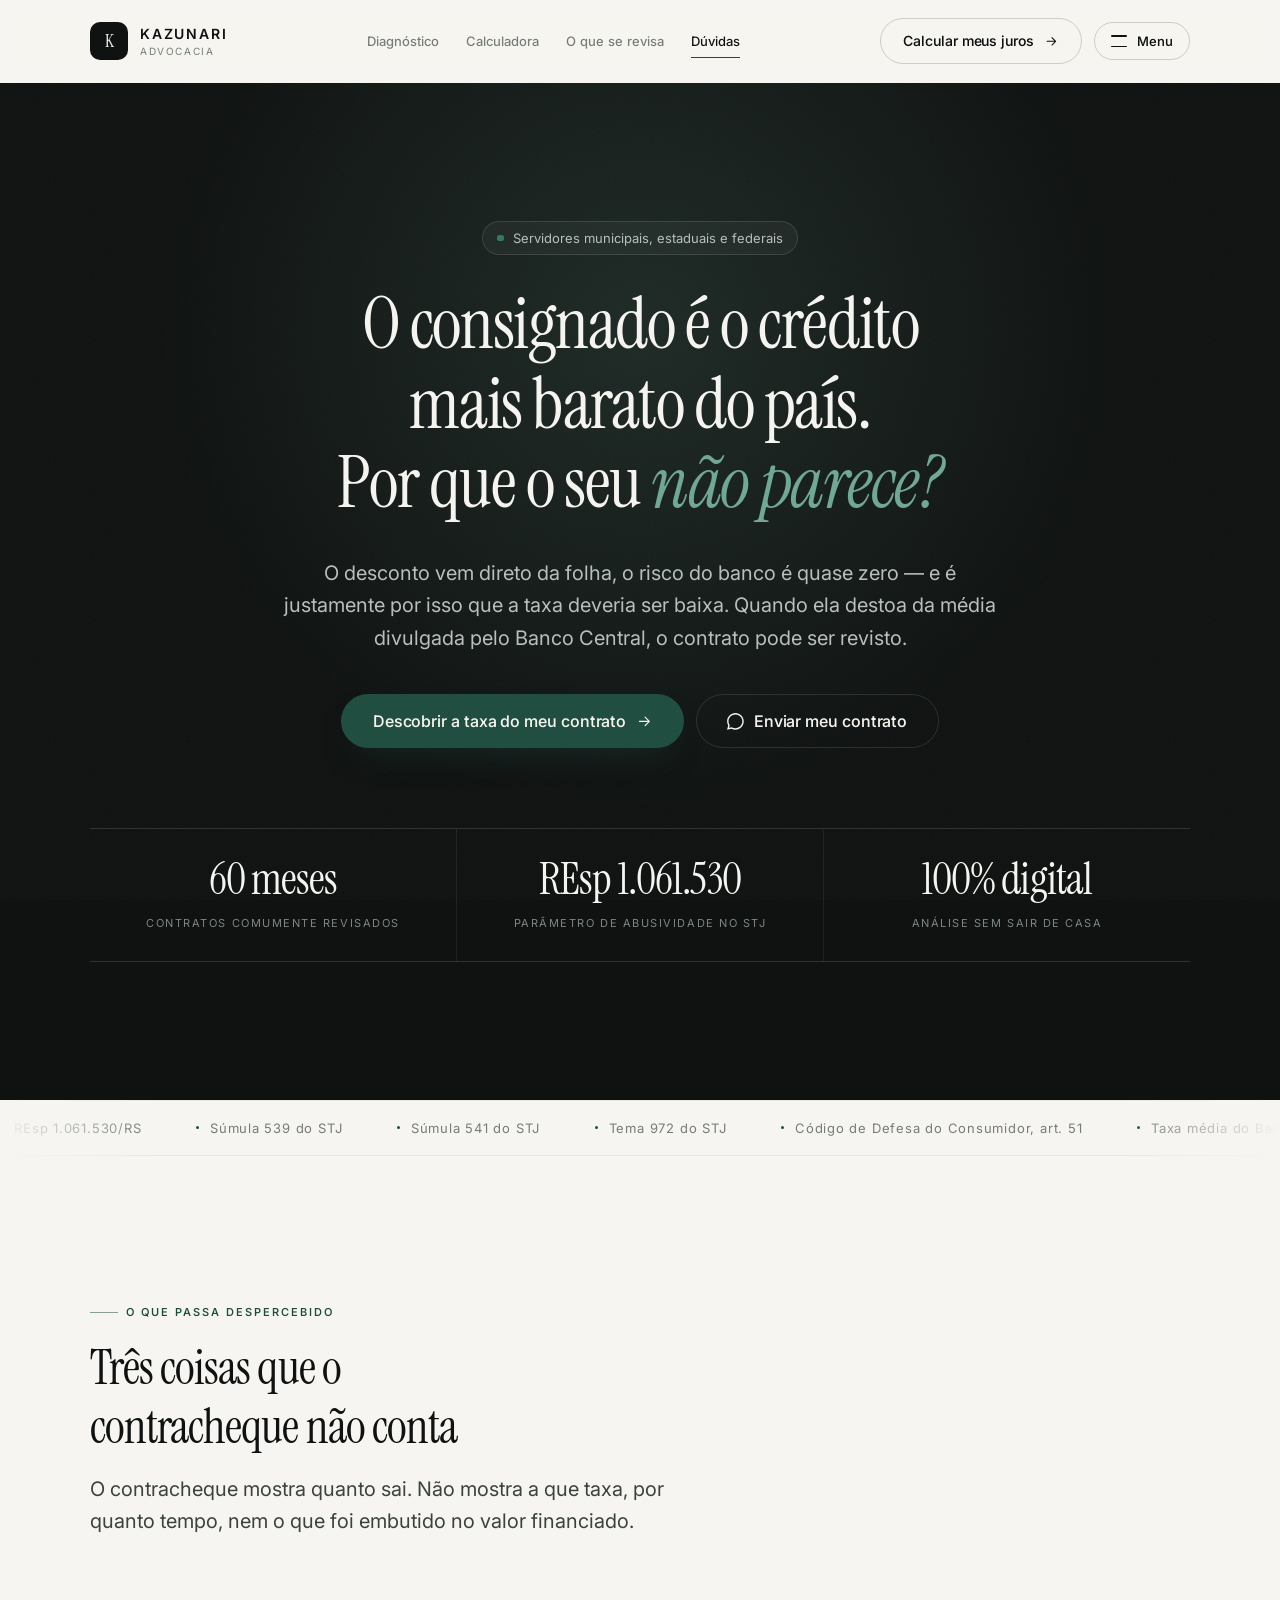
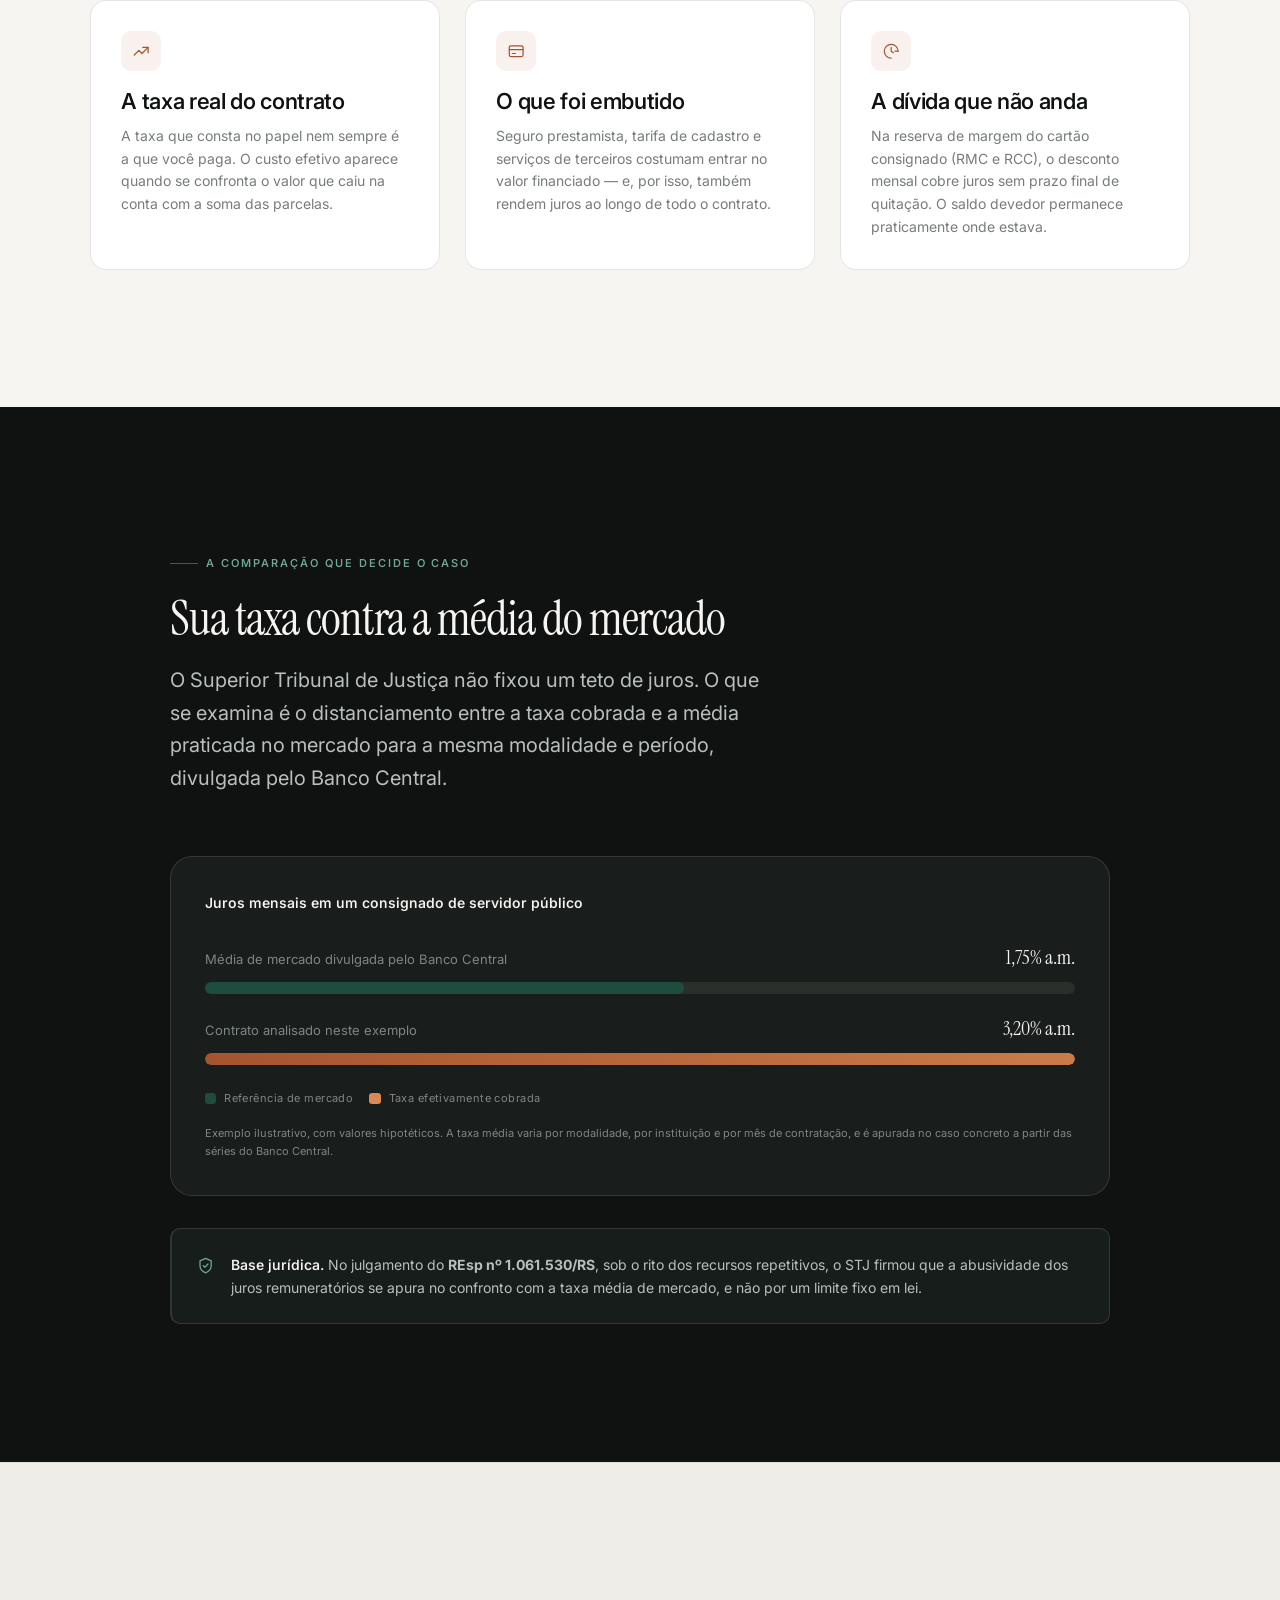
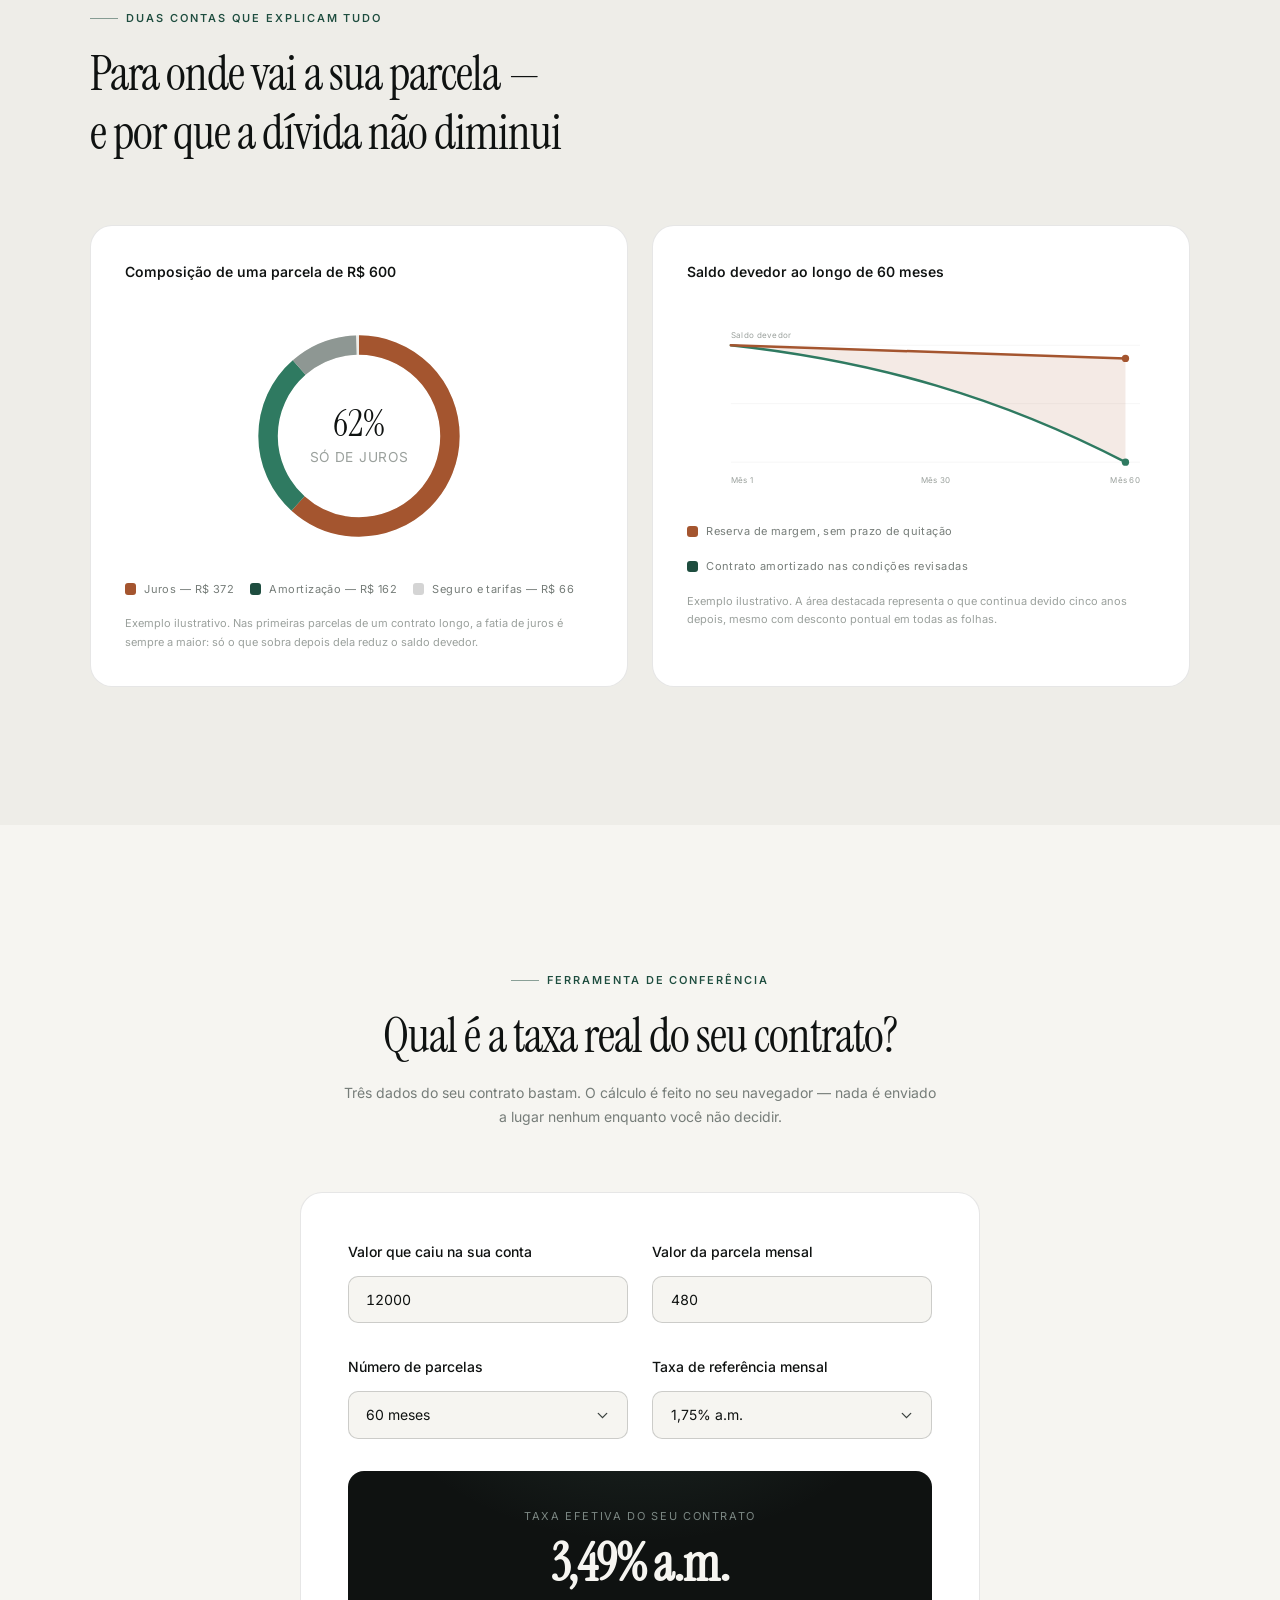
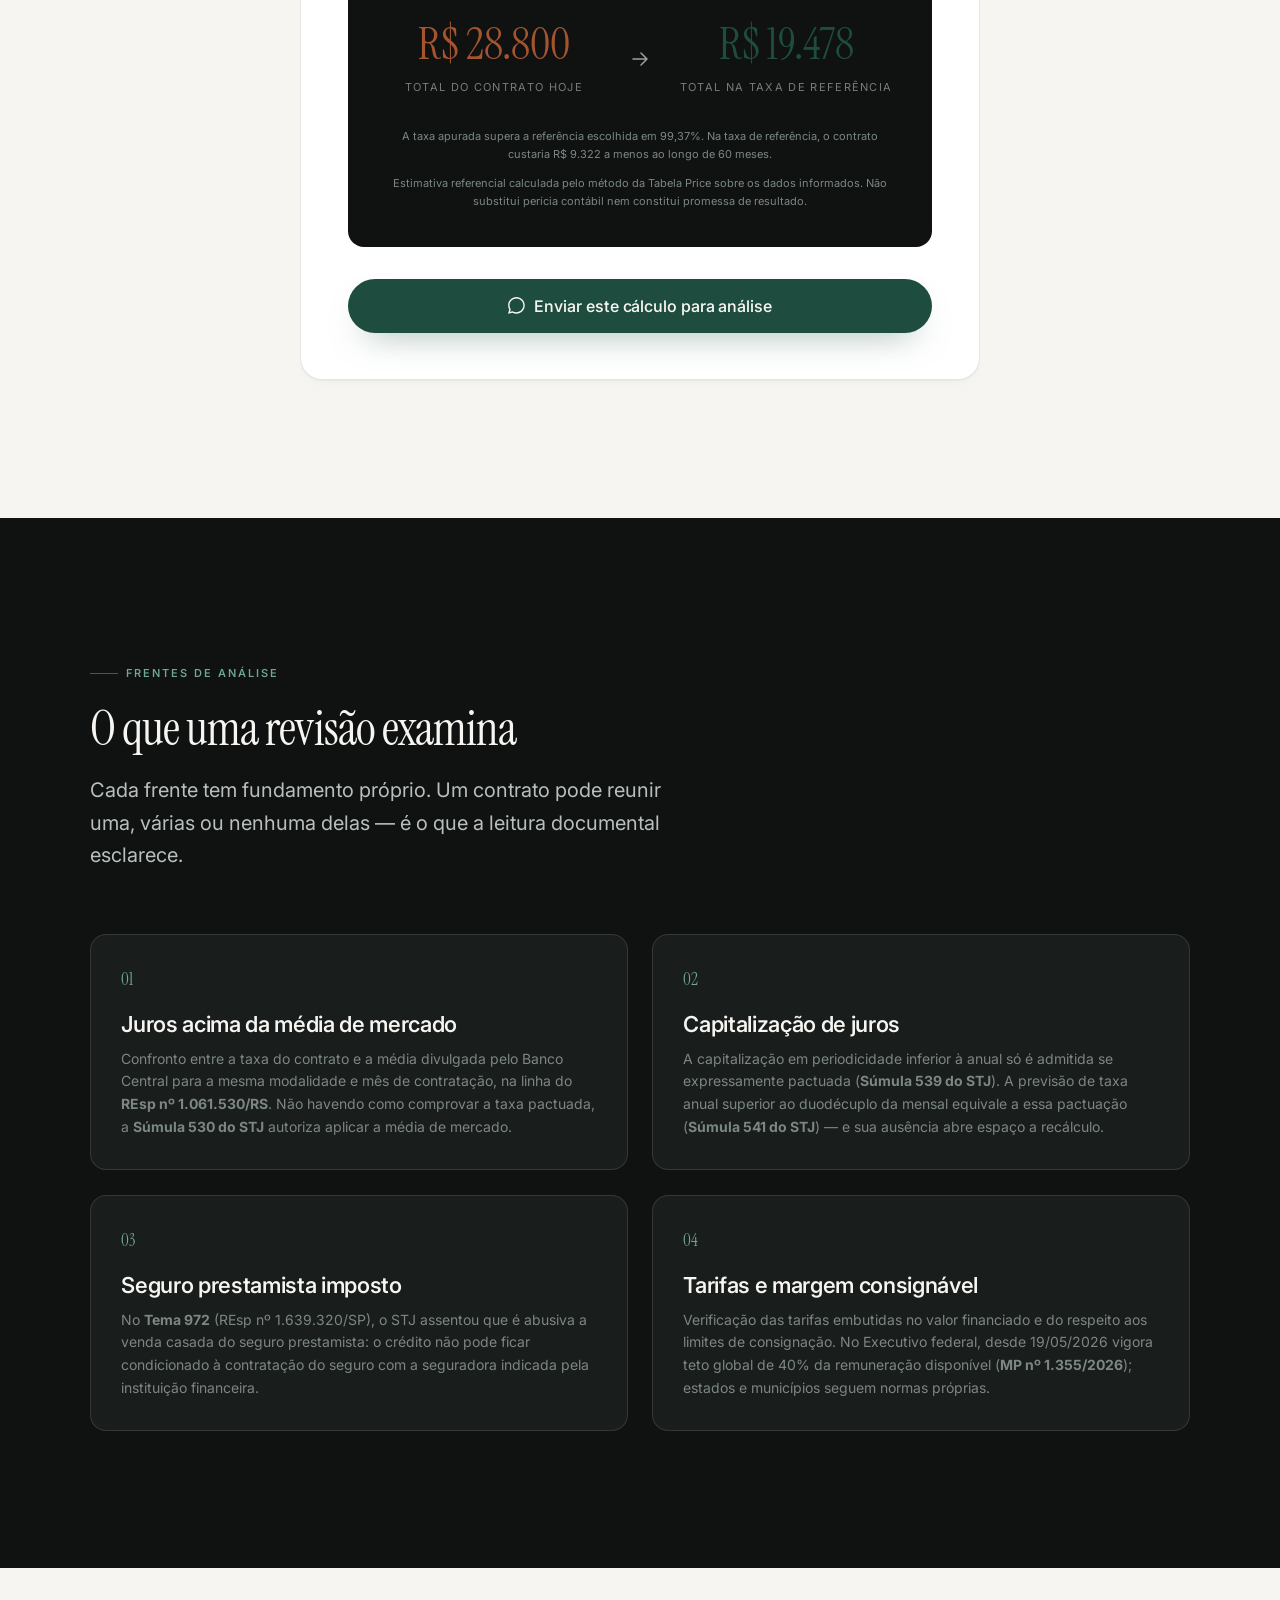
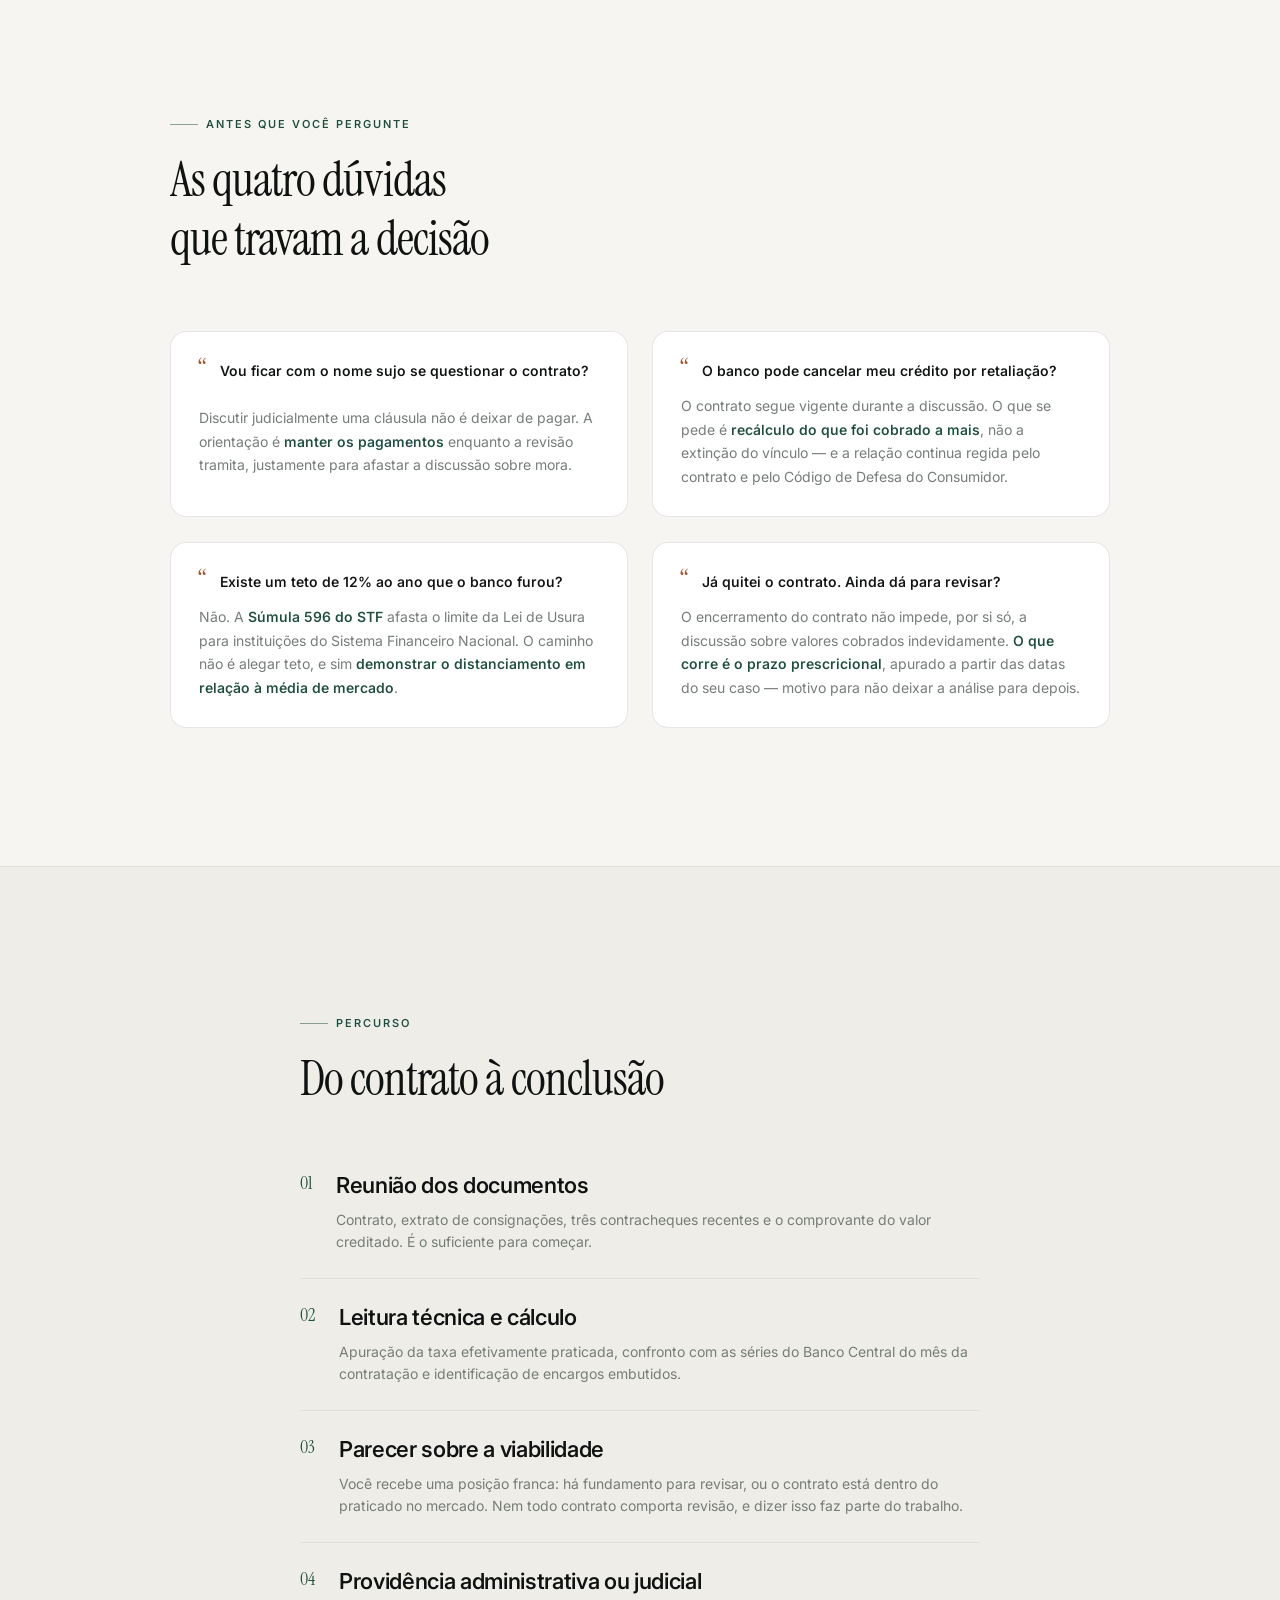
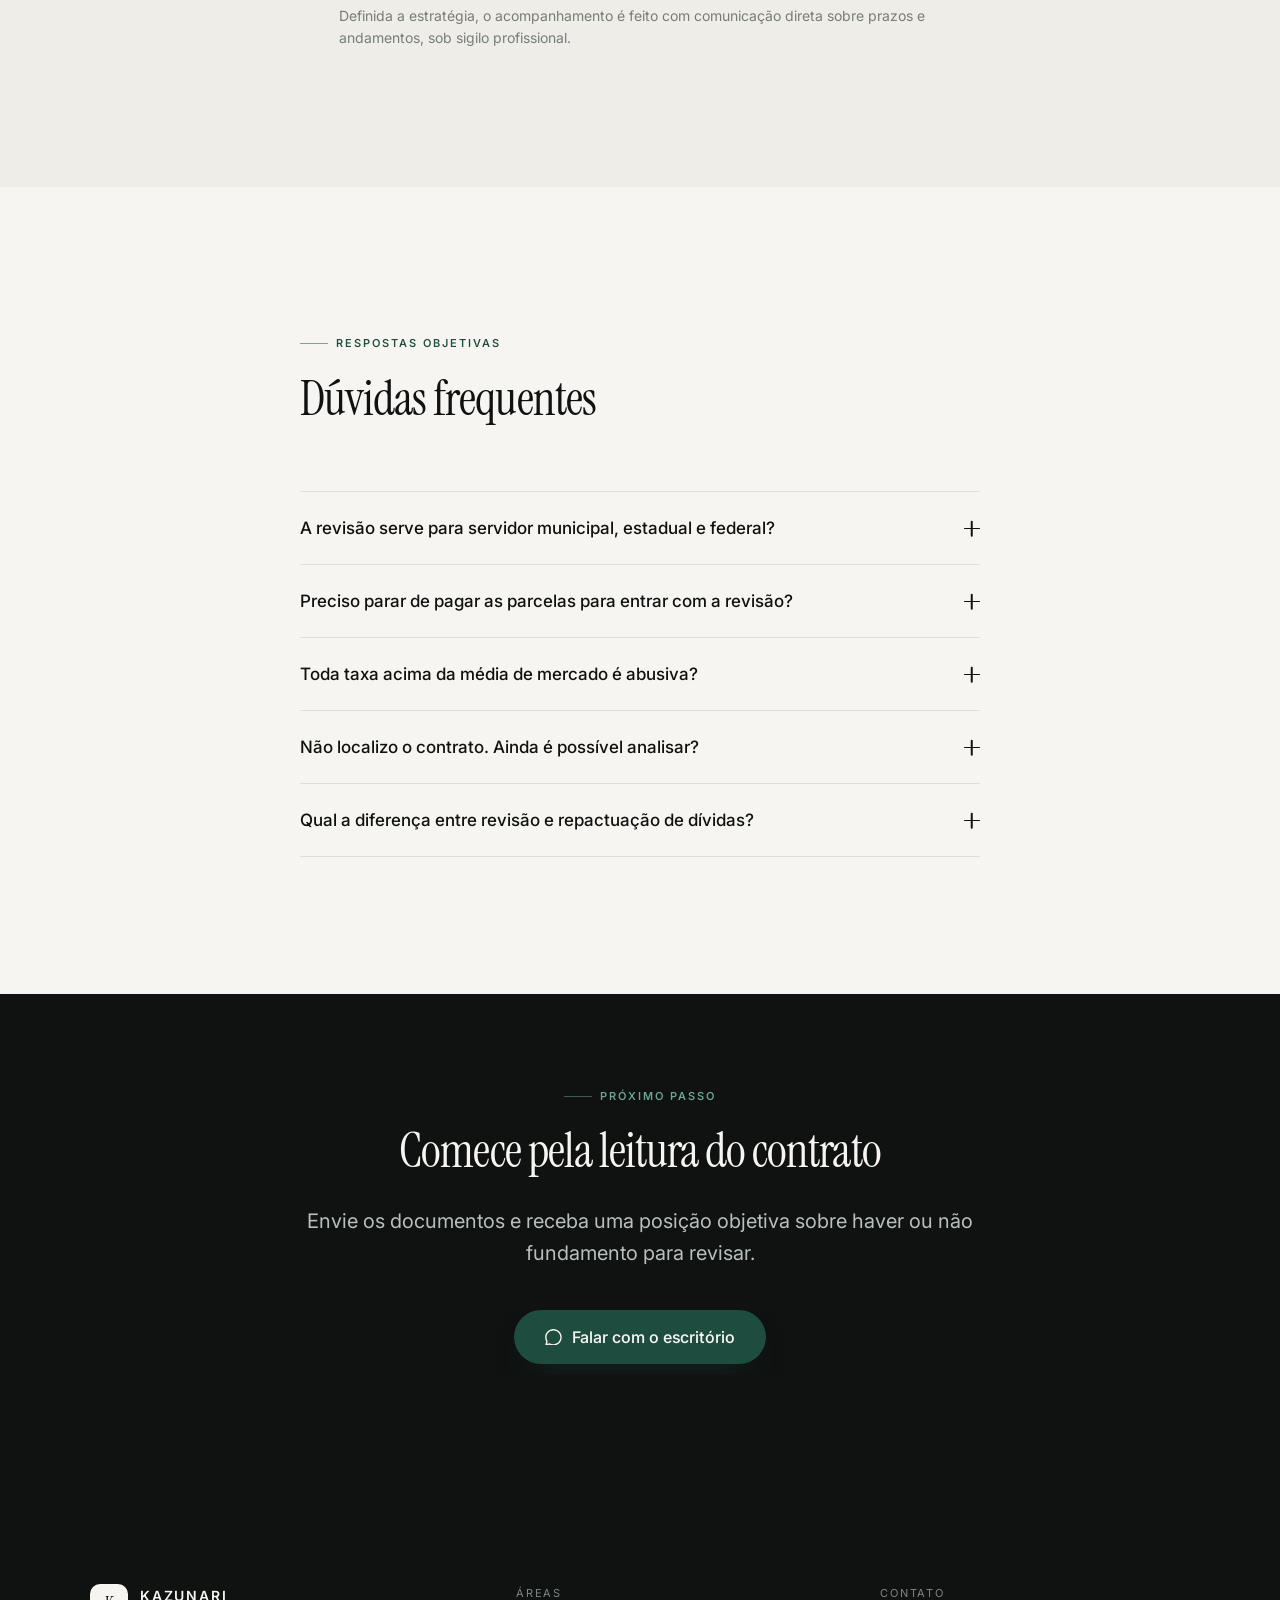
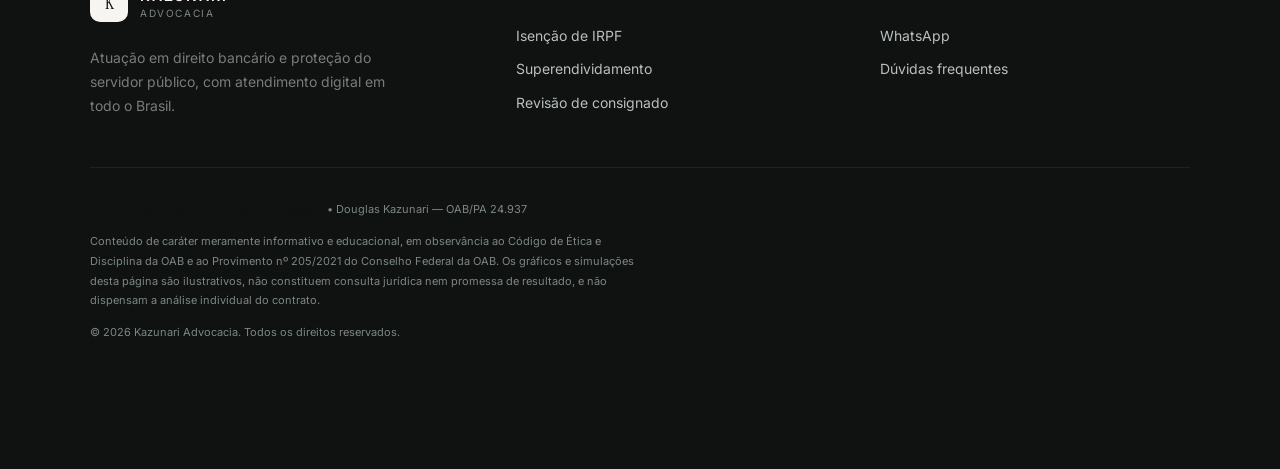
==== commit 9591efc0: "Adiciona menu lateral com acesso às três áreas de atuação Cria um menu deslizante (drawer), acionado" ====
--- a/revisao-consignado.html
+++ b/revisao-consignado.html
@@ -59,12 +59,81 @@
             <a class="navlink" href="#duvidas" data-spy>Dúvidas</a>
         </nav>
 
-        <a class="btn btn--outline" href="#calculadora">
-            <span>Calcular meus juros</span>
-            <svg class="btn__arrow" viewBox="0 0 24 24" stroke="currentColor" stroke-width="1.7" stroke-linecap="round" stroke-linejoin="round" aria-hidden="true"><path d="M5 12h14m-6-6 6 6-6 6"/></svg>
-        </a>
+        <div class="cluster">
+            <a class="btn btn--outline" href="#calculadora">
+                <span>Calcular meus juros</span>
+                <svg class="btn__arrow" viewBox="0 0 24 24" stroke="currentColor" stroke-width="1.7" stroke-linecap="round" stroke-linejoin="round" aria-hidden="true"><path d="M5 12h14m-6-6 6 6-6 6"/></svg>
+            </a>
+            <button class="menu-toggle" type="button" data-drawer-toggle aria-haspopup="dialog" aria-controls="menu-lateral" aria-expanded="false">
+                <span class="menu-toggle__icon" aria-hidden="true"><span></span><span></span></span>
+                <span>Menu</span>
+            </button>
+        </div>
     </div>
 </header>
+<!-- ============ MENU LATERAL ============ -->
+<div class="drawer" data-drawer id="menu-lateral" role="dialog" aria-modal="true" aria-label="Menu de navegação" aria-hidden="true">
+    <div class="drawer__scrim"></div>
+    <div class="drawer__panel">
+        <div class="drawer__top drawer__item" style="--d:0ms">
+            <a class="brandmark" href="index.html" aria-label="Kazunari Advocacia — início">
+                <span class="brandmark__glyph" aria-hidden="true">K</span>
+                <span>
+                    <span class="brandmark__name">Kazunari</span>
+                    <span class="brandmark__sub">Advocacia</span>
+                </span>
+            </a>
+            <button class="drawer__close" type="button" data-drawer-close aria-label="Fechar menu">
+                <svg viewBox="0 0 24 24" stroke-linecap="round" stroke-linejoin="round" aria-hidden="true"><path d="M6 6l12 12M18 6 6 18"/></svg>
+            </button>
+        </div>
+
+        <div>
+            <p class="drawer__section-title drawer__item" style="--d:60ms">Áreas de atuação</p>
+            <nav aria-label="Áreas de atuação">
+                <a class="drawer__area drawer__item" style="--d:100ms" href="index.html">
+                    <span class="drawer__area-name">
+                        Isenção de IRPF
+                        <svg viewBox="0 0 24 24" stroke-linecap="round" stroke-linejoin="round" aria-hidden="true"><path d="M5 12h14m-6-6 6 6-6 6"/></svg>
+                    </span>
+                    <span class="drawer__area-desc">Restituição retroativa para aposentados e pensionistas com doenças graves.</span>
+                </a>
+                <a class="drawer__area drawer__item" style="--d:145ms" href="superendividamento.html">
+                    <span class="drawer__area-name">
+                        Superendividamento
+                        <svg viewBox="0 0 24 24" stroke-linecap="round" stroke-linejoin="round" aria-hidden="true"><path d="M5 12h14m-6-6 6 6-6 6"/></svg>
+                    </span>
+                    <span class="drawer__area-desc">Repactuação de dívidas e limitação de consignados de servidores públicos.</span>
+                </a>
+                <a class="drawer__area drawer__item" style="--d:190ms" href="#topo" aria-current="page">
+                    <span class="drawer__area-name">
+                        Revisão de consignado
+                        <svg viewBox="0 0 24 24" stroke-linecap="round" stroke-linejoin="round" aria-hidden="true"><path d="M5 12h14m-6-6 6 6-6 6"/></svg>
+                    </span>
+                    <span class="drawer__area-desc">Juros, capitalização e seguro embutidos no empréstimo consignado.</span>
+                </a>
+            </nav>
+        </div>
+
+        <div>
+            <p class="drawer__section-title drawer__item" style="--d:235ms">Nesta página</p>
+            <nav aria-label="Seções desta página">
+                <a class="drawer__jump drawer__item" style="--d:275ms" href="#diagnostico">Diagnóstico</a>
+                <a class="drawer__jump drawer__item" style="--d:315ms" href="#calculadora">Calculadora</a>
+                <a class="drawer__jump drawer__item" style="--d:355ms" href="#frentes">O que se revisa</a>
+                <a class="drawer__jump drawer__item" style="--d:395ms" href="#duvidas">Dúvidas</a>
+            </nav>
+        </div>
+
+        <div class="drawer__foot drawer__item" style="--d:475ms">
+            <p>Douglas Kazunari &bull; OAB/PA 24.937</p>
+            <p style="margin-top:0.5rem">
+                <a class="footer__link" style="padding:0" href="https://wa.me/5591987697554" target="_blank" rel="noopener">Falar no WhatsApp</a>
+            </p>
+        </div>
+    </div>
+</div>
+
 
 <main id="conteudo">
 
--- a/assets/css/design-system.css
+++ b/assets/css/design-system.css
@@ -1275,6 +1275,198 @@
 }
 .section--dark .step::before { color: var(--accent-light); }
 
+/* 5.19 Menu lateral
+   Dá acesso às áreas de atuação em qualquer tamanho de tela e substitui a
+   navegação do cabeçalho no mobile, onde .navlinks fica oculta. */
+.menu-toggle {
+  display: inline-flex;
+  align-items: center;
+  gap: 0.6rem;
+  padding: 0.7rem 1rem;
+  border: 1px solid var(--line-strong);
+  border-radius: var(--r-full);
+  background: transparent;
+  color: var(--text-strong);
+  font-family: var(--font-sans);
+  font-size: var(--fs-xs);
+  font-weight: 530;
+  line-height: 1;
+  cursor: pointer;
+  transition: border-color var(--dur-2) var(--ease-out), color var(--dur-2) var(--ease-out);
+}
+.menu-toggle:hover { border-color: var(--accent); color: var(--accent); }
+
+.menu-toggle__icon { position: relative; width: 1.05rem; height: 0.75rem; flex: none; }
+.menu-toggle__icon span {
+  position: absolute;
+  left: 0;
+  width: 100%;
+  height: 1.5px;
+  border-radius: 2px;
+  background: currentColor;
+  transition: transform var(--dur-3) var(--ease-out);
+}
+.menu-toggle__icon span:nth-child(1) { top: 0; }
+.menu-toggle__icon span:nth-child(2) { top: calc(100% - 1.5px); }
+.menu-toggle[aria-expanded="true"] .menu-toggle__icon span:nth-child(1) {
+  transform: translateY(calc(0.375rem - 0.75px)) rotate(45deg);
+}
+.menu-toggle[aria-expanded="true"] .menu-toggle__icon span:nth-child(2) {
+  transform: translateY(calc(-0.375rem + 0.75px)) rotate(-45deg);
+}
+
+.drawer {
+  position: fixed;
+  inset: 0;
+  z-index: 90;
+  visibility: hidden;
+  transition: visibility 0s linear var(--dur-3);
+}
+.drawer.is-open { visibility: visible; transition-delay: 0s; }
+
+.drawer__scrim {
+  position: absolute;
+  inset: 0;
+  background: rgba(10, 12, 11, 0.5);
+  backdrop-filter: blur(3px);
+  -webkit-backdrop-filter: blur(3px);
+  opacity: 0;
+  transition: opacity var(--dur-3) var(--ease-out);
+}
+.drawer.is-open .drawer__scrim { opacity: 1; }
+
+.drawer__panel {
+  position: absolute;
+  inset-block: 0;
+  right: 0;
+  width: min(400px, 88vw);
+  display: flex;
+  flex-direction: column;
+  gap: var(--sp-6);
+  padding: clamp(1.25rem, 1rem + 1.2vw, 2rem);
+  background: var(--ink);
+  color: var(--on-dark);
+  overflow-y: auto;
+  overscroll-behavior: contain;
+  box-shadow: var(--shadow-3);
+  transform: translateX(101%);
+  transition: transform var(--dur-4) var(--ease-out);
+}
+.drawer.is-open .drawer__panel { transform: none; }
+
+.drawer__top {
+  display: flex;
+  align-items: center;
+  justify-content: space-between;
+  gap: var(--sp-4);
+  padding-bottom: var(--sp-5);
+  border-bottom: 1px solid var(--line-on-dark-soft);
+}
+.drawer__close {
+  display: grid;
+  place-items: center;
+  width: 2.25rem;
+  height: 2.25rem;
+  flex: none;
+  border: 1px solid var(--line-on-dark);
+  border-radius: var(--r-full);
+  background: transparent;
+  color: var(--on-dark);
+  cursor: pointer;
+  transition: border-color var(--dur-2) var(--ease-out), color var(--dur-2) var(--ease-out), transform var(--dur-2) var(--ease-out);
+}
+.drawer__close svg { width: 0.9rem; height: 0.9rem; stroke: currentColor; stroke-width: 1.8; }
+.drawer__close:hover { color: var(--accent-light); border-color: var(--accent-light); transform: rotate(90deg); }
+
+.drawer__section-title {
+  font-size: var(--fs-eyebrow);
+  letter-spacing: 0.16em;
+  text-transform: uppercase;
+  color: var(--on-dark-muted);
+  margin-bottom: var(--sp-4);
+}
+
+/* Entrada escalonada dos itens; --d é definido no markup */
+.drawer__item {
+  opacity: 0;
+  transform: translateX(14px);
+  transition: opacity var(--dur-3) var(--ease-out), transform var(--dur-3) var(--ease-out);
+}
+.drawer.is-open .drawer__item {
+  opacity: 1;
+  transform: none;
+  transition-delay: var(--d, 0ms);
+}
+
+.drawer__area {
+  display: block;
+  padding: var(--sp-4) 0;
+  border-bottom: 1px solid var(--line-on-dark-soft);
+  transition: padding-left var(--dur-2) var(--ease-out);
+}
+.drawer__area:hover { padding-left: 0.4rem; }
+.drawer__area-name {
+  display: flex;
+  align-items: center;
+  justify-content: space-between;
+  gap: var(--sp-3);
+  font-size: 1rem;
+  font-weight: 500;
+  color: var(--on-dark-strong);
+}
+.drawer__area-name svg {
+  width: 0.95rem;
+  height: 0.95rem;
+  flex: none;
+  stroke: currentColor;
+  stroke-width: 1.6;
+  opacity: 0;
+  transform: translateX(-4px);
+  transition: opacity var(--dur-2) var(--ease-out), transform var(--dur-2) var(--ease-out);
+}
+.drawer__area:hover .drawer__area-name svg { opacity: 1; transform: none; }
+.drawer__area-desc {
+  display: block;
+  margin-top: 0.35rem;
+  font-size: var(--fs-xs);
+  color: var(--on-dark-muted);
+  line-height: 1.55;
+}
+.drawer__area[aria-current="page"] .drawer__area-name { color: var(--accent-light); }
+.drawer__area[aria-current="page"] .drawer__area-name::after {
+  content: "Você está aqui";
+  font-size: var(--fs-eyebrow);
+  letter-spacing: 0.1em;
+  text-transform: uppercase;
+  color: var(--accent-light);
+  opacity: 0.75;
+}
+.drawer__area[aria-current="page"] .drawer__area-name svg { display: none; }
+
+.drawer__jump {
+  display: block;
+  padding: 0.55rem 0;
+  font-size: var(--fs-sm);
+  color: var(--on-dark);
+  transition: color var(--dur-1) var(--ease-out), transform var(--dur-2) var(--ease-out);
+}
+.drawer__jump:hover { color: var(--on-dark-strong); transform: translateX(4px); }
+
+.drawer__foot {
+  margin-top: auto;
+  padding-top: var(--sp-5);
+  border-top: 1px solid var(--line-on-dark-soft);
+  font-size: var(--fs-eyebrow);
+  line-height: 1.7;
+  color: var(--on-dark-muted);
+}
+
+html.is-menu-open { overflow: hidden; }
+
+@media (prefers-reduced-motion: reduce) {
+  .drawer__panel, .drawer__item { transition: none; }
+}
+
 /* ---------- 6. MOVIMENTO ---------- */
 @keyframes ping {
   0%   { transform: scale(1);   opacity: 0.7; }
